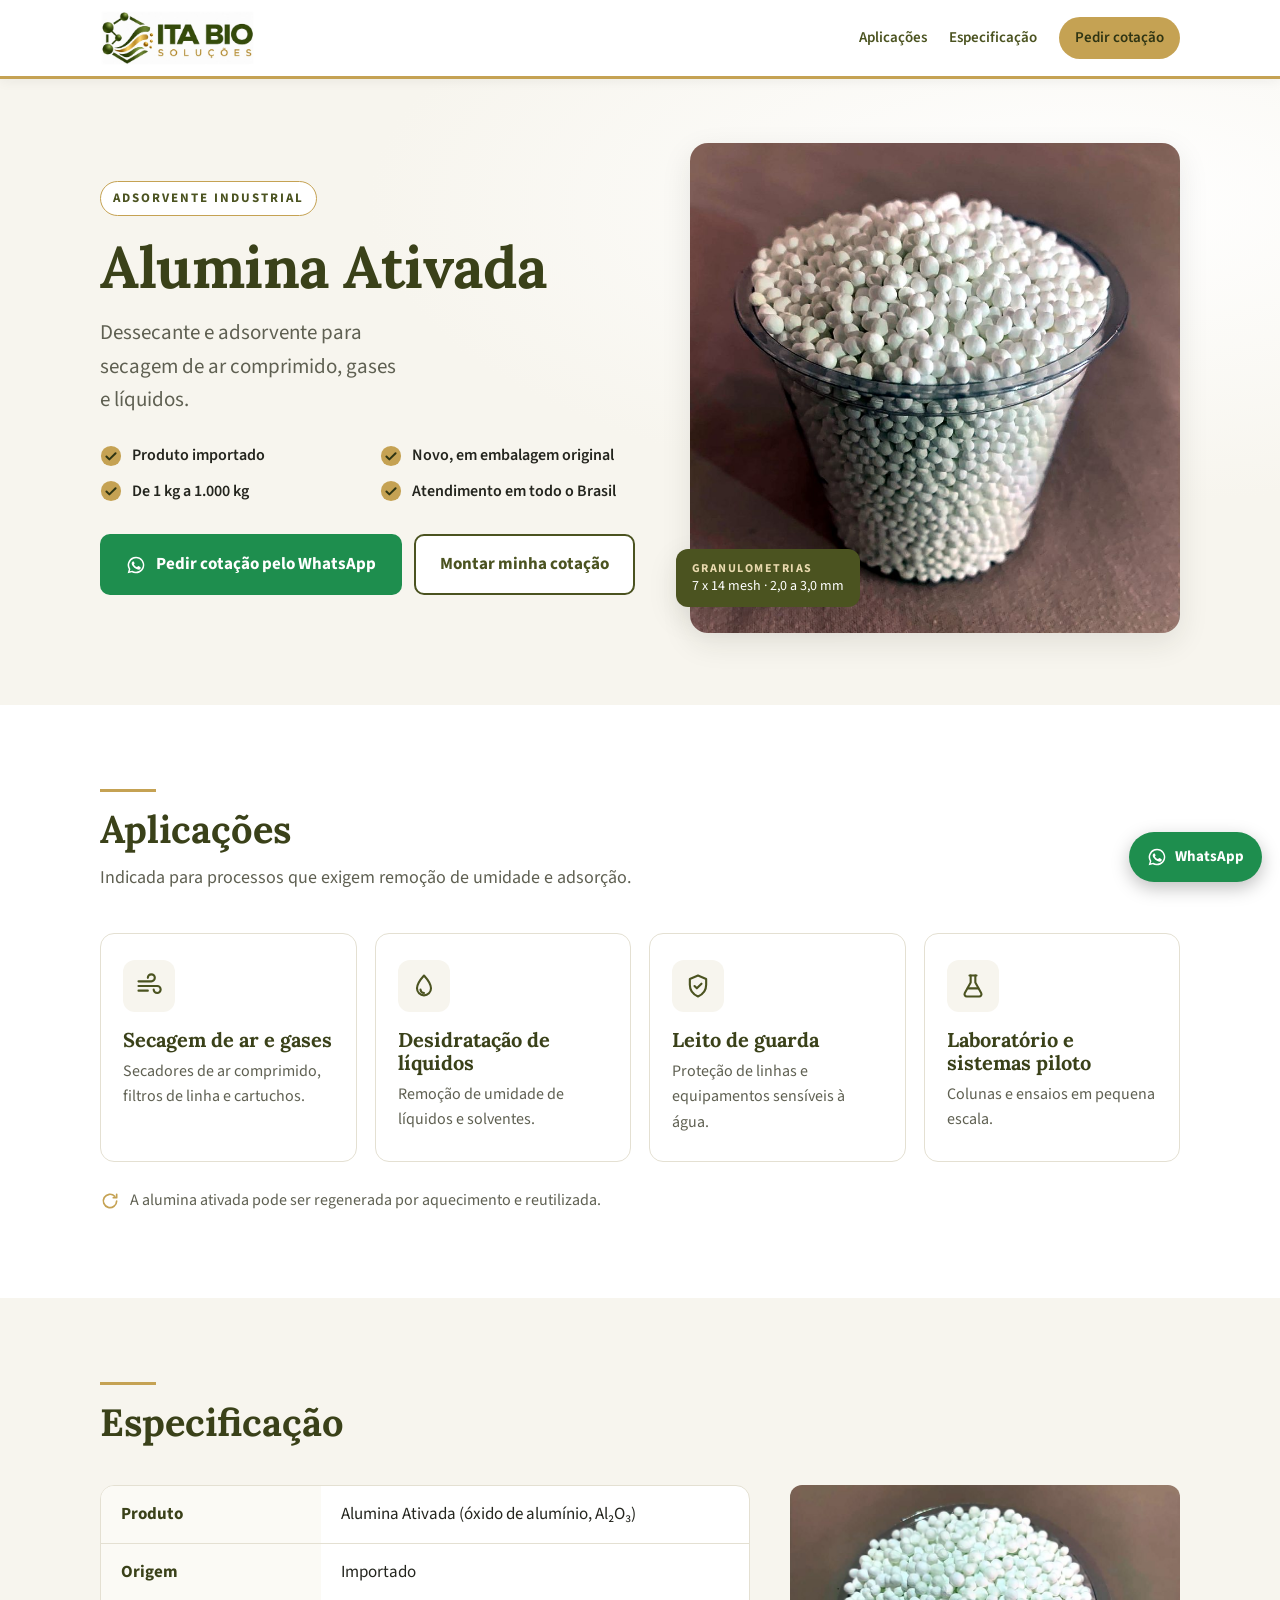
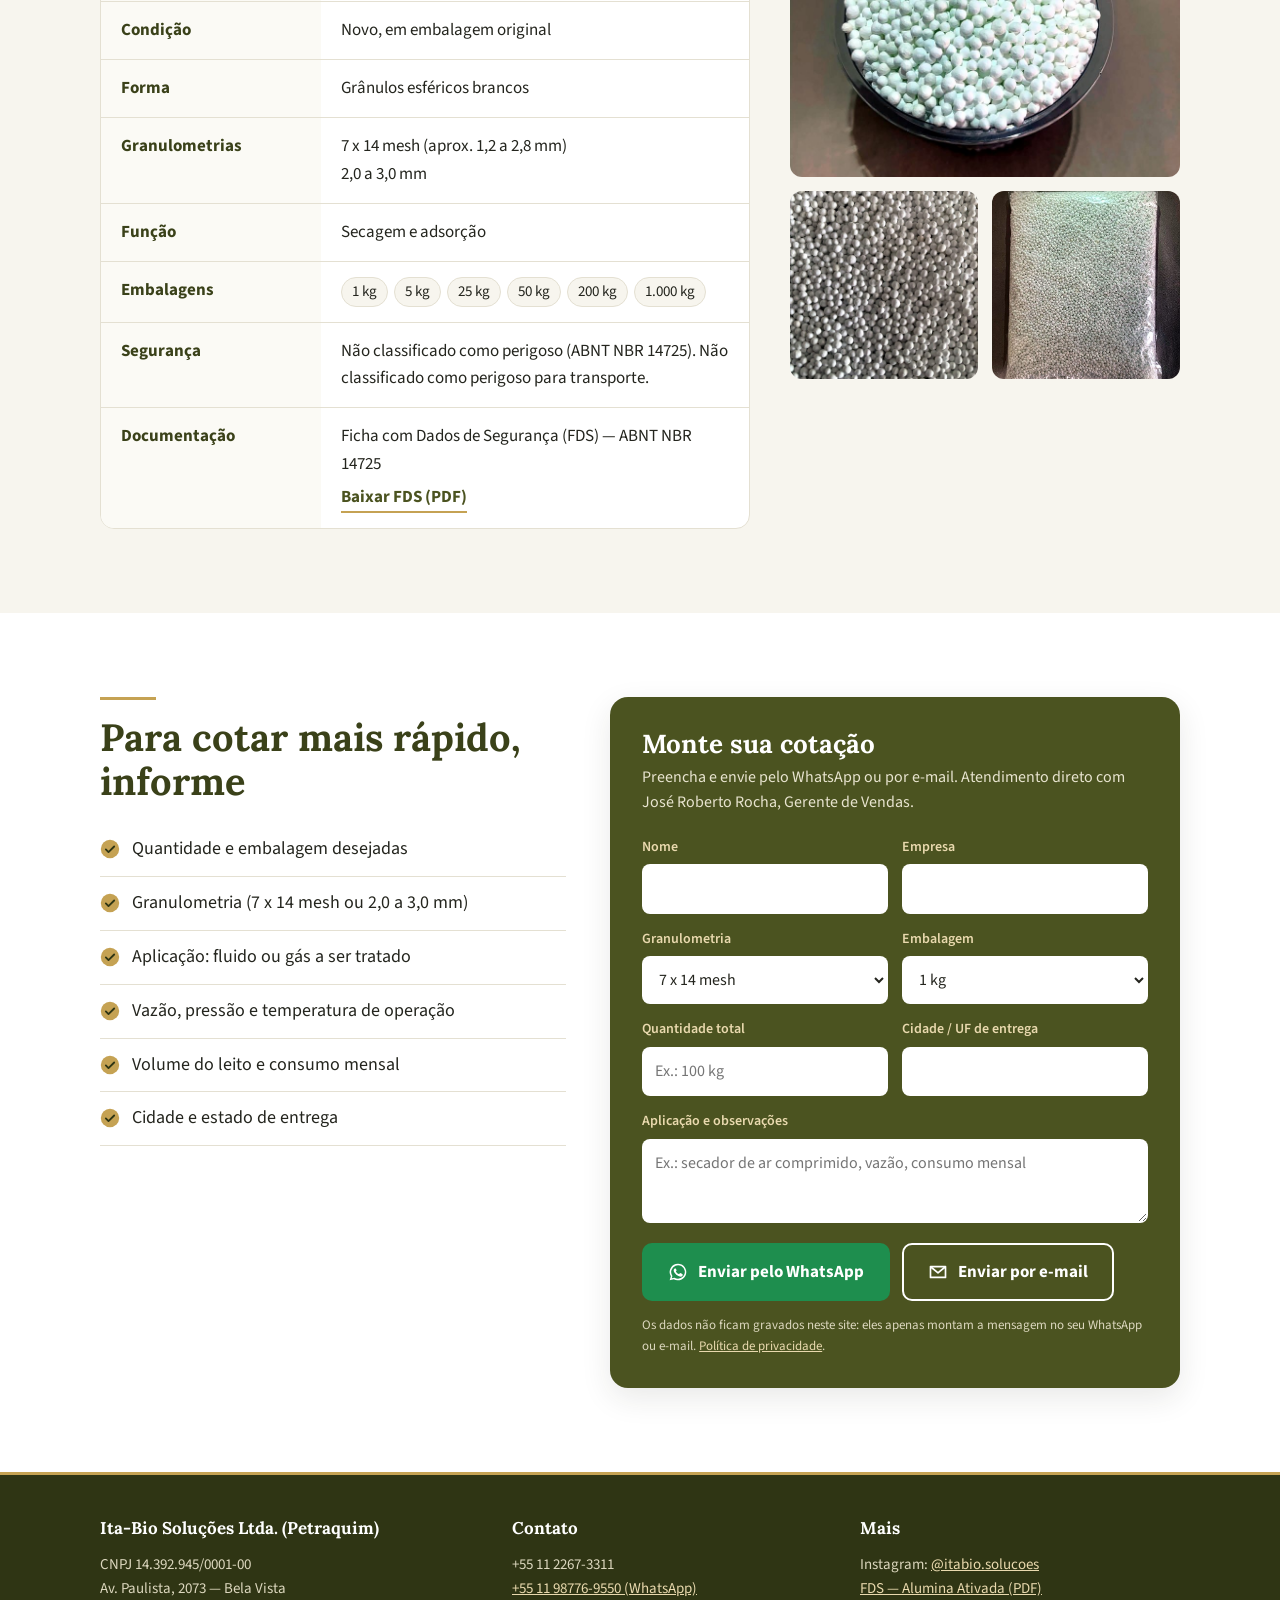
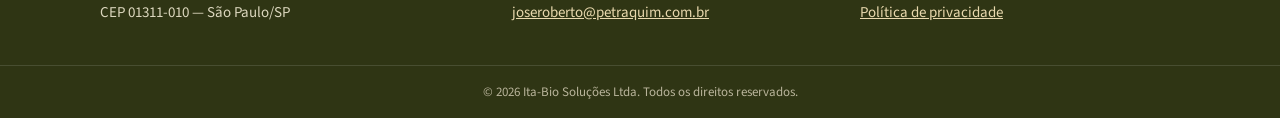
==== index.html @ f5d817d7 "Add files via upload" ====
<!doctype html>
<html lang="pt-BR">
<head>
<meta charset="utf-8">
<!-- Google tag (Google Ads) -->
<script async src="https://www.googletagmanager.com/gtm.js?id=GTM-KXJSFW6B"></script>
<script>
  window.dataLayer = window.dataLayer || [];
  function gtag(){dataLayer.push(arguments);}
  gtag('js', new Date());
</script>

<meta name="viewport" content="width=device-width, initial-scale=1">
<title>Alumina Ativada | Petraquim — Ita-Bio Soluções</title>
<meta name="description" content="Alumina ativada importada, nova, em embalagem original. Granulometrias 7 x 14 mesh e 2,0 a 3,0 mm. Embalagens de 1 kg a 1.000 kg. Atendimento em todo o Brasil.">
<link rel="canonical" href="https://www.petraquim.com.br/">
<meta name="theme-color" content="#4B5320">
<link rel="icon" href="favicon-64.png" type="image/png">
<link rel="apple-touch-icon" href="apple-touch-icon.png">
<meta property="og:type" content="website">
<meta property="og:locale" content="pt_BR">
<meta property="og:site_name" content="Petraquim — Ita-Bio Soluções">
<meta property="og:title" content="Alumina Ativada | Petraquim — Ita-Bio Soluções">
<meta property="og:description" content="Alumina ativada importada, nova, em embalagem original. De 1 kg a 1.000 kg. Atendimento em todo o Brasil.">
<meta property="og:url" content="https://www.petraquim.com.br/">
<meta property="og:image" content="https://www.petraquim.com.br/og-alumina.jpg">
<meta property="og:image:width" content="1200">
<meta property="og:image:height" content="630">
<meta name="twitter:card" content="summary_large_image">
<link rel="preconnect" href="https://fonts.googleapis.com">
<link rel="preconnect" href="https://fonts.gstatic.com" crossorigin>
<link href="https://fonts.googleapis.com/css2?family=Lora:wght@500;600;700&family=Source+Sans+3:wght@400;600;700&display=swap" rel="stylesheet">
<script type="application/ld+json">
{"@context":"https://schema.org","@type":"Organization","name":"Ita-Bio Soluções Ltda.","alternateName":"Petraquim","url":"https://www.petraquim.com.br/","email":"joseroberto@petraquim.com.br","telephone":"+55-11-2267-3311","taxID":"14.392.945/0001-00","address":{"@type":"PostalAddress","streetAddress":"Av. Paulista, 2073 — Bela Vista","postalCode":"01311-010","addressLocality":"São Paulo","addressRegion":"SP","addressCountry":"BR"},"logo":"https://www.petraquim.com.br/logo-itabio.png","sameAs":["https://www.instagram.com/itabio.solucoes/"]}
</script>
<style>
:root{--oliva:#4B5320;--oliva-esc:#3A4119;--oliva-90:#2F3514;--ouro:#C5A253;--ouro-claro:#E9D9AE;--creme:#F7F5EE;--texto:#24251E;--cinza:#5F6052;--borda:#E4E0D2;--wa:#1E8E4E;--sombra:0 10px 30px rgba(36,37,30,.10)}
*{box-sizing:border-box;margin:0;padding:0}
html{scroll-behavior:smooth}
body{font-family:"Source Sans 3",system-ui,"Segoe UI",Arial,sans-serif;color:var(--texto);background:#fff;line-height:1.6;font-size:18px;-webkit-font-smoothing:antialiased}
h1,h2,h3{font-family:Lora,Georgia,serif;line-height:1.15;color:var(--oliva-esc)}
a{color:inherit}
img{display:block;max-width:100%;height:auto}
.wrap{max-width:1120px;margin:0 auto;padding:0 20px}
/* topo */
header{position:sticky;top:0;z-index:20;background:rgba(255,255,255,.97);backdrop-filter:blur(6px);border-bottom:3px solid var(--ouro);box-shadow:0 2px 12px rgba(36,37,30,.06)}
header .wrap{display:flex;align-items:center;justify-content:space-between;gap:16px;height:76px}
.marca{display:flex;align-items:center;gap:12px;text-decoration:none;color:#fff}
.marca img{height:56px;width:auto}
nav{display:flex;align-items:center;gap:22px}
nav a{color:var(--oliva);text-decoration:none;font-size:15px;font-weight:600}
nav a:hover{color:var(--oliva-90)}
nav .nav-cta{background:var(--ouro);color:var(--oliva-90);padding:9px 16px;border-radius:999px}
nav .nav-cta:hover{color:var(--oliva-90);filter:brightness(1.05)}
/* hero */
.hero{background:radial-gradient(1200px 500px at 85% 20%,#fff 0,var(--creme) 60%);overflow:hidden}
.hero .wrap{display:grid;grid-template-columns:1.05fr .95fr;gap:48px;align-items:center;padding-top:64px;padding-bottom:72px}
.eyebrow{display:inline-block;font-size:13px;font-weight:700;letter-spacing:2px;text-transform:uppercase;color:var(--oliva);background:#fff;border:1px solid var(--ouro);padding:6px 12px;border-radius:999px;margin-bottom:18px}
.hero h1{font-size:58px;margin-bottom:16px;letter-spacing:-.5px}
.hero p.sub{font-size:21px;color:var(--cinza);margin-bottom:26px;max-width:30ch}
.selos{display:grid;grid-template-columns:1fr 1fr;gap:10px 18px;margin-bottom:30px;list-style:none}
.selos li{display:flex;align-items:center;gap:10px;font-weight:600;font-size:16px}
.selos svg{width:22px;height:22px;flex:none}
.botoes{display:flex;flex-wrap:wrap;gap:12px}
.btn{display:inline-flex;align-items:center;justify-content:center;gap:10px;text-decoration:none;font-weight:700;padding:15px 24px;border-radius:10px;font-size:17px;border:2px solid transparent;cursor:pointer;font-family:inherit;transition:transform .15s ease,box-shadow .15s ease,filter .15s ease}
.btn:hover{transform:translateY(-1px);box-shadow:0 6px 16px rgba(0,0,0,.12)}
.btn svg{width:20px;height:20px}
.btn-wa{background:var(--wa);color:#fff}
.btn-sec{background:#fff;color:var(--oliva);border-color:var(--oliva)}
.foto-hero{position:relative}
.foto-hero img{width:100%;aspect-ratio:1/1;object-fit:cover;border-radius:18px;box-shadow:var(--sombra)}
.foto-hero .tag{position:absolute;left:-14px;bottom:26px;background:var(--oliva);color:#fff;border-radius:12px;padding:12px 16px;box-shadow:var(--sombra);font-size:14px;line-height:1.3}
.foto-hero .tag b{display:block;color:var(--ouro-claro);font-size:12px;letter-spacing:1.5px;text-transform:uppercase}
/* seções */
section{padding:84px 0}
.titulo{max-width:680px;margin-bottom:40px}
.titulo h2{font-size:38px;margin-bottom:12px}
.titulo p{color:var(--cinza)}
.titulo .linha{width:56px;height:3px;background:var(--ouro);margin-bottom:16px}
.apps{display:grid;grid-template-columns:repeat(4,1fr);gap:18px}
.app{background:#fff;border:1px solid var(--borda);border-radius:14px;padding:26px 22px;transition:transform .2s ease,box-shadow .2s ease}
.app:hover{transform:translateY(-3px);box-shadow:var(--sombra)}
.app .ic{width:52px;height:52px;border-radius:12px;background:var(--creme);display:flex;align-items:center;justify-content:center;margin-bottom:16px}
.app .ic svg{width:28px;height:28px}
.app h3{font-size:20px;margin-bottom:8px}
.app p{font-size:16px;color:var(--cinza)}
.nota{display:flex;gap:10px;align-items:center;margin-top:26px;font-size:16px;color:var(--cinza)}
.nota svg{width:20px;height:20px;flex:none}
.espec{background:var(--creme)}
.espec-grid{display:grid;grid-template-columns:1.25fr .75fr;gap:40px;align-items:start}
table{width:100%;border-collapse:separate;border-spacing:0;background:#fff;border:1px solid var(--borda);border-radius:14px;overflow:hidden}
th,td{text-align:left;padding:15px 20px;border-bottom:1px solid var(--borda);vertical-align:top;font-size:17px}
tr:last-child th,tr:last-child td{border-bottom:0}
th{width:34%;color:var(--oliva-esc);background:#FBFAF5;font-weight:700}
.chips{display:flex;flex-wrap:wrap;gap:6px}
.chips span{background:var(--creme);border:1px solid var(--borda);border-radius:999px;padding:2px 10px;font-size:15px;white-space:nowrap}
.link-fds{display:inline-flex;align-items:center;gap:6px;margin-top:6px;font-weight:700;color:var(--oliva);text-decoration:none;border-bottom:2px solid var(--ouro)}
.link-fds:hover{color:var(--oliva-90)}
.galeria{display:grid;grid-template-columns:1fr 1fr;gap:14px}
.galeria img{width:100%;aspect-ratio:1/1;object-fit:cover;border-radius:12px}
.galeria img:first-child{grid-column:1/-1;aspect-ratio:4/3}
/* cotação */
.cotar-grid{display:grid;grid-template-columns:.9fr 1.1fr;gap:44px;align-items:start}
.lista{list-style:none}
.lista li{display:flex;gap:12px;align-items:flex-start;padding:12px 0;border-bottom:1px solid var(--borda)}
.lista svg{width:20px;height:20px;flex:none;margin-top:4px}
.form{background:var(--oliva);color:#fff;border-radius:18px;padding:32px;box-shadow:var(--sombra)}
.form h3{color:#fff;font-size:26px;margin-bottom:6px}
.form p.intro{color:#E8E4CF;font-size:16px;margin-bottom:20px}
.campos{display:grid;grid-template-columns:1fr 1fr;gap:14px}
.campo{display:flex;flex-direction:column;gap:6px}
.campo.full{grid-column:1/-1}
.campo label{font-size:14px;font-weight:600;color:var(--ouro-claro)}
.campo input,.campo select,.campo textarea{font:inherit;font-size:16px;padding:11px 12px;border-radius:8px;border:1px solid transparent;background:#fff;color:var(--texto);width:100%}
.campo textarea{min-height:84px;resize:vertical}
.campo input:focus,.campo select:focus,.campo textarea:focus{outline:3px solid var(--ouro);outline-offset:0}
.form .botoes{margin-top:20px}
.form .btn-sec{background:transparent;color:#fff;border-color:#fff}
.form small{display:block;margin-top:14px;color:#DCD7BE;font-size:13px}
.form small a{color:var(--ouro-claro)}
/* rodapé */
footer{background:var(--oliva-90);color:#DCD7BE;border-top:3px solid var(--ouro);font-size:15px}
footer .wrap{padding-top:40px;padding-bottom:40px;display:grid;grid-template-columns:1.2fr 1fr 1fr;gap:28px}
footer h4{font-family:Lora,Georgia,serif;color:#fff;font-size:17px;margin-bottom:10px}
footer a{color:var(--ouro-claro)}
.copy{border-top:1px solid rgba(255,255,255,.12);text-align:center;font-size:13px;padding:16px 20px;color:#B9B49B}
.wa-flut{position:fixed;right:18px;bottom:18px;z-index:30;display:flex;align-items:center;gap:8px;background:var(--wa);color:#fff;text-decoration:none;font-weight:700;padding:13px 18px;border-radius:999px;box-shadow:0 6px 18px rgba(0,0,0,.25);font-size:15px}
.wa-flut svg{width:20px;height:20px}
/* animação */
.rv{opacity:0;transform:translateY(18px);transition:opacity .6s ease,transform .6s ease}
.rv.in{opacity:1;transform:none}
@media (prefers-reduced-motion:reduce){.rv{opacity:1;transform:none;transition:none}html{scroll-behavior:auto}.btn,.app{transition:none}}
@media(max-width:900px){
 body{font-size:17px}
 nav a:not(.nav-cta){display:none}
 .hero .wrap,.espec-grid,.cotar-grid{grid-template-columns:1fr}
 .hero .wrap{padding-top:40px;padding-bottom:52px;gap:32px}
 .hero h1{font-size:42px}
 .apps{grid-template-columns:1fr 1fr}
 section{padding:60px 0}
 .titulo h2{font-size:31px}
 footer .wrap{grid-template-columns:1fr}
 .foto-hero .tag{left:12px}
}
@media(max-width:560px){
 .apps,.campos,.selos{grid-template-columns:1fr}
 .btn{width:100%}
 th,td{padding:12px 14px;font-size:16px}
 th{width:38%}
 .form{padding:24px}
 .wa-flut span{display:none}
 .wa-flut{padding:14px}
}
@media print{.wa-flut,header nav{display:none}.rv{opacity:1;transform:none}}
</style>
</head>
<body>

<svg width="0" height="0" style="position:absolute" aria-hidden="true">
 <symbol id="i-check" viewBox="0 0 24 24"><circle cx="12" cy="12" r="11" fill="#C5A253"/><path d="M7 12.5l3.2 3.2L17 9" fill="none" stroke="#2F3514" stroke-width="2.2" stroke-linecap="round" stroke-linejoin="round"/></symbol>
 <symbol id="i-wa" viewBox="0 0 24 24"><path fill="currentColor" d="M12 2a10 10 0 0 0-8.6 15.1L2 22l5-1.3A10 10 0 1 0 12 2zm0 18.2a8.2 8.2 0 0 1-4.2-1.2l-.3-.2-3 .8.8-2.9-.2-.3A8.2 8.2 0 1 1 12 20.2zm4.5-6.1c-.2-.1-1.5-.7-1.7-.8s-.4-.1-.6.1-.6.8-.8 1-.3.2-.5.1a6.7 6.7 0 0 1-3.3-2.9c-.3-.4.3-.4.7-1.3.1-.2 0-.3 0-.4l-.8-1.8c-.2-.5-.4-.4-.6-.4h-.5a1 1 0 0 0-.7.3 3 3 0 0 0-.9 2.2 5.2 5.2 0 0 0 1.1 2.7 11.9 11.9 0 0 0 4.6 4c1.7.7 2.3.8 3.2.7a2.7 2.7 0 0 0 1.8-1.3 2.2 2.2 0 0 0 .2-1.3c-.1-.1-.2-.2-.5-.3z"/></symbol>
 <symbol id="i-mail" viewBox="0 0 24 24"><path fill="none" stroke="currentColor" stroke-width="2" stroke-linejoin="round" d="M3 5.5h18v13H3z"/><path fill="none" stroke="currentColor" stroke-width="2" stroke-linecap="round" stroke-linejoin="round" d="M3.5 6l8.5 7 8.5-7"/></symbol>
</svg>

<header>
 <div class="wrap">
  <a class="marca" href="#topo" aria-label="Ita-Bio Soluções — Petraquim, início"><img src="logo-itabio.png" alt="Ita-Bio Soluções" width="155" height="56"></a>
  <nav aria-label="Seções">
   <a href="#aplicacoes">Aplicações</a>
   <a href="#especificacao">Especificação</a>
   <a class="nav-cta" href="#cotacao">Pedir cotação</a>
  </nav>
 </div>
</header>

<main id="topo">
<div class="hero">
 <div class="wrap">
  <div>
   <span class="eyebrow">Adsorvente industrial</span>
   <h1>Alumina Ativada</h1>
   <p class="sub">Dessecante e adsorvente para secagem de ar comprimido, gases e líquidos.</p>
   <ul class="selos">
    <li><svg><use href="#i-check"/></svg>Produto importado</li>
    <li><svg><use href="#i-check"/></svg>Novo, em embalagem original</li>
    <li><svg><use href="#i-check"/></svg>De 1 kg a 1.000 kg</li>
    <li><svg><use href="#i-check"/></svg>Atendimento em todo o Brasil</li>
   </ul>
   <div class="botoes">
    <a class="btn btn-wa" data-conv="whatsapp" href="https://wa.me/5511987769550?text=Ol%C3%A1!%20Gostaria%20de%20uma%20cota%C3%A7%C3%A3o%20de%20Alumina%20Ativada." target="_blank" rel="noopener"><svg><use href="#i-wa"/></svg>Pedir cotação pelo WhatsApp</a>
    <a class="btn btn-sec" href="#cotacao">Montar minha cotação</a>
   </div>
  </div>
  <div class="foto-hero">
   <img src="alumina-destaque.jpg" alt="Alumina ativada em grânulos esféricos brancos" width="884" height="1000" fetchpriority="high">
   <div class="tag"><b>Granulometrias</b>7 x 14 mesh · 2,0 a 3,0 mm</div>
  </div>
 </div>
</div>

<section id="aplicacoes">
 <div class="wrap">
  <div class="titulo rv"><div class="linha"></div><h2>Aplicações</h2><p>Indicada para processos que exigem remoção de umidade e adsorção.</p></div>
  <div class="apps">
   <div class="app rv"><div class="ic"><svg viewBox="0 0 24 24" fill="none" stroke="#4B5320" stroke-width="1.8" stroke-linecap="round" stroke-linejoin="round"><path d="M3 8h11a3 3 0 1 0-3-3"/><path d="M3 12h16a3 3 0 1 1-3 3"/><path d="M3 16h8"/></svg></div><h3>Secagem de ar e gases</h3><p>Secadores de ar comprimido, filtros de linha e cartuchos.</p></div>
   <div class="app rv"><div class="ic"><svg viewBox="0 0 24 24" fill="none" stroke="#4B5320" stroke-width="1.8" stroke-linecap="round" stroke-linejoin="round"><path d="M12 3s6 6.6 6 11a6 6 0 0 1-12 0c0-4.4 6-11 6-11z"/><path d="M9 15a3 3 0 0 0 3 3"/></svg></div><h3>Desidratação de líquidos</h3><p>Remoção de umidade de líquidos e solventes.</p></div>
   <div class="app rv"><div class="ic"><svg viewBox="0 0 24 24" fill="none" stroke="#4B5320" stroke-width="1.8" stroke-linecap="round" stroke-linejoin="round"><path d="M12 3l7 3v5c0 4.5-3 8.3-7 10-4-1.7-7-5.5-7-10V6z"/><path d="M9 12l2 2 4-4"/></svg></div><h3>Leito de guarda</h3><p>Proteção de linhas e equipamentos sensíveis à água.</p></div>
   <div class="app rv"><div class="ic"><svg viewBox="0 0 24 24" fill="none" stroke="#4B5320" stroke-width="1.8" stroke-linecap="round" stroke-linejoin="round"><path d="M9 3h6"/><path d="M10 3v6L5 18a2 2 0 0 0 1.8 3h10.4A2 2 0 0 0 19 18l-5-9V3"/><path d="M7.5 14h9"/></svg></div><h3>Laboratório e sistemas piloto</h3><p>Colunas e ensaios em pequena escala.</p></div>
  </div>
  <p class="nota rv"><svg viewBox="0 0 24 24" fill="none" stroke="#C5A253" stroke-width="2" stroke-linecap="round" stroke-linejoin="round"><path d="M20 12a8 8 0 1 1-2.3-5.7"/><path d="M20 4v4h-4"/></svg>A alumina ativada pode ser regenerada por aquecimento e reutilizada.</p>
 </div>
</section>

<section class="espec" id="especificacao">
 <div class="wrap">
  <div class="titulo rv"><div class="linha"></div><h2>Especificação</h2></div>
  <div class="espec-grid">
   <table class="rv">
    <tr><th>Produto</th><td>Alumina Ativada (óxido de alumínio, Al₂O₃)</td></tr>
    <tr><th>Origem</th><td>Importado</td></tr>
    <tr><th>Condição</th><td>Novo, em embalagem original</td></tr>
    <tr><th>Forma</th><td>Grânulos esféricos brancos</td></tr>
    <tr><th>Granulometrias</th><td>7 x 14 mesh (aprox. 1,2 a 2,8 mm)<br>2,0 a 3,0 mm</td></tr>
    <tr><th>Função</th><td>Secagem e adsorção</td></tr>
    <tr><th>Embalagens</th><td><div class="chips"><span>1 kg</span><span>5 kg</span><span>25 kg</span><span>50 kg</span><span>200 kg</span><span>1.000 kg</span></div></td></tr>
    <tr><th>Segurança</th><td>Não classificado como perigoso (ABNT NBR 14725). Não classificado como perigoso para transporte.</td></tr>
    <tr><th>Documentação</th><td>Ficha com Dados de Segurança (FDS) — ABNT NBR 14725<br><a class="link-fds" href="FDS-Alumina-Ativada-Ita-Bio.pdf" data-conv="fds" download>Baixar FDS (PDF)</a></td></tr>
   </table>
   <div class="galeria rv">
    <img src="alumina-porcao.jpg" alt="Porção de alumina ativada" width="800" height="800" loading="lazy">
    <img src="alumina-detalhe.jpg" alt="Detalhe dos grânulos de alumina ativada" width="800" height="800" loading="lazy">
    <img src="alumina-embalagem.jpg" alt="Alumina ativada em embalagem" width="600" height="800" loading="lazy">
   </div>
  </div>
 </div>
</section>

<section id="cotacao">
 <div class="wrap cotar-grid">
  <div class="rv">
   <div class="titulo" style="margin-bottom:20px"><div class="linha"></div><h2>Para cotar mais rápido, informe</h2></div>
   <ul class="lista">
    <li><svg><use href="#i-check"/></svg>Quantidade e embalagem desejadas</li>
    <li><svg><use href="#i-check"/></svg>Granulometria (7 x 14 mesh ou 2,0 a 3,0 mm)</li>
    <li><svg><use href="#i-check"/></svg>Aplicação: fluido ou gás a ser tratado</li>
    <li><svg><use href="#i-check"/></svg>Vazão, pressão e temperatura de operação</li>
    <li><svg><use href="#i-check"/></svg>Volume do leito e consumo mensal</li>
    <li><svg><use href="#i-check"/></svg>Cidade e estado de entrega</li>
   </ul>
  </div>
  <form class="form rv" id="form-cotacao" novalidate>
   <h3>Monte sua cotação</h3>
   <p class="intro">Preencha e envie pelo WhatsApp ou por e-mail. Atendimento direto com José Roberto Rocha, Gerente de Vendas.</p>
   <div class="campos">
    <div class="campo"><label for="f-nome">Nome</label><input id="f-nome" name="nome" autocomplete="name"></div>
    <div class="campo"><label for="f-empresa">Empresa</label><input id="f-empresa" name="empresa" autocomplete="organization"></div>
    <div class="campo"><label for="f-gran">Granulometria</label><select id="f-gran" name="granulometria"><option>7 x 14 mesh</option><option>2,0 a 3,0 mm</option><option>Não sei / preciso de orientação</option></select></div>
    <div class="campo"><label for="f-emb">Embalagem</label><select id="f-emb" name="embalagem"><option>1 kg</option><option>5 kg</option><option>25 kg</option><option>50 kg</option><option>200 kg</option><option>1.000 kg</option></select></div>
    <div class="campo"><label for="f-qtd">Quantidade total</label><input id="f-qtd" name="quantidade" placeholder="Ex.: 100 kg"></div>
    <div class="campo"><label for="f-cidade">Cidade / UF de entrega</label><input id="f-cidade" name="cidade" autocomplete="address-level2"></div>
    <div class="campo full"><label for="f-app">Aplicação e observações</label><textarea id="f-app" name="aplicacao" placeholder="Ex.: secador de ar comprimido, vazão, consumo mensal"></textarea></div>
   </div>
   <div class="botoes">
    <button type="submit" class="btn btn-wa" data-conv="form-whatsapp"><svg><use href="#i-wa"/></svg>Enviar pelo WhatsApp</button>
    <button type="button" class="btn btn-sec" id="btn-email" data-conv="form-email"><svg><use href="#i-mail"/></svg>Enviar por e-mail</button>
   </div>
   <small>Os dados não ficam gravados neste site: eles apenas montam a mensagem no seu WhatsApp ou e-mail. <a href="politica-de-privacidade.html">Política de privacidade</a>.</small>
  </form>
 </div>
</section>
</main>

<footer>
 <div class="wrap">
  <div>
   <h4>Ita-Bio Soluções Ltda. (Petraquim)</h4>
   CNPJ 14.392.945/0001-00<br>
   Av. Paulista, 2073 — Bela Vista<br>CEP 01311-010 — São Paulo/SP
  </div>
  <div>
   <h4>Contato</h4>
   +55 11 2267-3311<br>
   <a href="https://wa.me/5511987769550" data-conv="whatsapp" target="_blank" rel="noopener">+55 11 98776-9550 (WhatsApp)</a><br>
   <a href="mailto:joseroberto@petraquim.com.br" data-conv="email">joseroberto@petraquim.com.br</a>
  </div>
  <div>
   <h4>Mais</h4>
   Instagram: <a href="https://www.instagram.com/itabio.solucoes/" target="_blank" rel="noopener">@itabio.solucoes</a><br>
   <a href="FDS-Alumina-Ativada-Ita-Bio.pdf" download>FDS — Alumina Ativada (PDF)</a><br>
   <a href="politica-de-privacidade.html">Política de privacidade</a>
  </div>
 </div>
 <div class="copy">© <span id="ano">2026</span> Ita-Bio Soluções Ltda. Todos os direitos reservados.</div>
</footer>

<a class="wa-flut" data-conv="whatsapp" href="https://wa.me/5511987769550?text=Ol%C3%A1!%20Gostaria%20de%20uma%20cota%C3%A7%C3%A3o%20de%20Alumina%20Ativada." target="_blank" rel="noopener" aria-label="Falar pelo WhatsApp"><svg><use href="#i-wa"/></svg><span>WhatsApp</span></a>

<script>
(function(){
 // Medição: cada clique de contato vira um evento. Quando a tag do Google Ads for instalada, esses eventos passam a contar como conversões.
 window.dataLayer=window.dataLayer||[];
 function medir(tipo){try{window.dataLayer.push({event:'contato',canal:tipo});if(typeof window.gtag==='function'){window.gtag('event','contato',{canal:tipo});}}catch(e){}}
 document.addEventListener('click',function(e){var a=e.target.closest('[data-conv]');if(a&&a.tagName==='A'){medir(a.getAttribute('data-conv'));}});

 var f=document.getElementById('form-cotacao');
 function texto(){
  var v=function(n){var el=f.elements[n];return el&&el.value.trim()?el.value.trim():'—';};
  return 'Olá! Gostaria de uma cotação de Alumina Ativada.\n\n'+
   'Nome: '+v('nome')+'\nEmpresa: '+v('empresa')+'\nGranulometria: '+v('granulometria')+
   '\nEmbalagem: '+v('embalagem')+'\nQuantidade total: '+v('quantidade')+'\nCidade/UF: '+v('cidade')+
   '\nAplicação/observações: '+v('aplicacao');
 }
 f.addEventListener('submit',function(e){e.preventDefault();medir('form-whatsapp');window.open('https://wa.me/5511987769550?text='+encodeURIComponent(texto()),'_blank','noopener');});
 document.getElementById('btn-email').addEventListener('click',function(){medir('form-email');location.href='mailto:joseroberto@petraquim.com.br?subject='+encodeURIComponent('Cotação - Alumina Ativada')+'&body='+encodeURIComponent(texto());});

 document.getElementById('ano').textContent=new Date().getFullYear();

 var els=document.querySelectorAll('.rv');
 if('IntersectionObserver' in window){
  var io=new IntersectionObserver(function(en){en.forEach(function(x){if(x.isIntersecting){x.target.classList.add('in');io.unobserve(x.target);}});},{threshold:.12});
  els.forEach(function(el){io.observe(el);});
 }else{els.forEach(function(el){el.classList.add('in');});}
})();
</script>
</body>
</html>
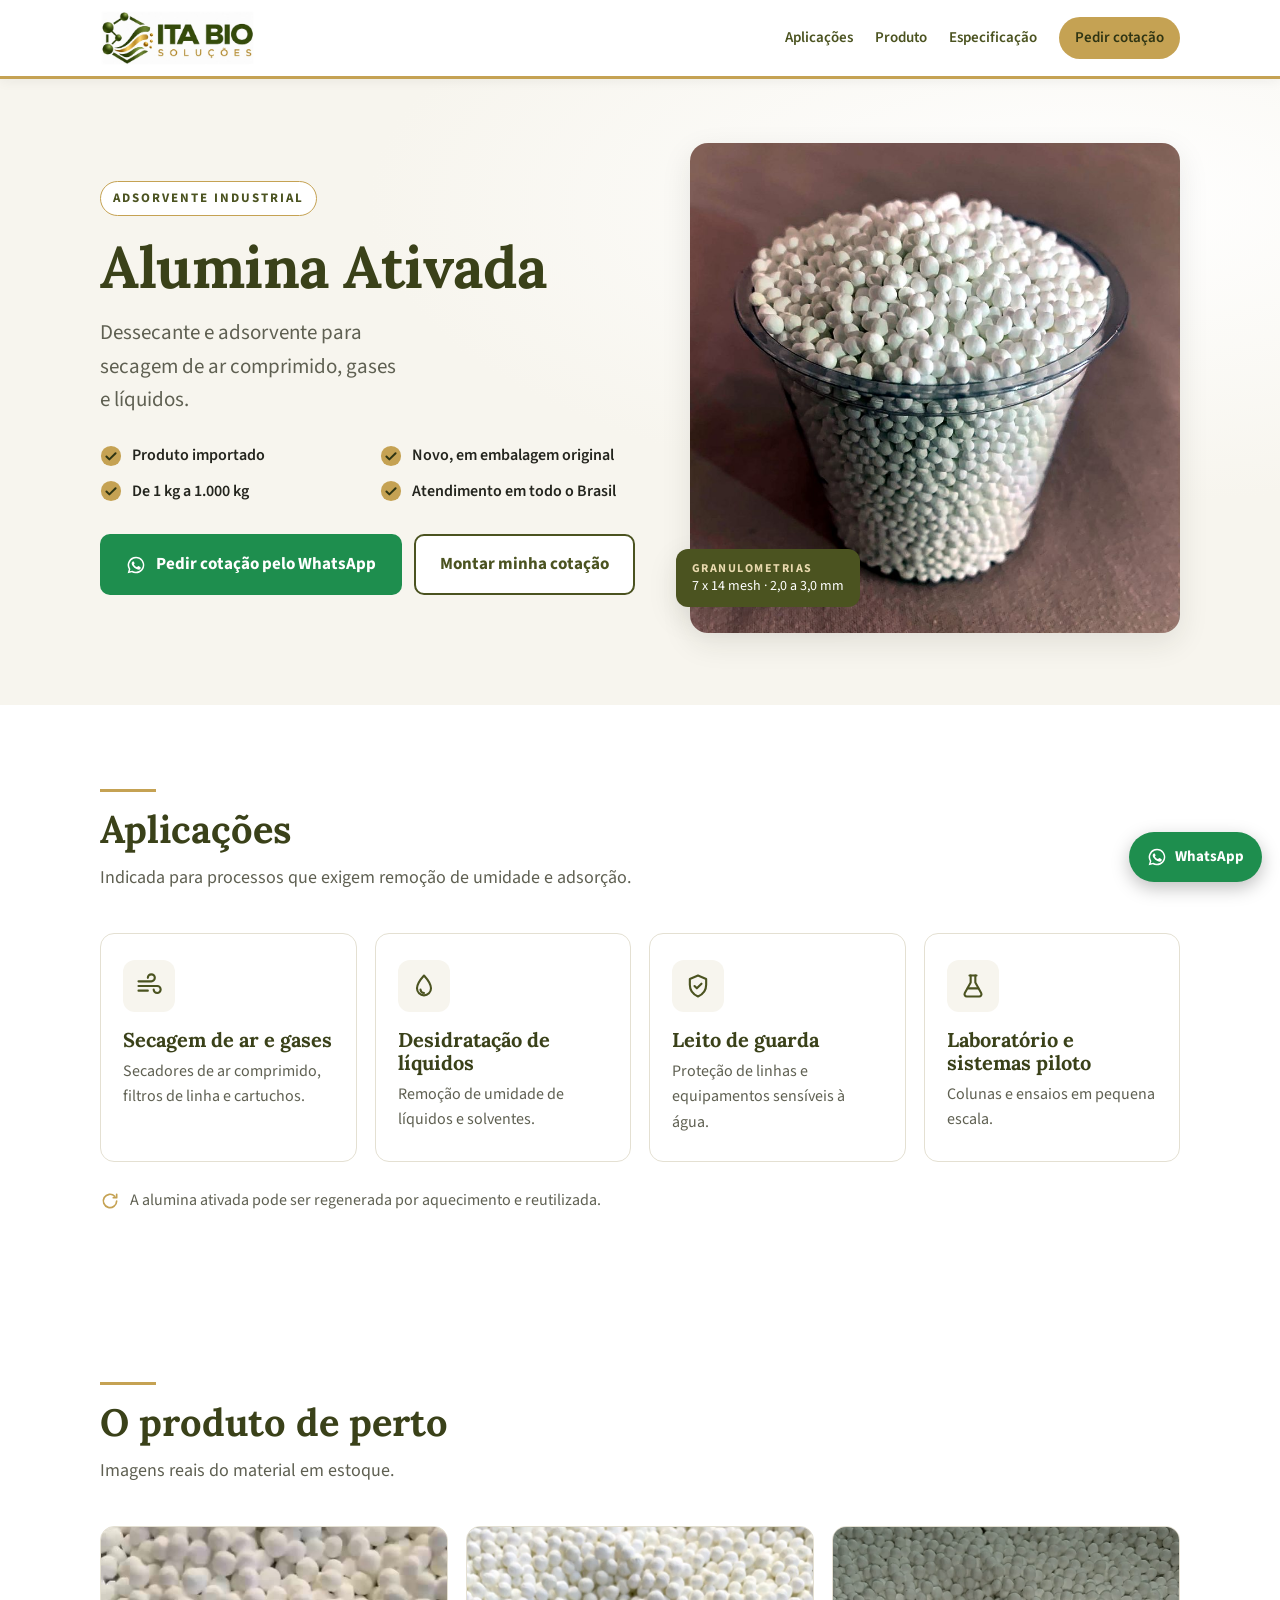
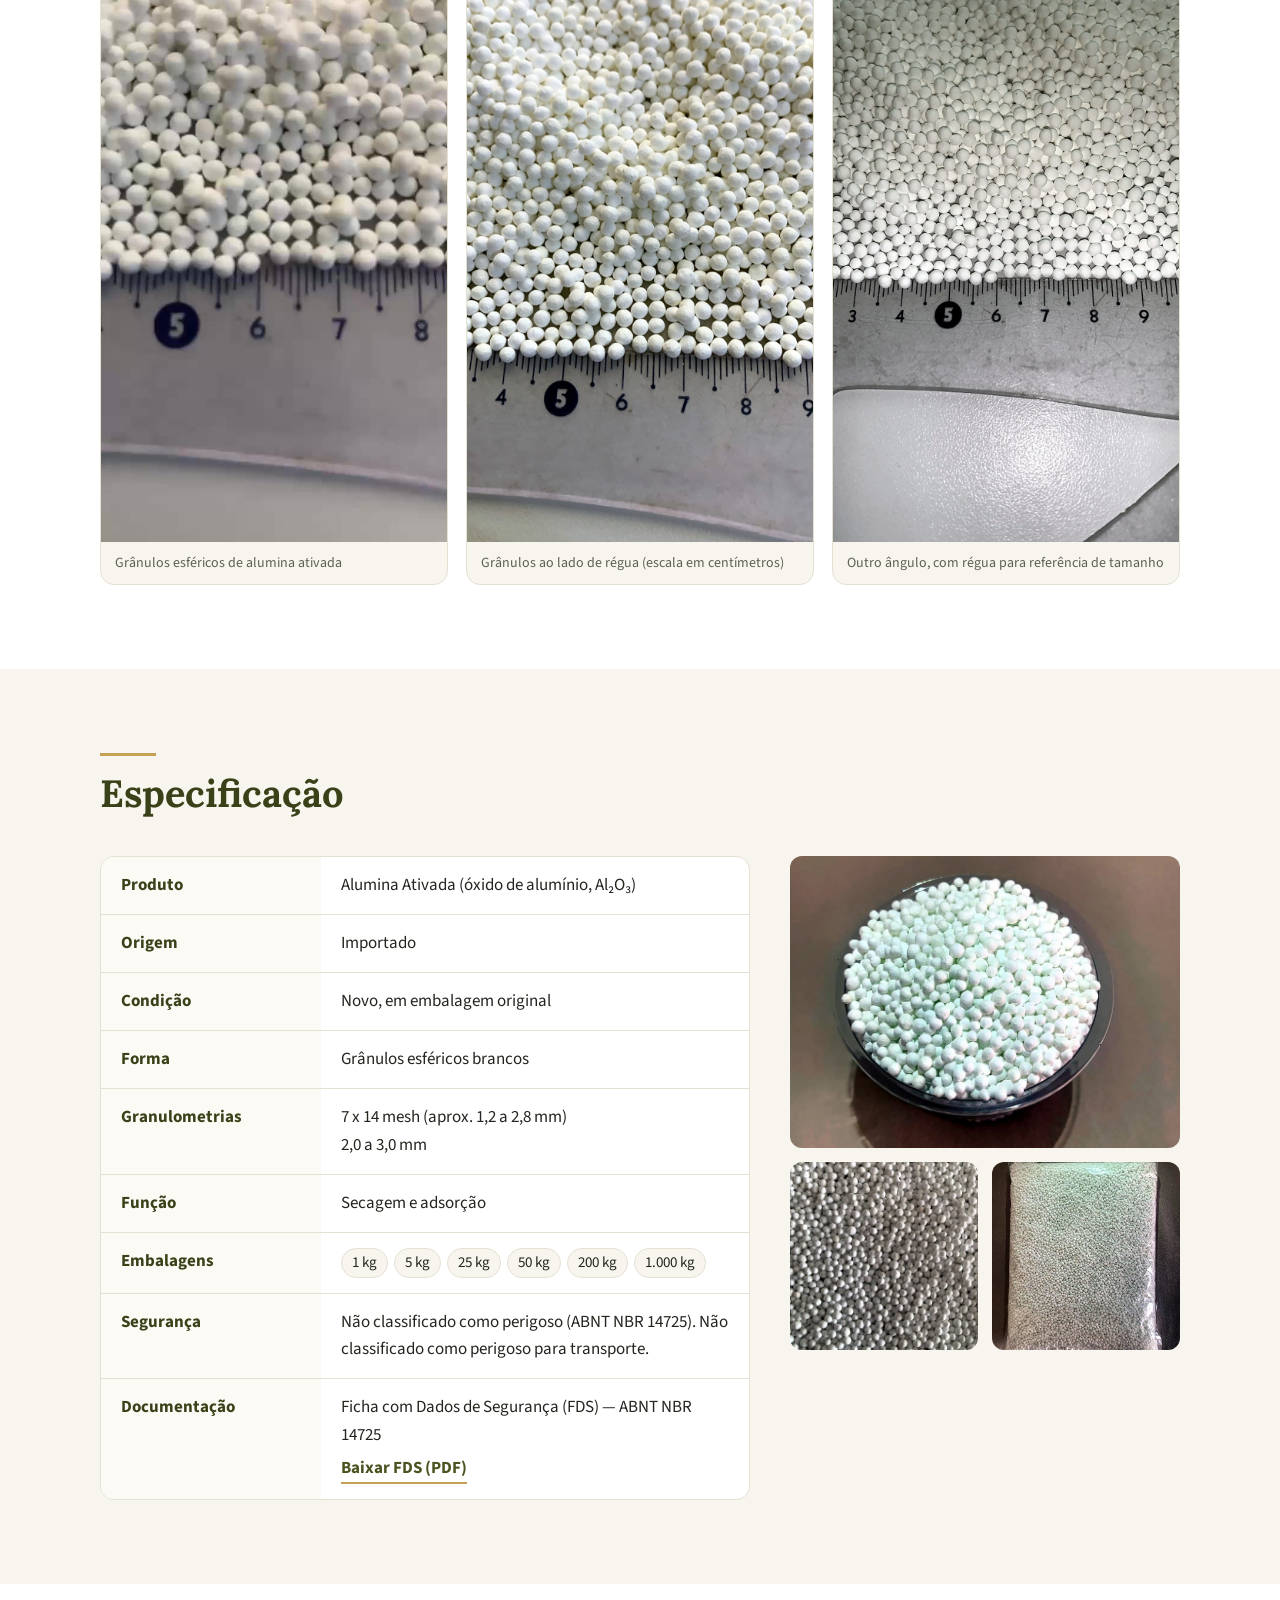
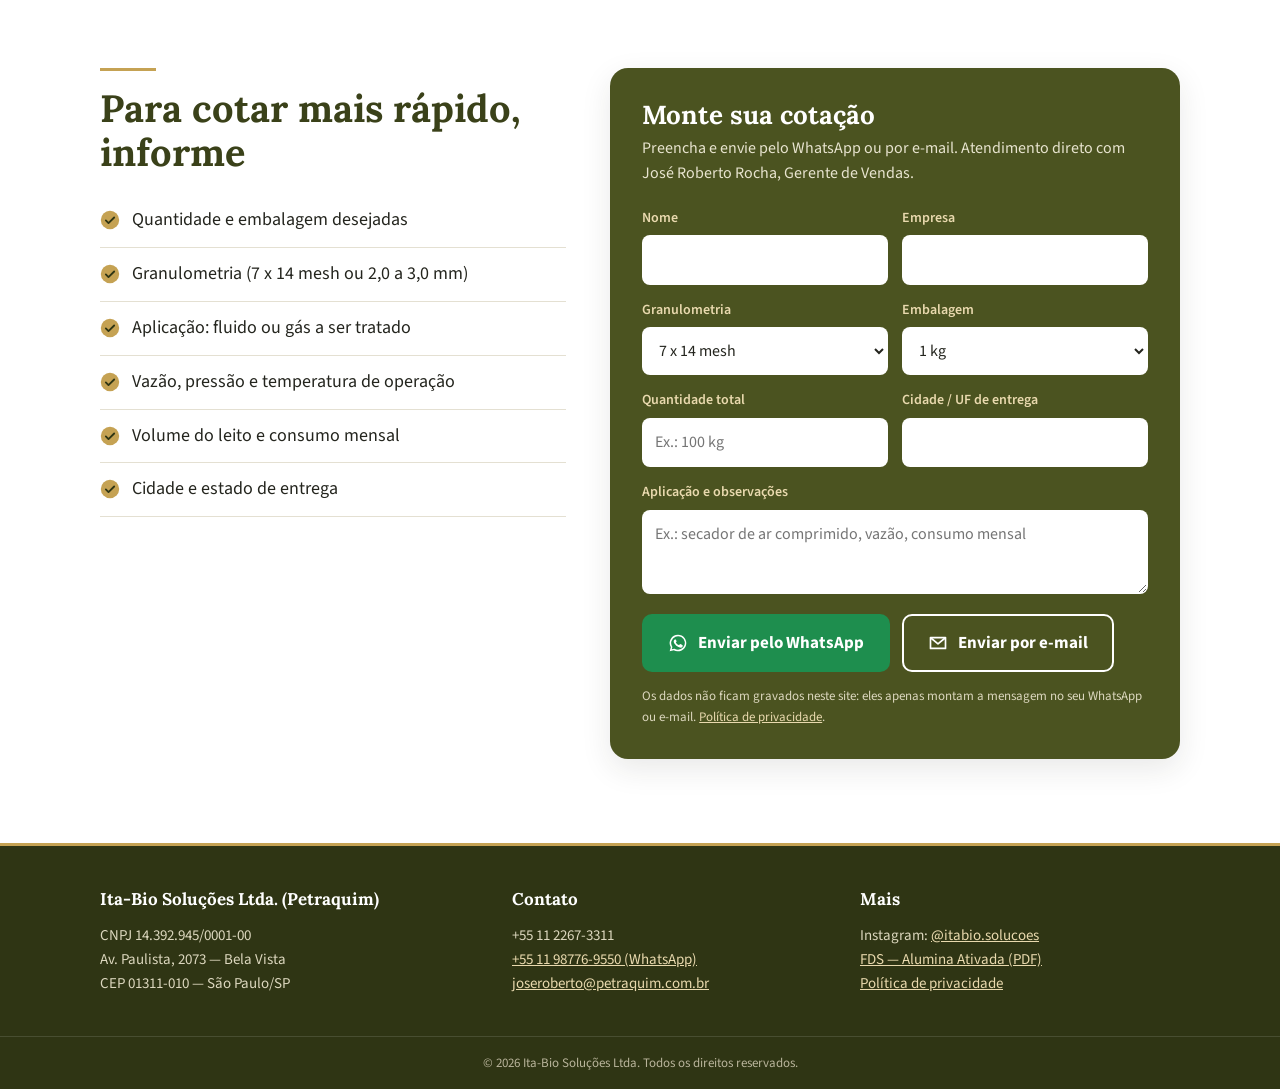
==== commit a1e8a567: "Add files via upload" ====
--- a/index.html
+++ b/index.html
@@ -4,10 +4,12 @@
 <meta charset="utf-8">
 <!-- Google tag (Google Ads) -->
 <script async src="https://www.googletagmanager.com/gtm.js?id=GTM-KXJSFW6B"></script>
+<script async src="https://www.googletagmanager.com/gtag/js?id=AW-18567411730"></script>
 <script>
   window.dataLayer = window.dataLayer || [];
   function gtag(){dataLayer.push(arguments);}
   gtag('js', new Date());
+  gtag('config', 'AW-18567411730');
 </script>
 
 <meta name="viewport" content="width=device-width, initial-scale=1">
@@ -86,6 +88,12 @@
 .app p{font-size:16px;color:var(--cinza)}
 .nota{display:flex;gap:10px;align-items:center;margin-top:26px;font-size:16px;color:var(--cinza)}
 .nota svg{width:20px;height:20px;flex:none}
+.perto{background:#fff}
+.midia{display:grid;grid-template-columns:repeat(3,1fr);gap:18px}
+.midia figure{margin:0;background:var(--creme);border:1px solid var(--borda);border-radius:14px;overflow:hidden}
+.midia video,.midia img{display:block;width:100%;aspect-ratio:9/16;object-fit:cover;background:#ddd}
+.midia figcaption{font-size:14px;color:var(--cinza);padding:10px 14px}
+@media(max-width:900px){.midia{grid-template-columns:1fr 1fr}.midia figure:first-child{grid-column:1/-1}.midia figure:first-child video{aspect-ratio:9/16;max-height:80vh;object-fit:contain;background:#111}}
 .espec{background:var(--creme)}
 .espec-grid{display:grid;grid-template-columns:1.25fr .75fr;gap:40px;align-items:start}
 table{width:100%;border-collapse:separate;border-spacing:0;background:#fff;border:1px solid var(--borda);border-radius:14px;overflow:hidden}
@@ -167,6 +175,7 @@
   <a class="marca" href="#topo" aria-label="Ita-Bio Soluções — Petraquim, início"><img src="logo-itabio.png" alt="Ita-Bio Soluções" width="155" height="56"></a>
   <nav aria-label="Seções">
    <a href="#aplicacoes">Aplicações</a>
+   <a href="#produto">Produto</a>
    <a href="#especificacao">Especificação</a>
    <a class="nav-cta" href="#cotacao">Pedir cotação</a>
   </nav>
@@ -208,6 +217,17 @@
    <div class="app rv"><div class="ic"><svg viewBox="0 0 24 24" fill="none" stroke="#4B5320" stroke-width="1.8" stroke-linecap="round" stroke-linejoin="round"><path d="M9 3h6"/><path d="M10 3v6L5 18a2 2 0 0 0 1.8 3h10.4A2 2 0 0 0 19 18l-5-9V3"/><path d="M7.5 14h9"/></svg></div><h3>Laboratório e sistemas piloto</h3><p>Colunas e ensaios em pequena escala.</p></div>
   </div>
   <p class="nota rv"><svg viewBox="0 0 24 24" fill="none" stroke="#C5A253" stroke-width="2" stroke-linecap="round" stroke-linejoin="round"><path d="M20 12a8 8 0 1 1-2.3-5.7"/><path d="M20 4v4h-4"/></svg>A alumina ativada pode ser regenerada por aquecimento e reutilizada.</p>
+ </div>
+</section>
+
+<section class="perto" id="produto">
+ <div class="wrap">
+  <div class="titulo rv"><div class="linha"></div><h2>O produto de perto</h2><p>Imagens reais do material em estoque.</p></div>
+  <div class="midia">
+   <figure class="rv"><video src="alumina-video.mp4" poster="alumina-video-capa.jpg" autoplay muted loop playsinline preload="metadata" aria-label="Vídeo da alumina ativada em grânulos"></video><figcaption>Grânulos esféricos de alumina ativada</figcaption></figure>
+   <figure class="rv"><img src="alumina-regua-1.jpg" alt="Grânulos de alumina ativada ao lado de uma régua" width="900" height="1600" loading="lazy"><figcaption>Grânulos ao lado de régua (escala em centímetros)</figcaption></figure>
+   <figure class="rv"><img src="alumina-regua-2.jpg" alt="Grânulos de alumina ativada ao lado de uma régua, outro ângulo" width="900" height="1600" loading="lazy"><figcaption>Outro ângulo, com régua para referência de tamanho</figcaption></figure>
+  </div>
  </div>
 </section>
 
@@ -299,7 +319,8 @@
 (function(){
  // Medição: cada clique de contato vira um evento. Quando a tag do Google Ads for instalada, esses eventos passam a contar como conversões.
  window.dataLayer=window.dataLayer||[];
- function medir(tipo){try{window.dataLayer.push({event:'contato',canal:tipo});if(typeof window.gtag==='function'){window.gtag('event','contato',{canal:tipo});}}catch(e){}}
+ var jaContou=false;
+ function medir(tipo){try{if(jaContou){window.dataLayer.push({event:'contato_repetido',canal:tipo});return;}jaContou=true;window.dataLayer.push({event:'contato',canal:tipo});if(typeof window.gtag==='function'){window.gtag('event','conversion',{send_to:'AW-18567411730/kGkyCPjDrrYdEJLw0JVF',value:1.0,currency:'BRL'});}}catch(e){}}
  document.addEventListener('click',function(e){var a=e.target.closest('[data-conv]');if(a&&a.tagName==='A'){medir(a.getAttribute('data-conv'));}});
 
  var f=document.getElementById('form-cotacao');
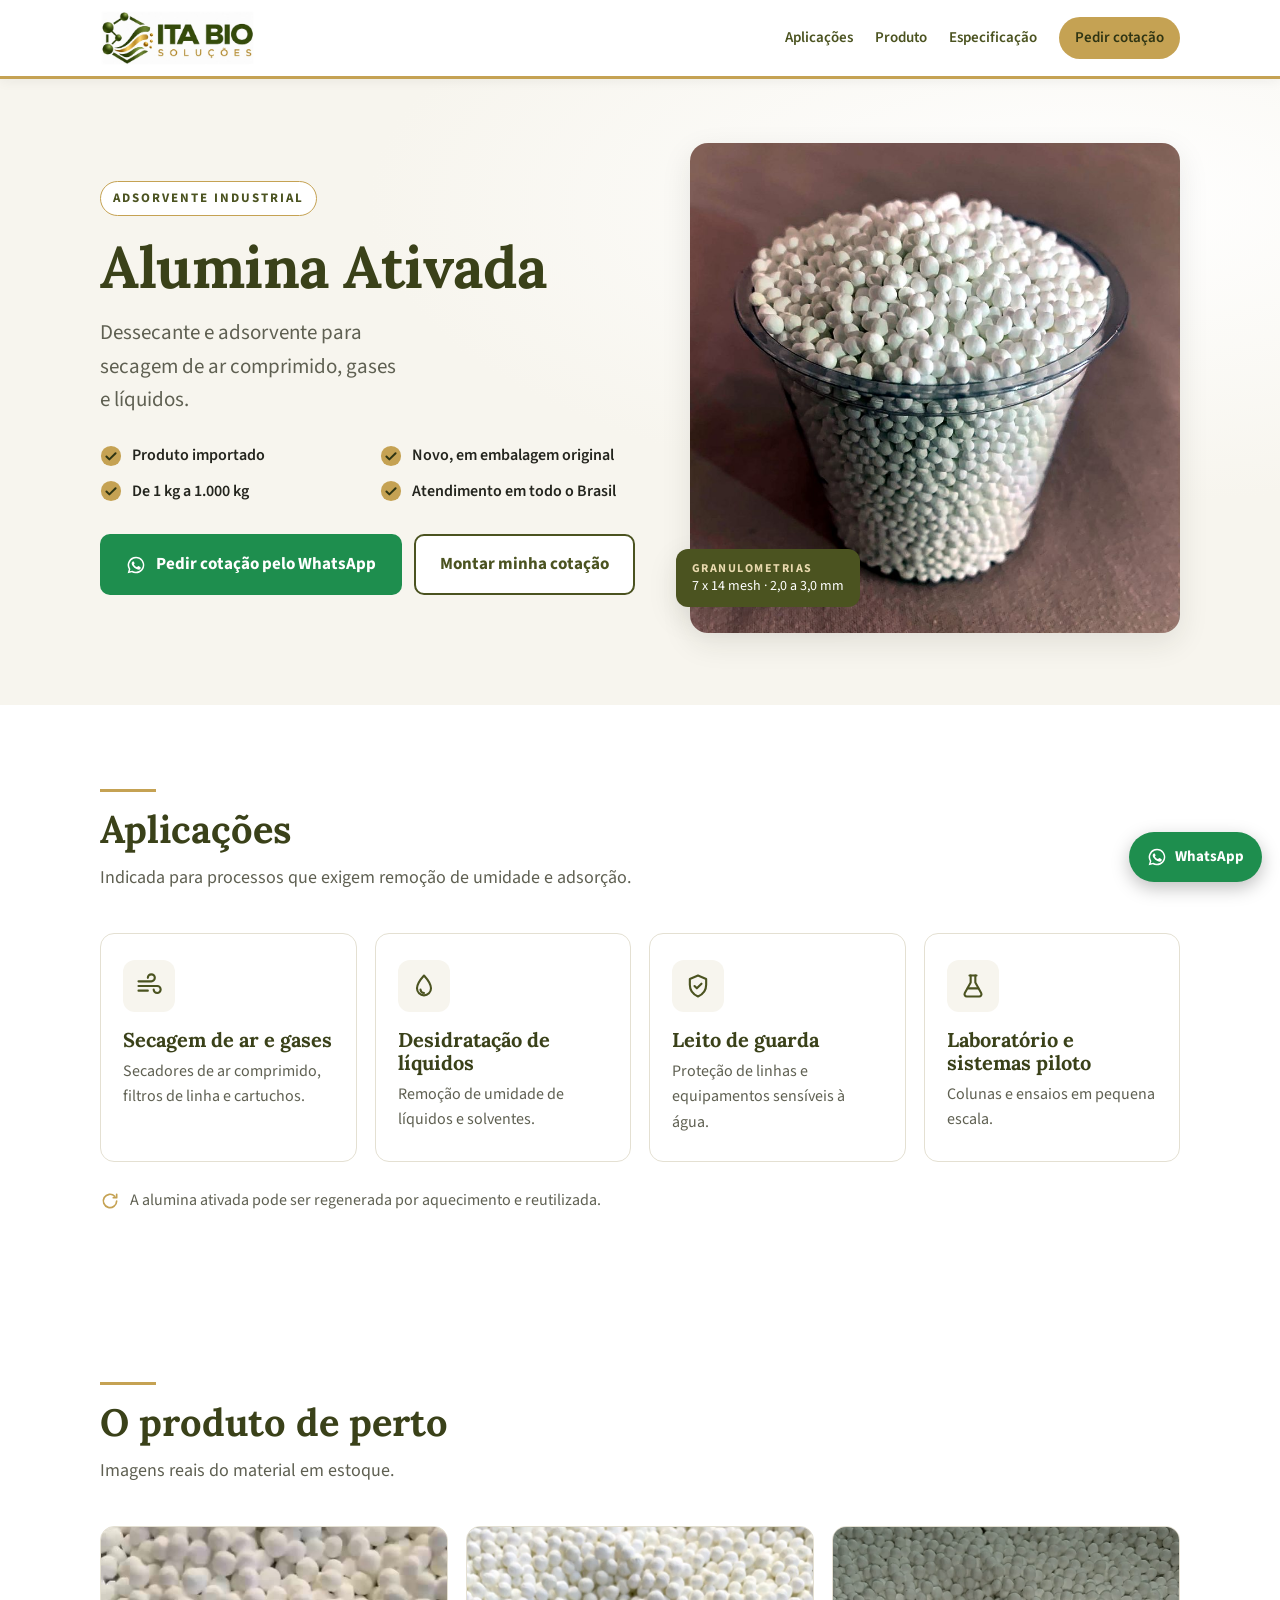
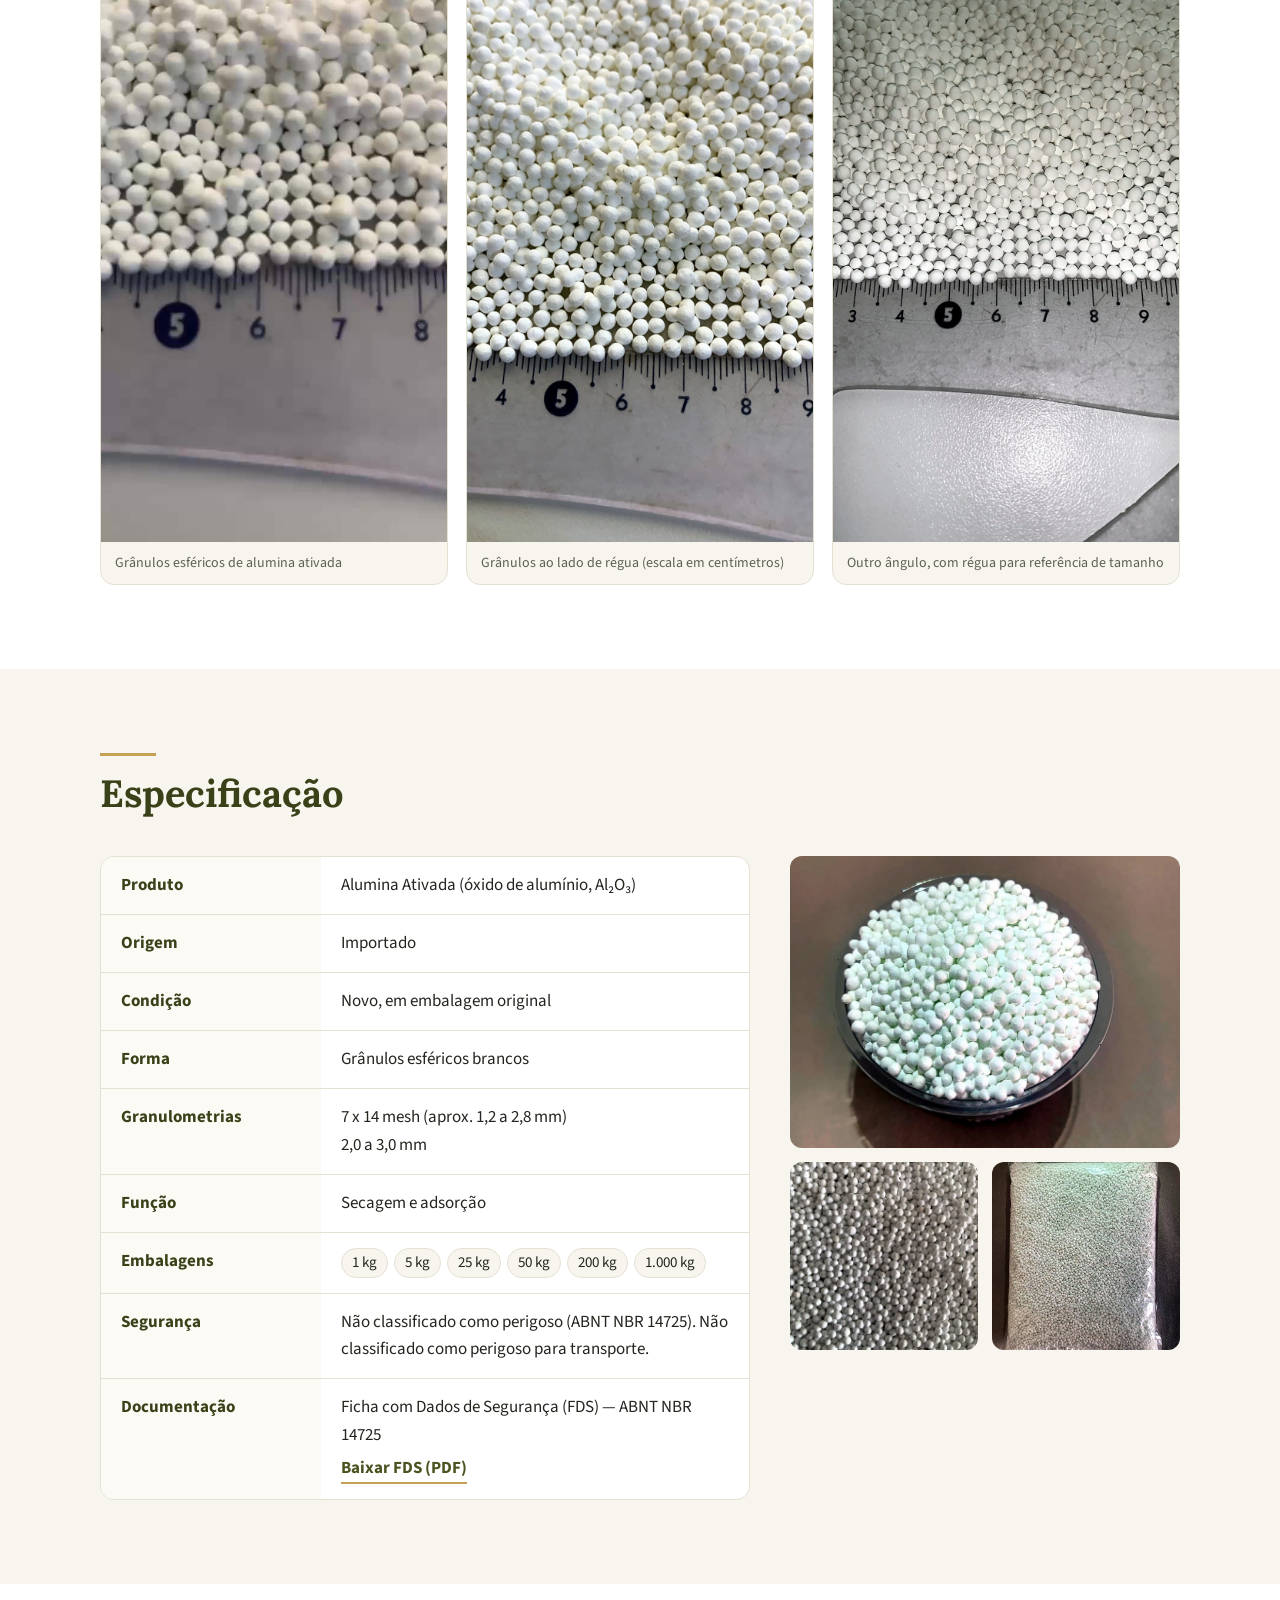
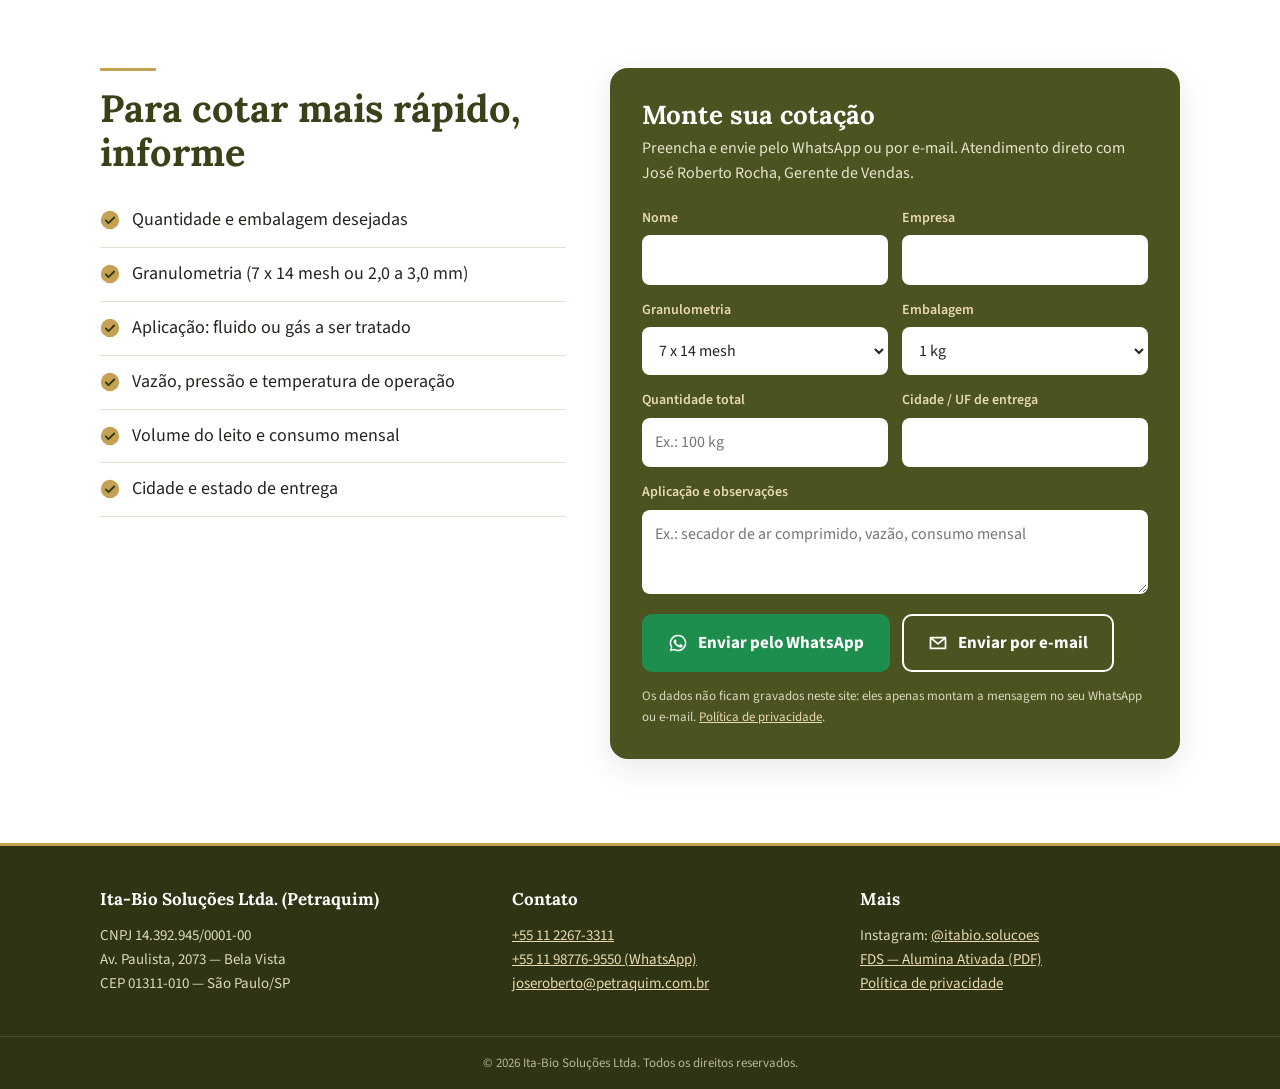
==== commit faaba62d: "Ajustes da página da alumina e correção de CEP e telefones na FDS" ====
--- a/index.html
+++ b/index.html
@@ -157,6 +157,7 @@
  th{width:38%}
  .form{padding:24px}
  .wa-flut span{display:none}
+ .copy{padding-bottom:84px}
  .wa-flut{padding:14px}
 }
 @media print{.wa-flut,header nav{display:none}.rv{opacity:1;transform:none}}
@@ -190,13 +191,13 @@
    <h1>Alumina Ativada</h1>
    <p class="sub">Dessecante e adsorvente para secagem de ar comprimido, gases e líquidos.</p>
    <ul class="selos">
-    <li><svg><use href="#i-check"/></svg>Produto importado</li>
-    <li><svg><use href="#i-check"/></svg>Novo, em embalagem original</li>
-    <li><svg><use href="#i-check"/></svg>De 1 kg a 1.000 kg</li>
-    <li><svg><use href="#i-check"/></svg>Atendimento em todo o Brasil</li>
+    <li><svg aria-hidden="true"><use href="#i-check"/></svg>Produto importado</li>
+    <li><svg aria-hidden="true"><use href="#i-check"/></svg>Novo, em embalagem original</li>
+    <li><svg aria-hidden="true"><use href="#i-check"/></svg>De 1 kg a 1.000 kg</li>
+    <li><svg aria-hidden="true"><use href="#i-check"/></svg>Atendimento em todo o Brasil</li>
    </ul>
    <div class="botoes">
-    <a class="btn btn-wa" data-conv="whatsapp" href="https://wa.me/5511987769550?text=Ol%C3%A1!%20Gostaria%20de%20uma%20cota%C3%A7%C3%A3o%20de%20Alumina%20Ativada." target="_blank" rel="noopener"><svg><use href="#i-wa"/></svg>Pedir cotação pelo WhatsApp</a>
+    <a class="btn btn-wa" data-conv="whatsapp" href="https://wa.me/5511987769550?text=Ol%C3%A1!%20Gostaria%20de%20uma%20cota%C3%A7%C3%A3o%20de%20Alumina%20Ativada." target="_blank" rel="noopener"><svg aria-hidden="true"><use href="#i-wa"/></svg>Pedir cotação pelo WhatsApp</a>
     <a class="btn btn-sec" href="#cotacao">Montar minha cotação</a>
    </div>
   </div>
@@ -260,12 +261,12 @@
   <div class="rv">
    <div class="titulo" style="margin-bottom:20px"><div class="linha"></div><h2>Para cotar mais rápido, informe</h2></div>
    <ul class="lista">
-    <li><svg><use href="#i-check"/></svg>Quantidade e embalagem desejadas</li>
-    <li><svg><use href="#i-check"/></svg>Granulometria (7 x 14 mesh ou 2,0 a 3,0 mm)</li>
-    <li><svg><use href="#i-check"/></svg>Aplicação: fluido ou gás a ser tratado</li>
-    <li><svg><use href="#i-check"/></svg>Vazão, pressão e temperatura de operação</li>
-    <li><svg><use href="#i-check"/></svg>Volume do leito e consumo mensal</li>
-    <li><svg><use href="#i-check"/></svg>Cidade e estado de entrega</li>
+    <li><svg aria-hidden="true"><use href="#i-check"/></svg>Quantidade e embalagem desejadas</li>
+    <li><svg aria-hidden="true"><use href="#i-check"/></svg>Granulometria (7 x 14 mesh ou 2,0 a 3,0 mm)</li>
+    <li><svg aria-hidden="true"><use href="#i-check"/></svg>Aplicação: fluido ou gás a ser tratado</li>
+    <li><svg aria-hidden="true"><use href="#i-check"/></svg>Vazão, pressão e temperatura de operação</li>
+    <li><svg aria-hidden="true"><use href="#i-check"/></svg>Volume do leito e consumo mensal</li>
+    <li><svg aria-hidden="true"><use href="#i-check"/></svg>Cidade e estado de entrega</li>
    </ul>
   </div>
   <form class="form rv" id="form-cotacao" novalidate>
@@ -281,8 +282,8 @@
     <div class="campo full"><label for="f-app">Aplicação e observações</label><textarea id="f-app" name="aplicacao" placeholder="Ex.: secador de ar comprimido, vazão, consumo mensal"></textarea></div>
    </div>
    <div class="botoes">
-    <button type="submit" class="btn btn-wa" data-conv="form-whatsapp"><svg><use href="#i-wa"/></svg>Enviar pelo WhatsApp</button>
-    <button type="button" class="btn btn-sec" id="btn-email" data-conv="form-email"><svg><use href="#i-mail"/></svg>Enviar por e-mail</button>
+    <button type="submit" class="btn btn-wa" data-conv="form-whatsapp"><svg aria-hidden="true"><use href="#i-wa"/></svg>Enviar pelo WhatsApp</button>
+    <button type="button" class="btn btn-sec" id="btn-email" data-conv="form-email"><svg aria-hidden="true"><use href="#i-mail"/></svg>Enviar por e-mail</button>
    </div>
    <small>Os dados não ficam gravados neste site: eles apenas montam a mensagem no seu WhatsApp ou e-mail. <a href="politica-de-privacidade.html">Política de privacidade</a>.</small>
   </form>
@@ -299,7 +300,7 @@
   </div>
   <div>
    <h4>Contato</h4>
-   +55 11 2267-3311<br>
+   <a href="tel:+551122673311" data-conv="telefone">+55 11 2267-3311</a><br>
    <a href="https://wa.me/5511987769550" data-conv="whatsapp" target="_blank" rel="noopener">+55 11 98776-9550 (WhatsApp)</a><br>
    <a href="mailto:joseroberto@petraquim.com.br" data-conv="email">joseroberto@petraquim.com.br</a>
   </div>
@@ -313,7 +314,7 @@
  <div class="copy">© <span id="ano">2026</span> Ita-Bio Soluções Ltda. Todos os direitos reservados.</div>
 </footer>
 
-<a class="wa-flut" data-conv="whatsapp" href="https://wa.me/5511987769550?text=Ol%C3%A1!%20Gostaria%20de%20uma%20cota%C3%A7%C3%A3o%20de%20Alumina%20Ativada." target="_blank" rel="noopener" aria-label="Falar pelo WhatsApp"><svg><use href="#i-wa"/></svg><span>WhatsApp</span></a>
+<a class="wa-flut" data-conv="whatsapp" href="https://wa.me/5511987769550?text=Ol%C3%A1!%20Gostaria%20de%20uma%20cota%C3%A7%C3%A3o%20de%20Alumina%20Ativada." target="_blank" rel="noopener" aria-label="Falar pelo WhatsApp"><svg aria-hidden="true"><use href="#i-wa"/></svg><span>WhatsApp</span></a>
 
 <script>
 (function(){
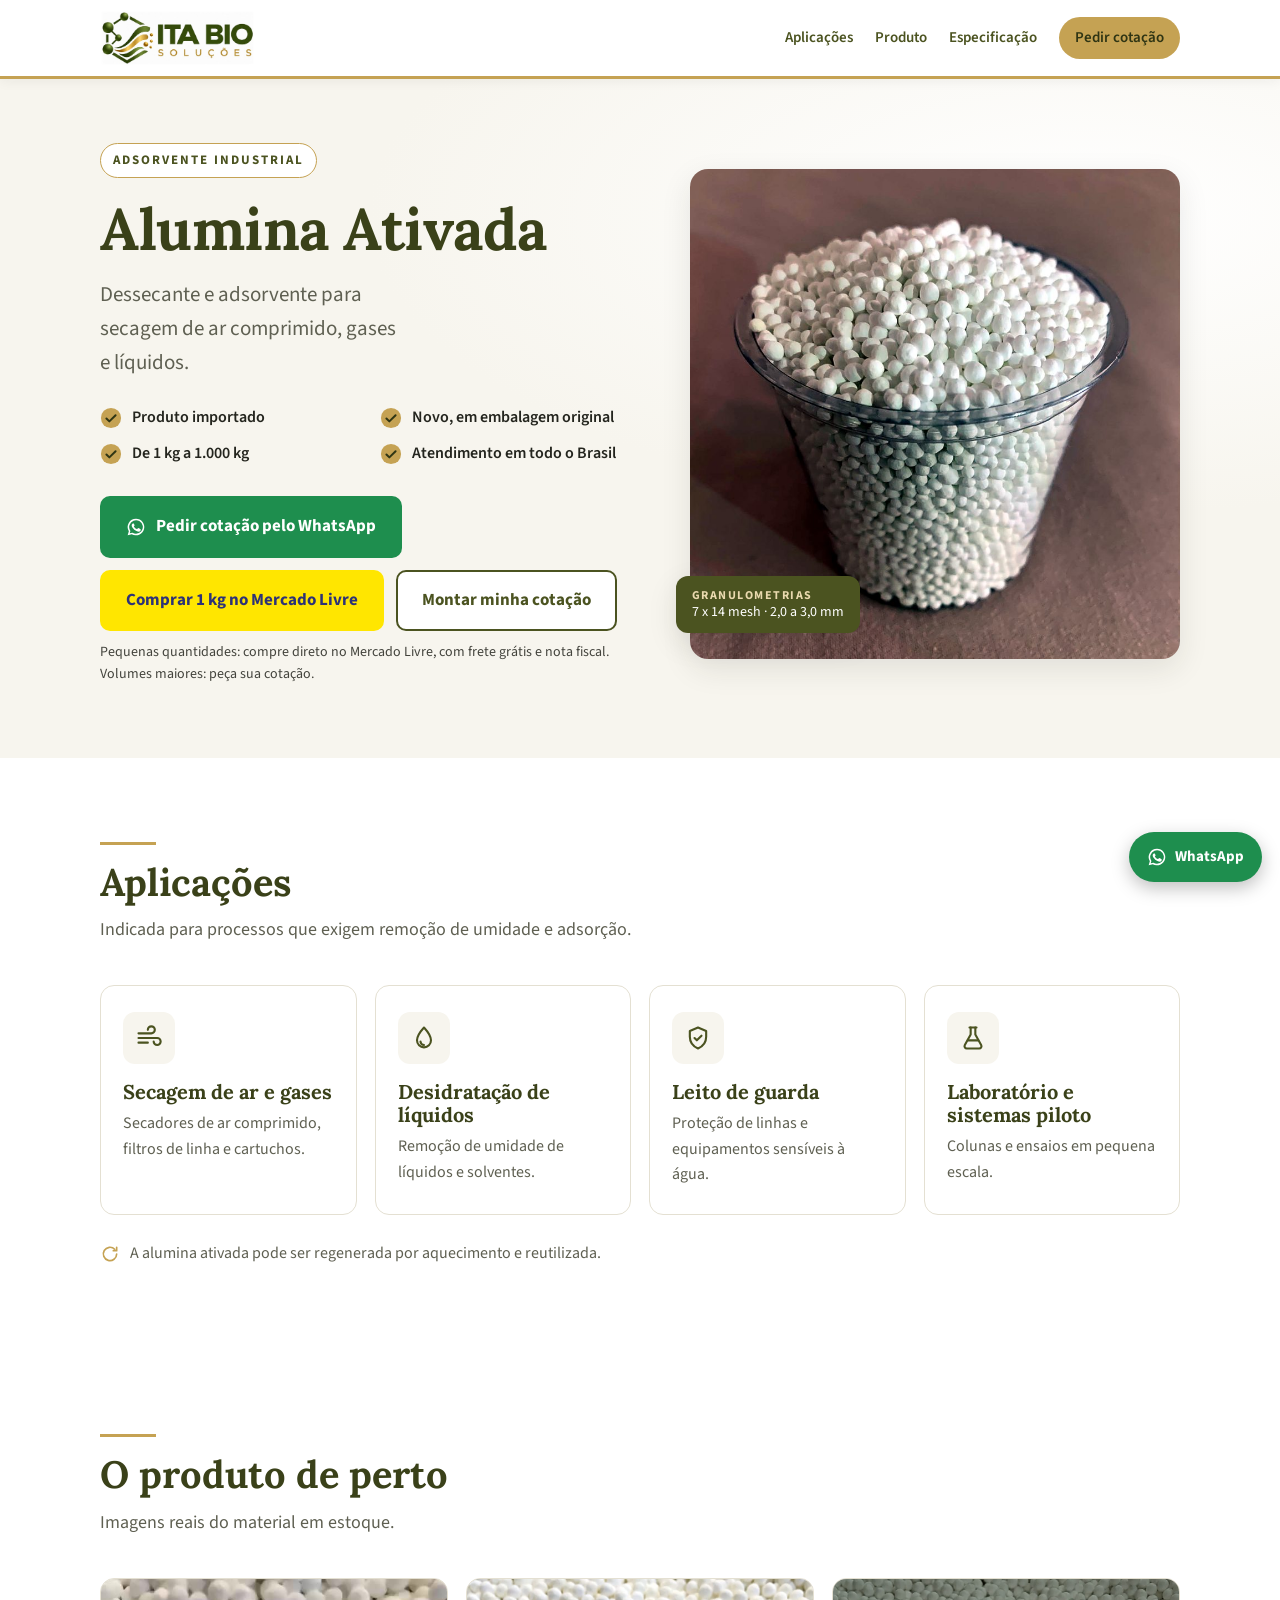
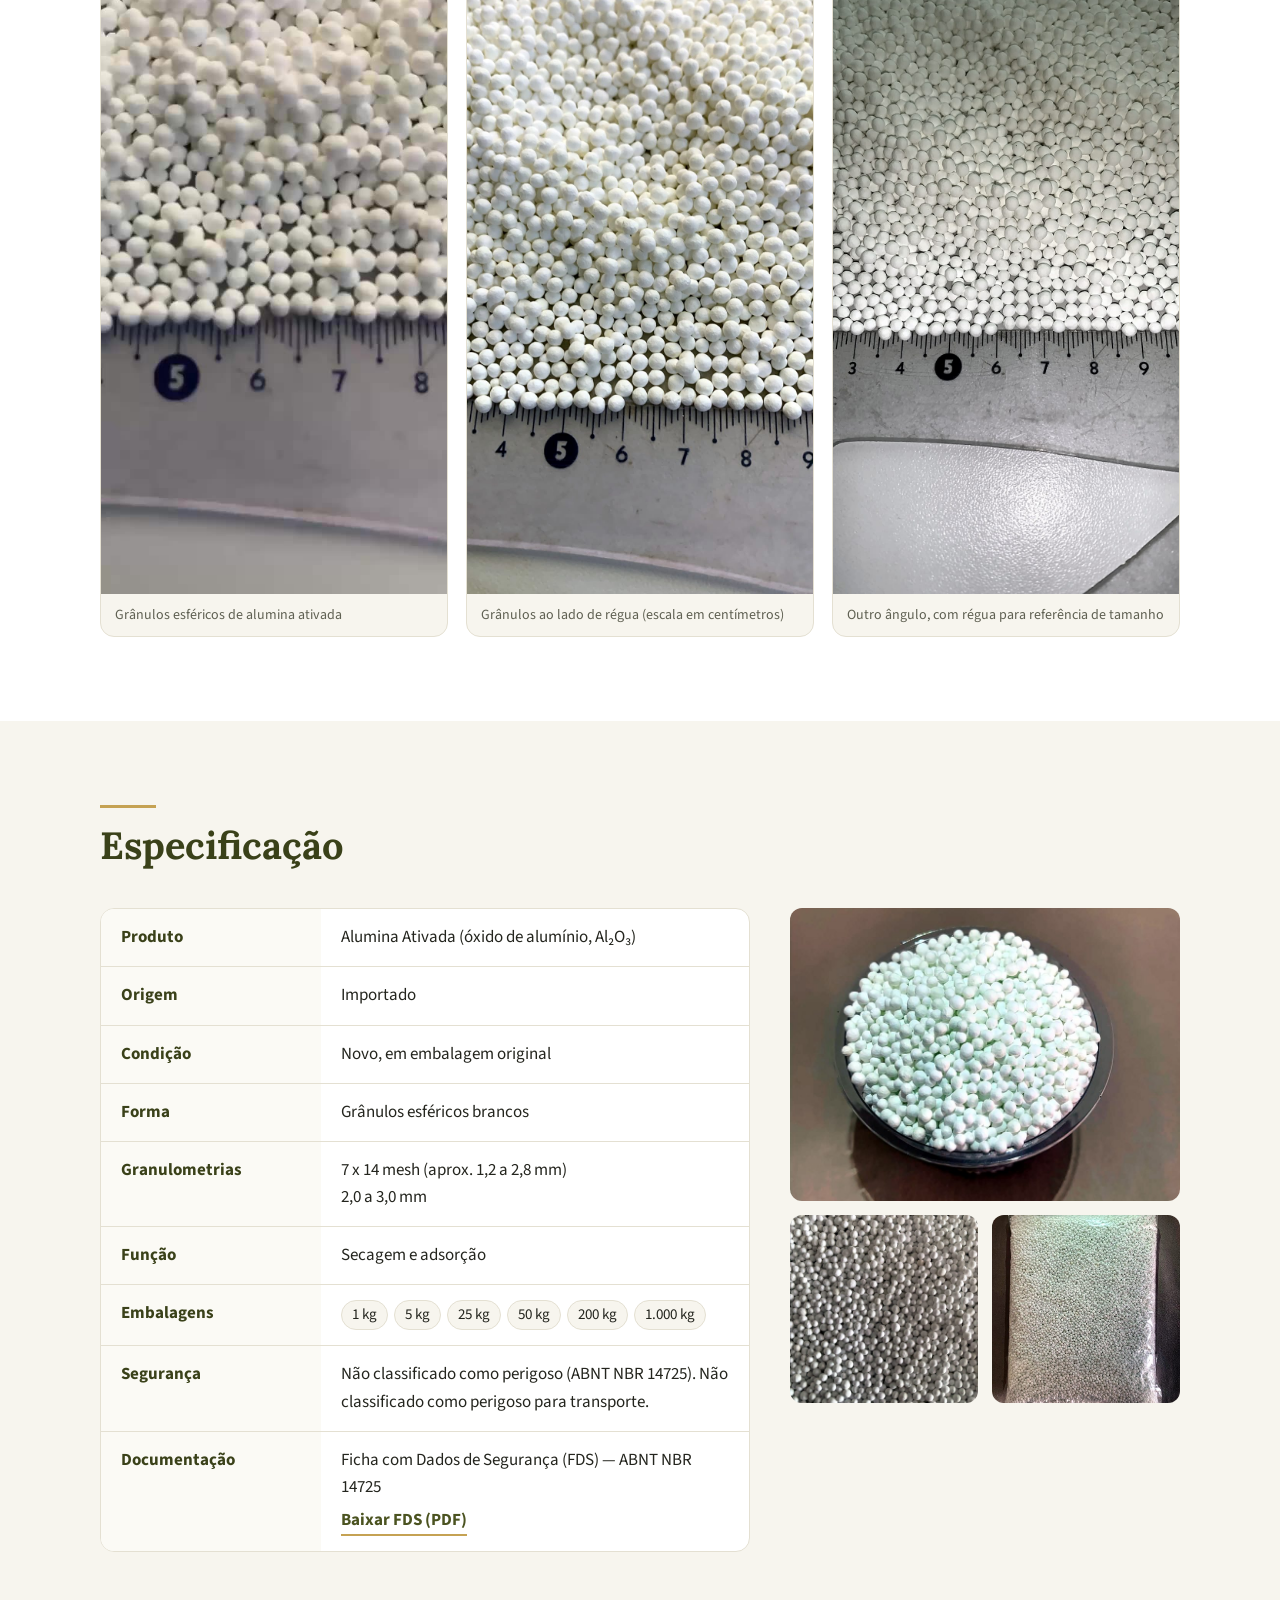
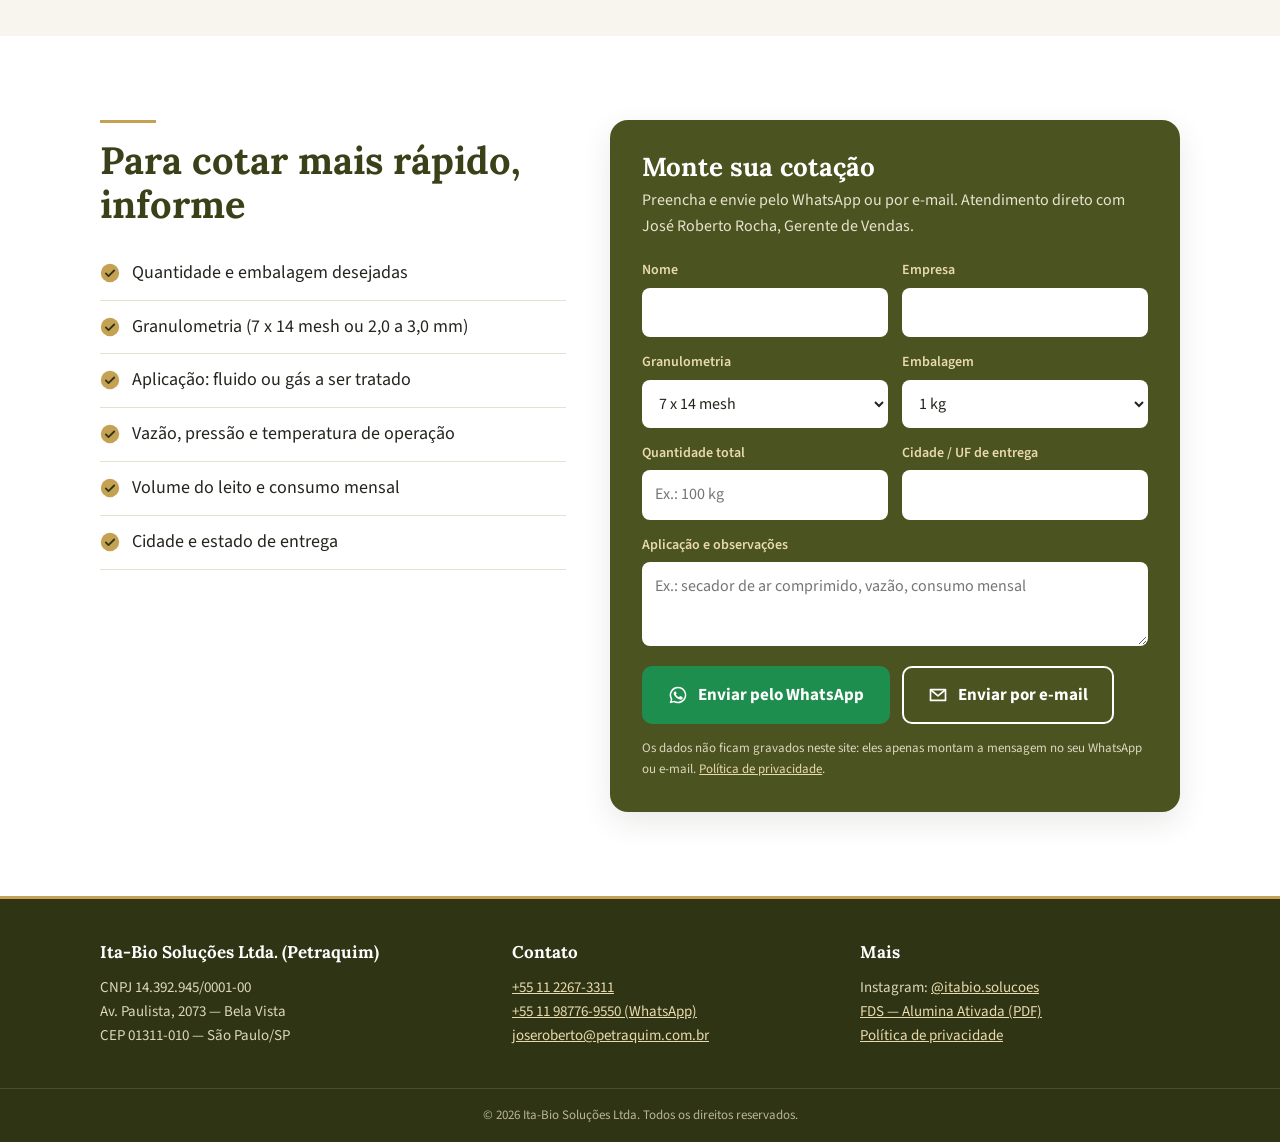
==== commit 7ebf408f: "Botão 'Comprar 1 kg no Mercado Livre' na página da alumina Co-Authored-By: Claude Opus 5.5 <noreply@" ====
--- a/index.html
+++ b/index.html
@@ -69,6 +69,8 @@
 .btn svg{width:20px;height:20px}
 .btn-wa{background:var(--wa);color:#fff}
 .btn-sec{background:#fff;color:var(--oliva);border-color:var(--oliva)}
+.btn-ml{background:#FFE600;color:#2D3277}
+.nota-ml{margin:10px 0 0;font-size:14px;opacity:.85}
 .foto-hero{position:relative}
 .foto-hero img{width:100%;aspect-ratio:1/1;object-fit:cover;border-radius:18px;box-shadow:var(--sombra)}
 .foto-hero .tag{position:absolute;left:-14px;bottom:26px;background:var(--oliva);color:#fff;border-radius:12px;padding:12px 16px;box-shadow:var(--sombra);font-size:14px;line-height:1.3}
@@ -198,8 +200,10 @@
    </ul>
    <div class="botoes">
     <a class="btn btn-wa" data-conv="whatsapp" href="https://wa.me/5511987769550?text=Ol%C3%A1!%20Gostaria%20de%20uma%20cota%C3%A7%C3%A3o%20de%20Alumina%20Ativada." target="_blank" rel="noopener"><svg aria-hidden="true"><use href="#i-wa"/></svg>Pedir cotação pelo WhatsApp</a>
+    <a class="btn btn-ml" data-ml="hero" href="https://produto.mercadolivre.com.br/MLB-7984362474" target="_blank" rel="noopener">Comprar 1 kg no Mercado Livre</a>
     <a class="btn btn-sec" href="#cotacao">Montar minha cotação</a>
    </div>
+   <p class="nota-ml">Pequenas quantidades: compre direto no Mercado Livre, com frete grátis e nota fiscal. Volumes maiores: peça sua cotação.</p>
   </div>
   <div class="foto-hero">
    <img src="alumina-destaque.jpg" alt="Alumina ativada em grânulos esféricos brancos" width="884" height="1000" fetchpriority="high">
@@ -323,6 +327,7 @@
  var jaContou=false;
  function medir(tipo){try{if(jaContou){window.dataLayer.push({event:'contato_repetido',canal:tipo});return;}jaContou=true;window.dataLayer.push({event:'contato',canal:tipo});if(typeof window.gtag==='function'){window.gtag('event','conversion',{send_to:'AW-18567411730/kGkyCPjDrrYdEJLw0JVF',value:1.0,currency:'BRL'});}}catch(e){}}
  document.addEventListener('click',function(e){var a=e.target.closest('[data-conv]');if(a&&a.tagName==='A'){medir(a.getAttribute('data-conv'));}});
+ document.addEventListener('click',function(e){var m=e.target.closest('[data-ml]');if(!m)return;try{window.dataLayer.push({event:'clique_mercado_livre',origem:m.getAttribute('data-ml')});if(typeof window.gtag==='function'){window.gtag('event','clique_mercado_livre',{origem:m.getAttribute('data-ml')});}}catch(err){}});
 
  var f=document.getElementById('form-cotacao');
  function texto(){
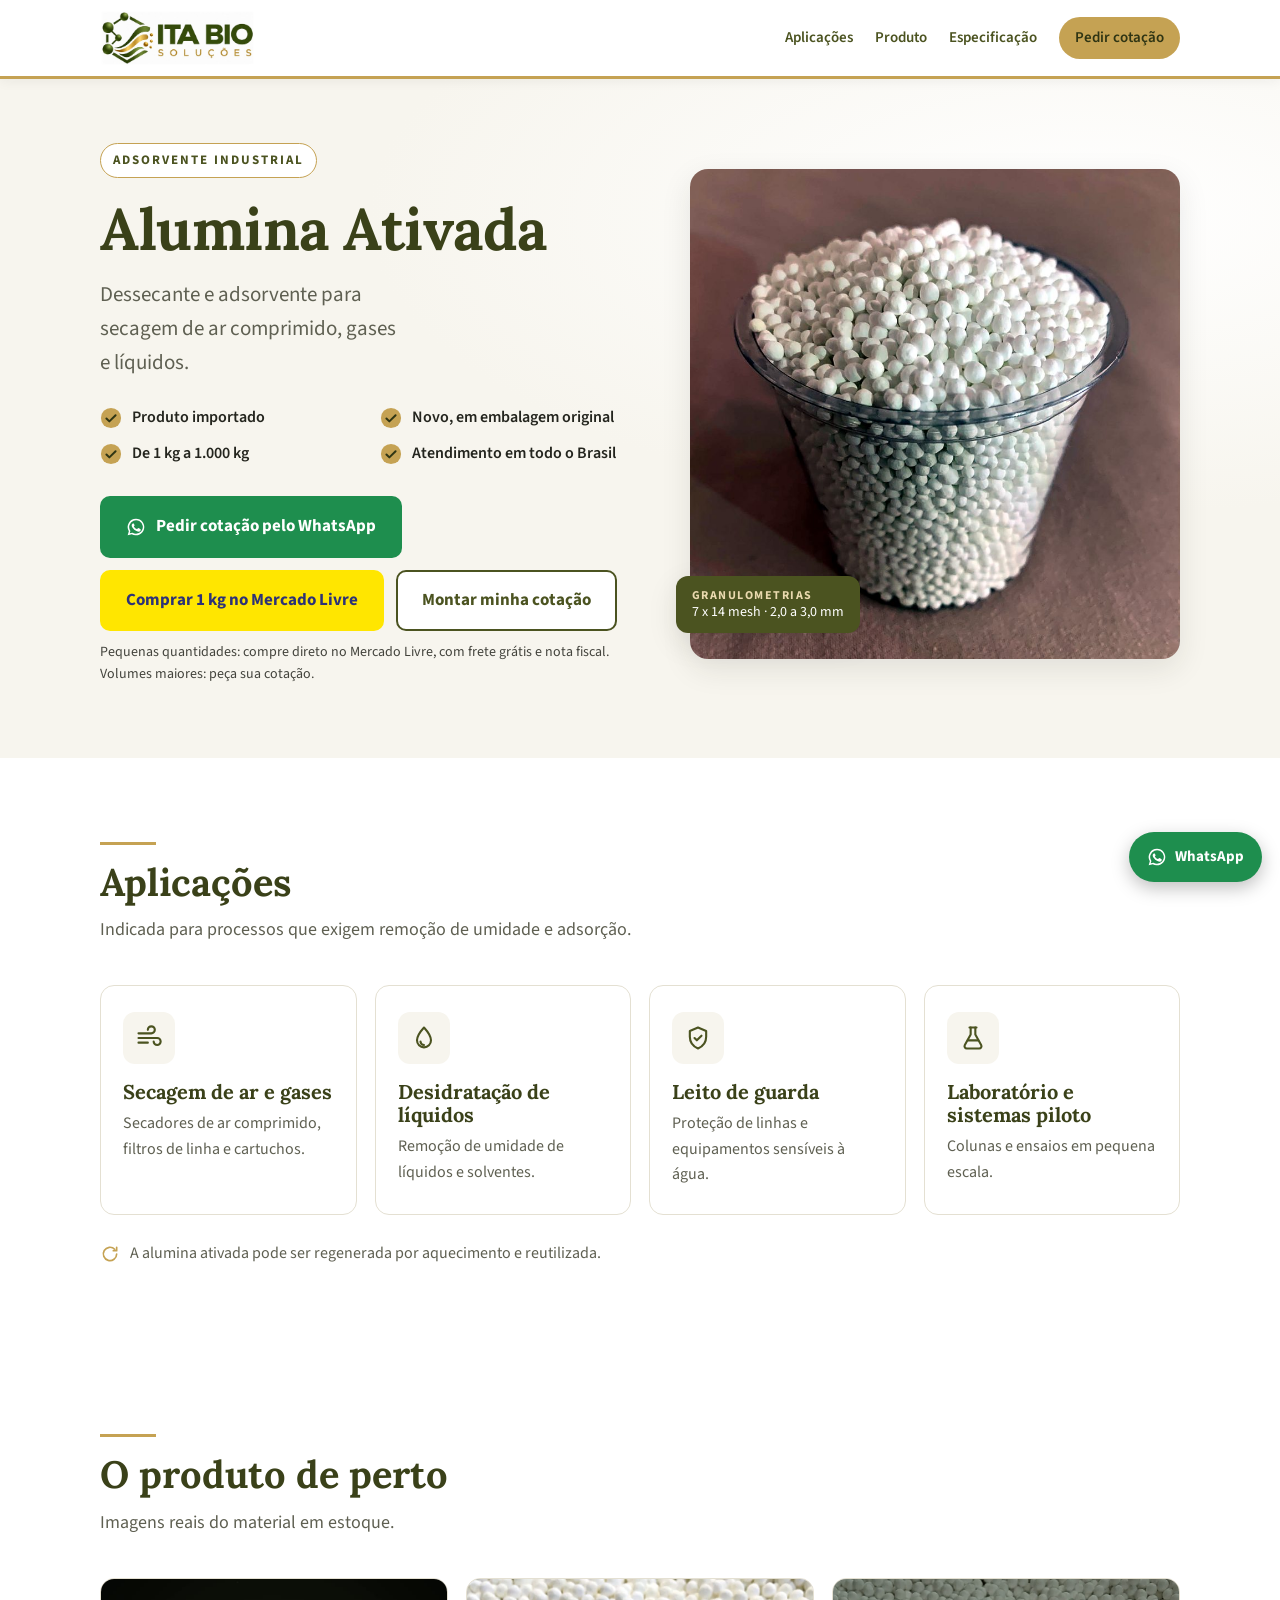
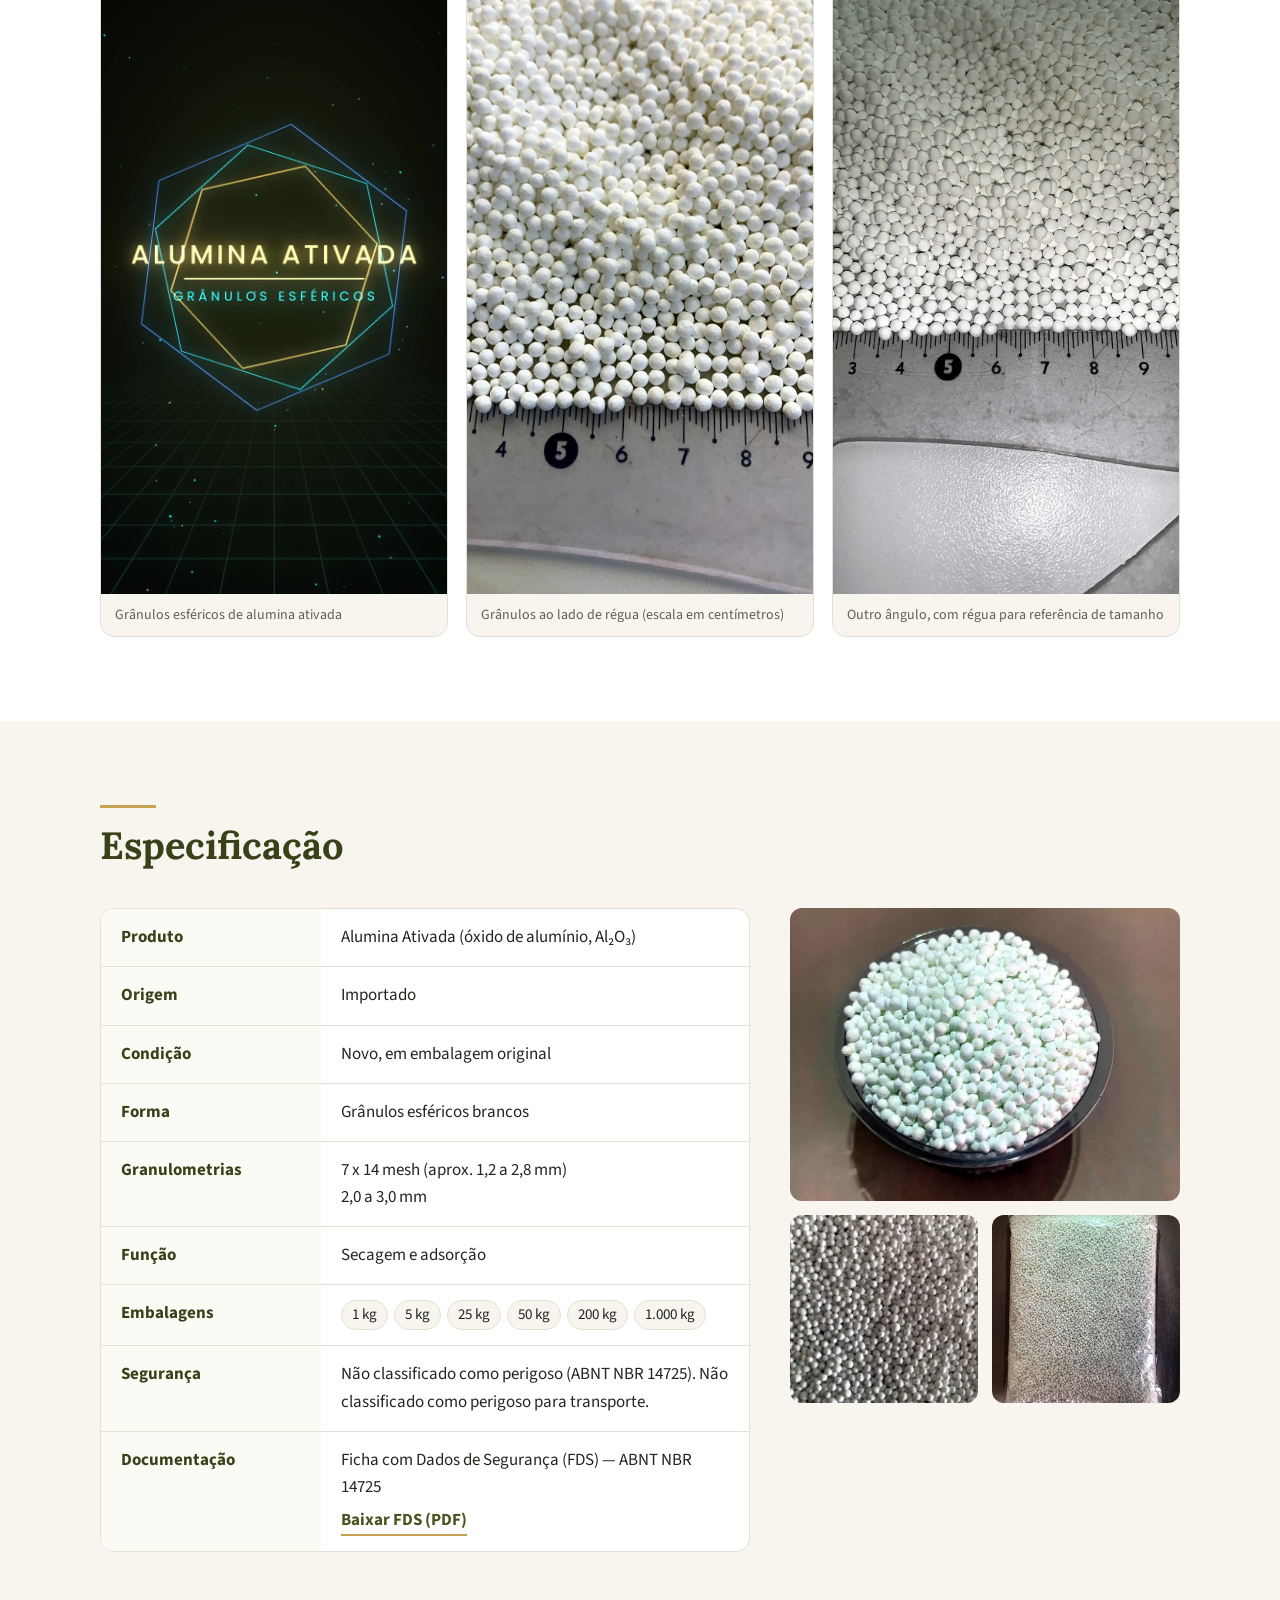
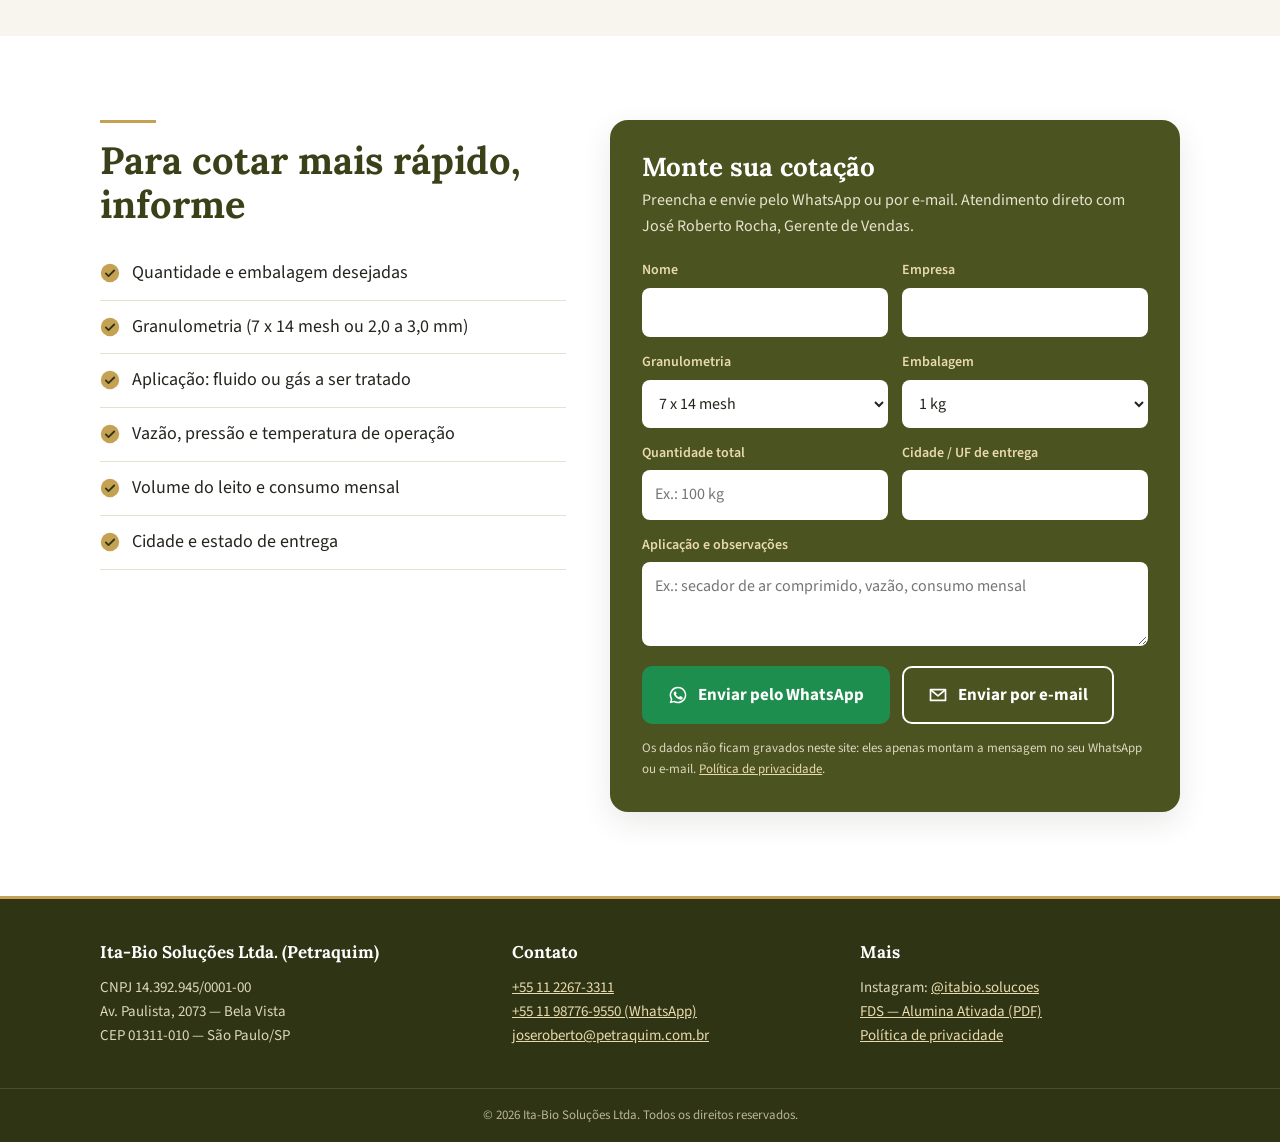
==== commit e8ffecc1: "Substitui vídeo da alumina pela versão futurista Co-Authored-By: Claude Opus 5.5 <noreply@anthropic." ====
--- a/index.html
+++ b/index.html
@@ -229,7 +229,7 @@
  <div class="wrap">
   <div class="titulo rv"><div class="linha"></div><h2>O produto de perto</h2><p>Imagens reais do material em estoque.</p></div>
   <div class="midia">
-   <figure class="rv"><video src="alumina-video.mp4" poster="alumina-video-capa.jpg" autoplay muted loop playsinline preload="metadata" aria-label="Vídeo da alumina ativada em grânulos"></video><figcaption>Grânulos esféricos de alumina ativada</figcaption></figure>
+   <figure class="rv"><video src="alumina-video-futurista.mp4" poster="alumina-video-futurista-capa.jpg" autoplay muted loop playsinline preload="metadata" aria-label="Vídeo da alumina ativada em grânulos"></video><figcaption>Grânulos esféricos de alumina ativada</figcaption></figure>
    <figure class="rv"><img src="alumina-regua-1.jpg" alt="Grânulos de alumina ativada ao lado de uma régua" width="900" height="1600" loading="lazy"><figcaption>Grânulos ao lado de régua (escala em centímetros)</figcaption></figure>
    <figure class="rv"><img src="alumina-regua-2.jpg" alt="Grânulos de alumina ativada ao lado de uma régua, outro ângulo" width="900" height="1600" loading="lazy"><figcaption>Outro ângulo, com régua para referência de tamanho</figcaption></figure>
   </div>
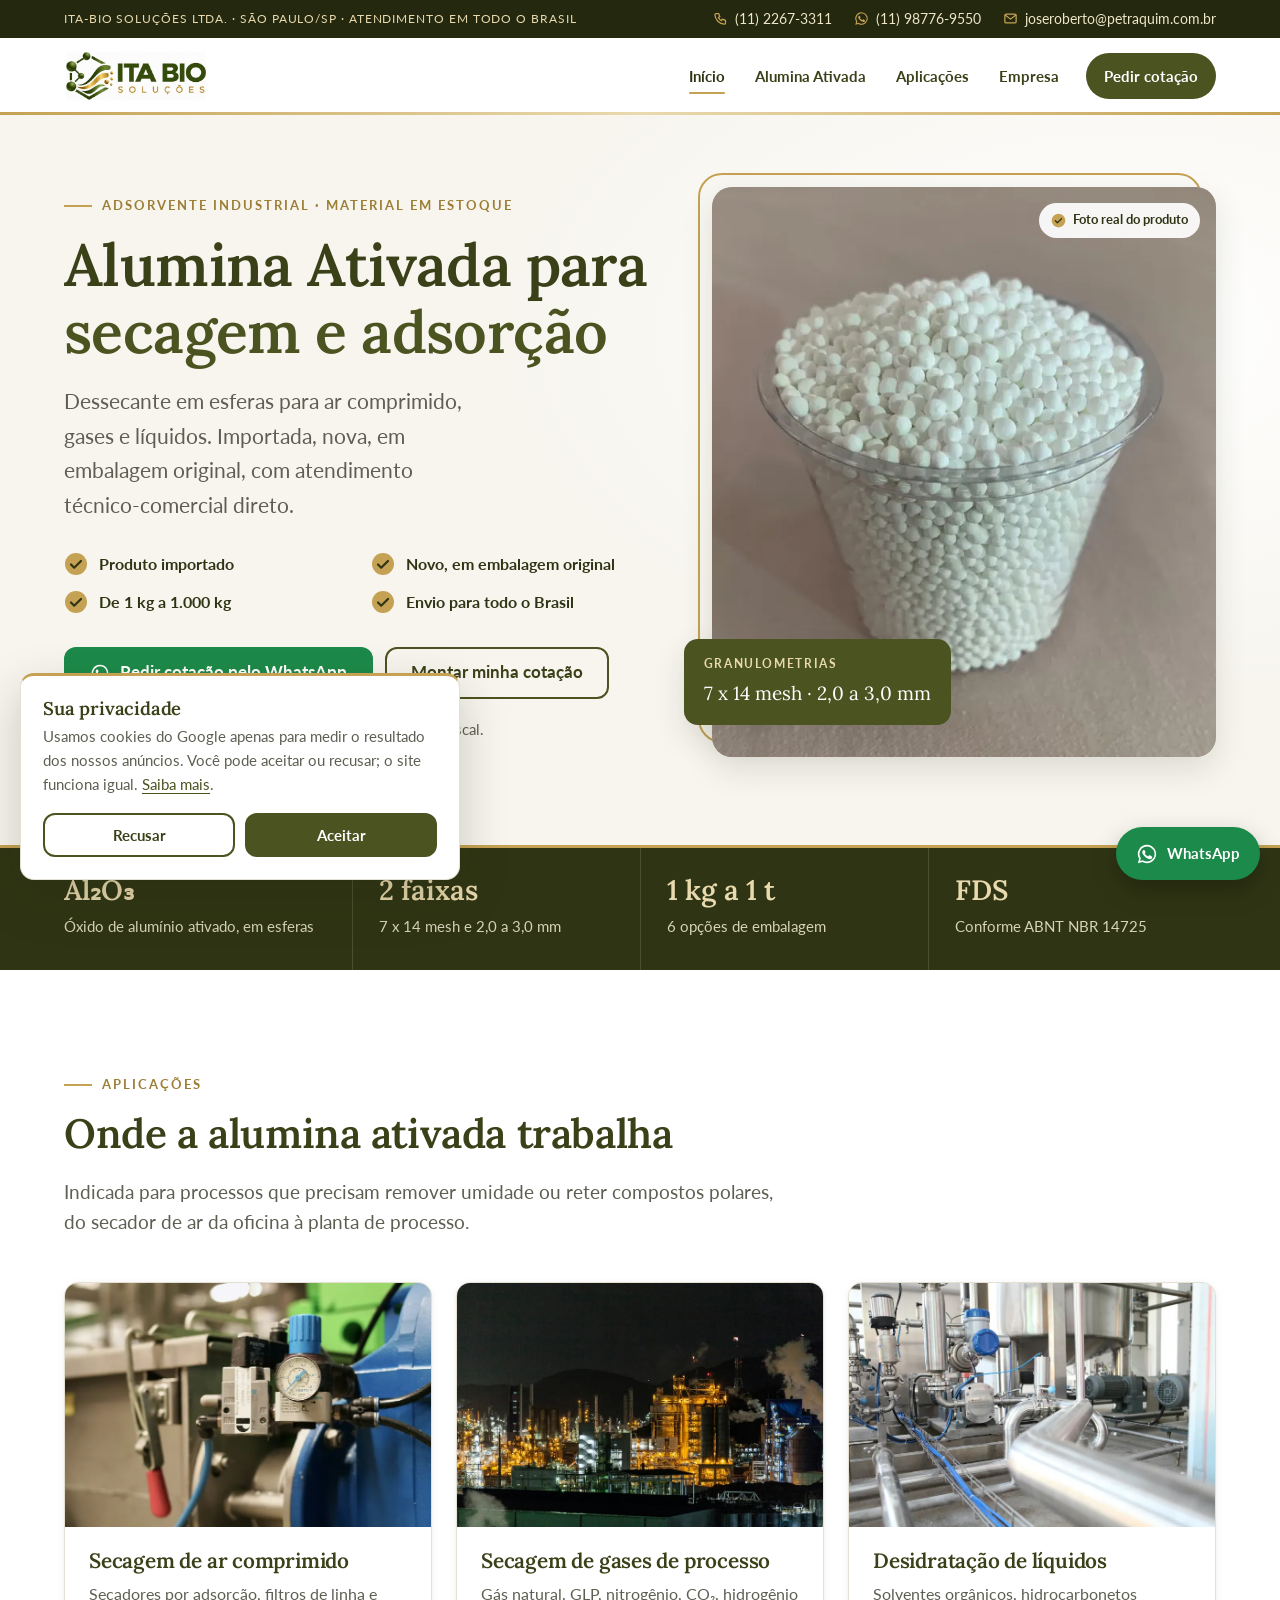
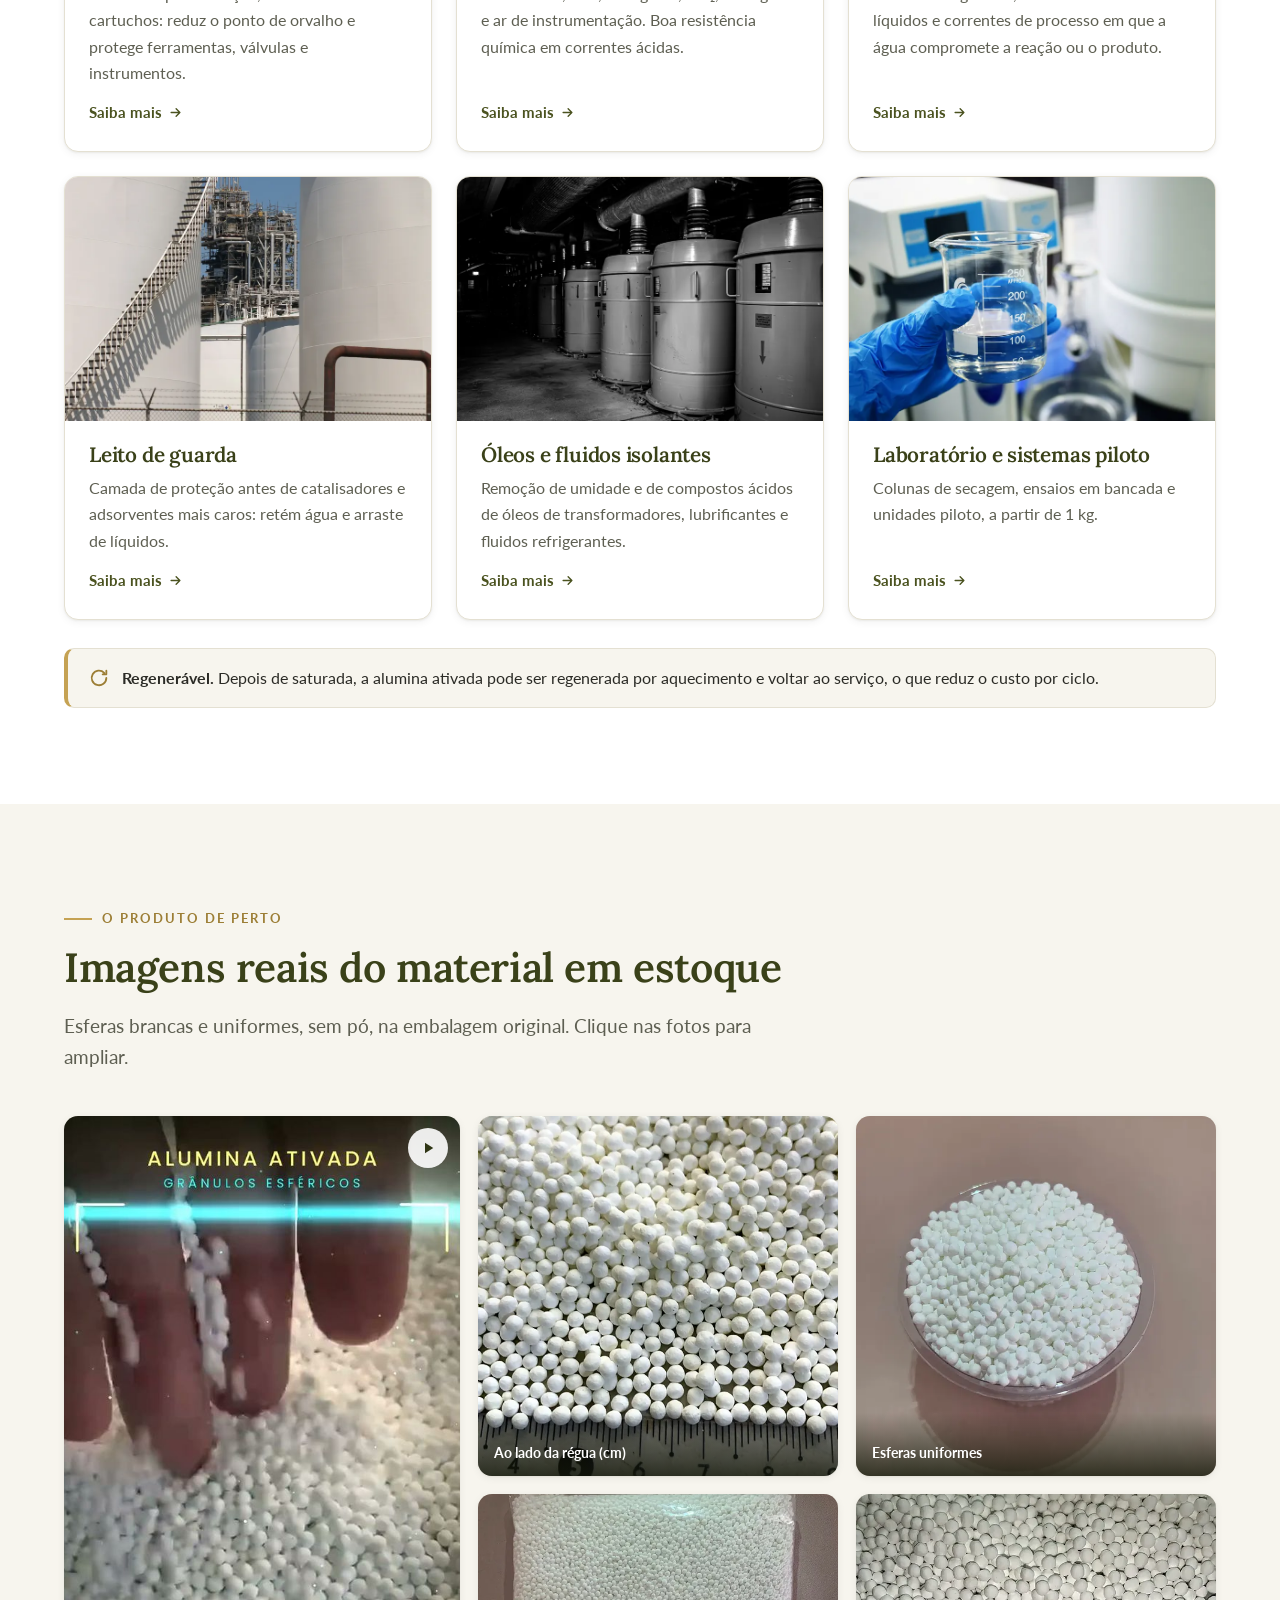
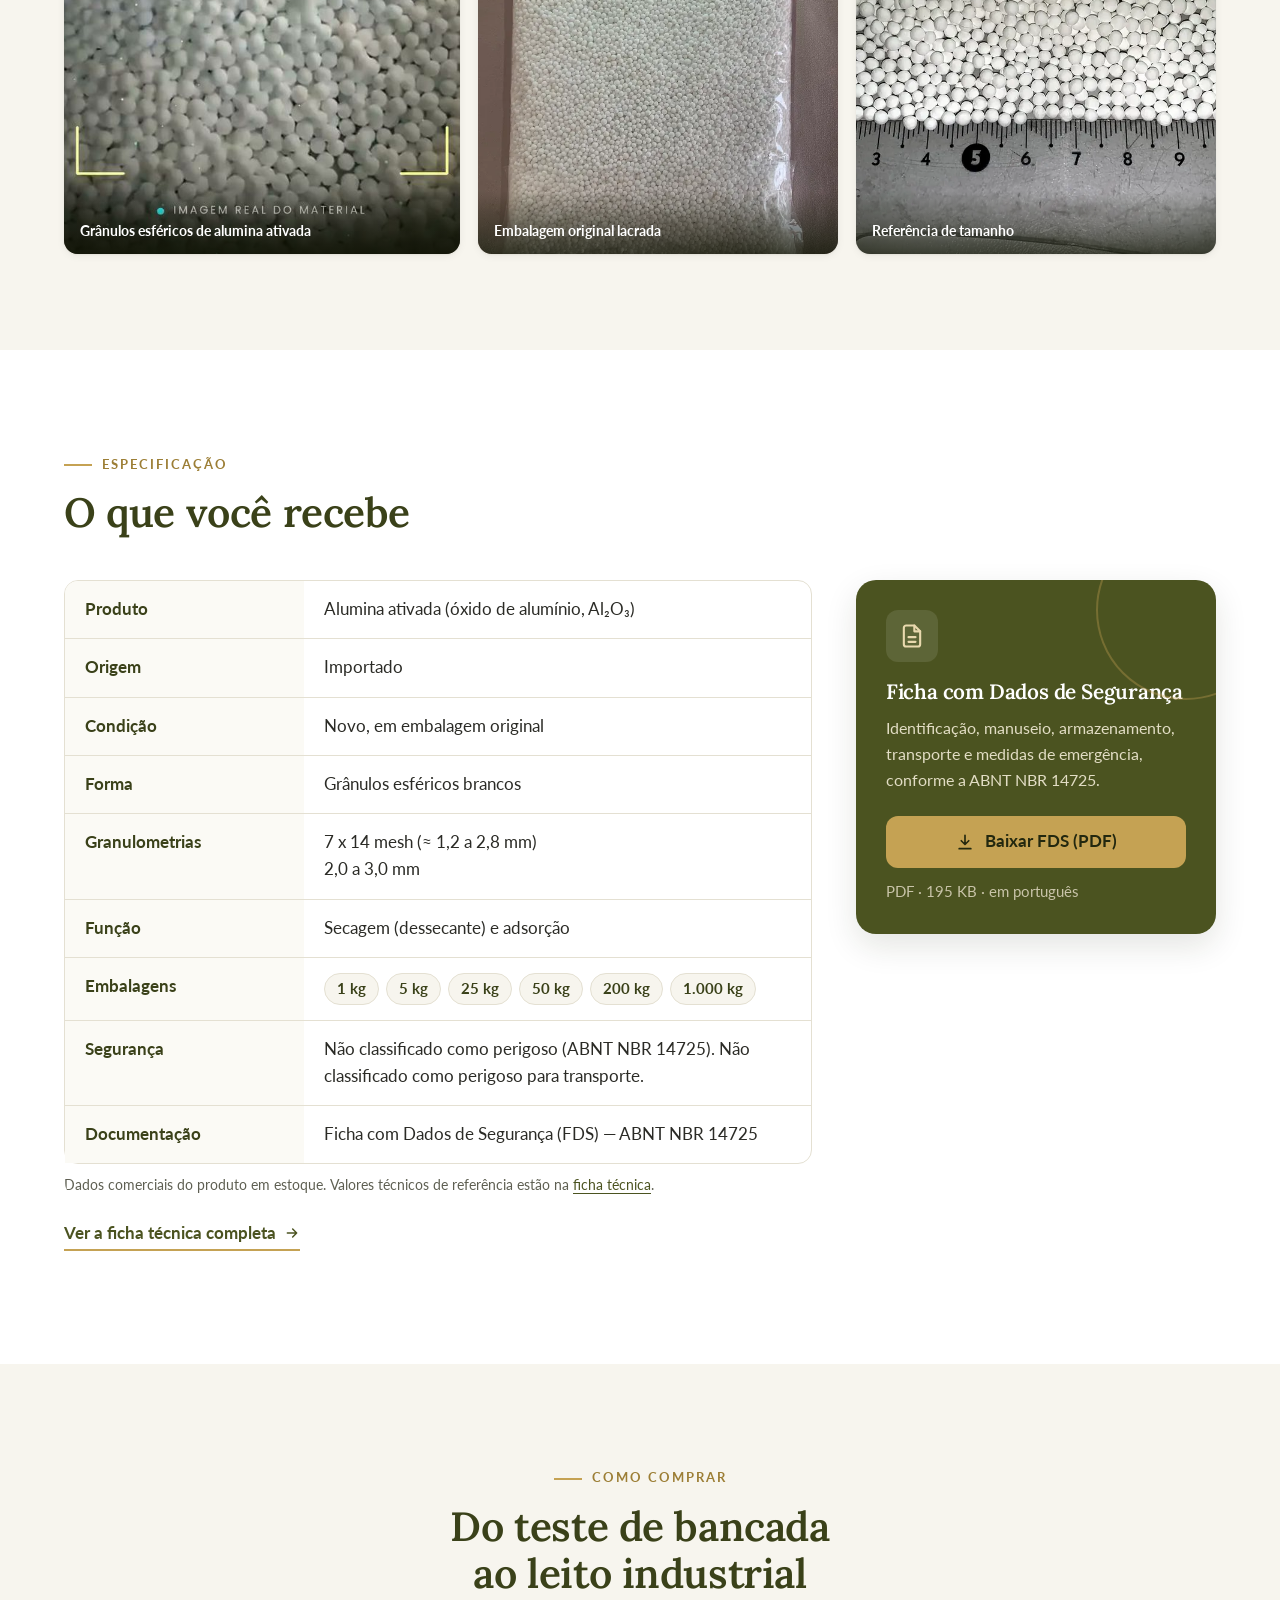
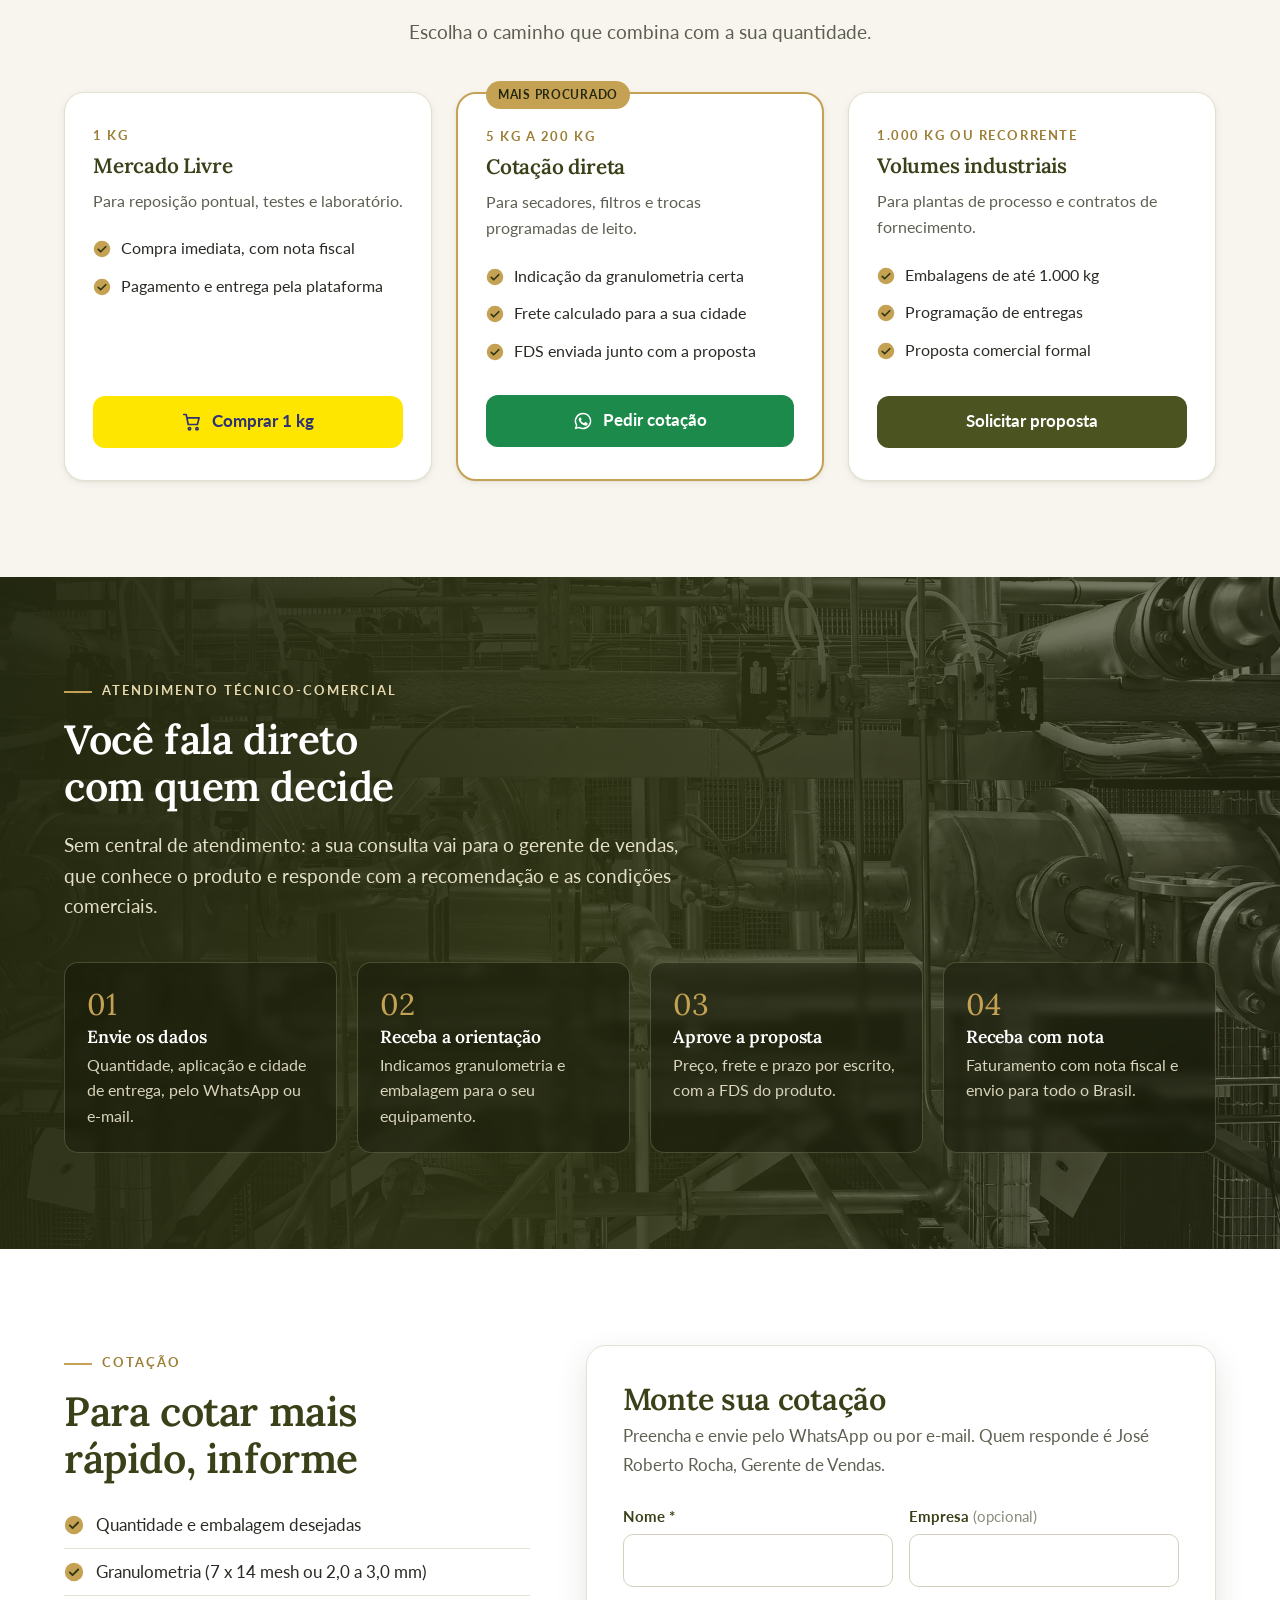
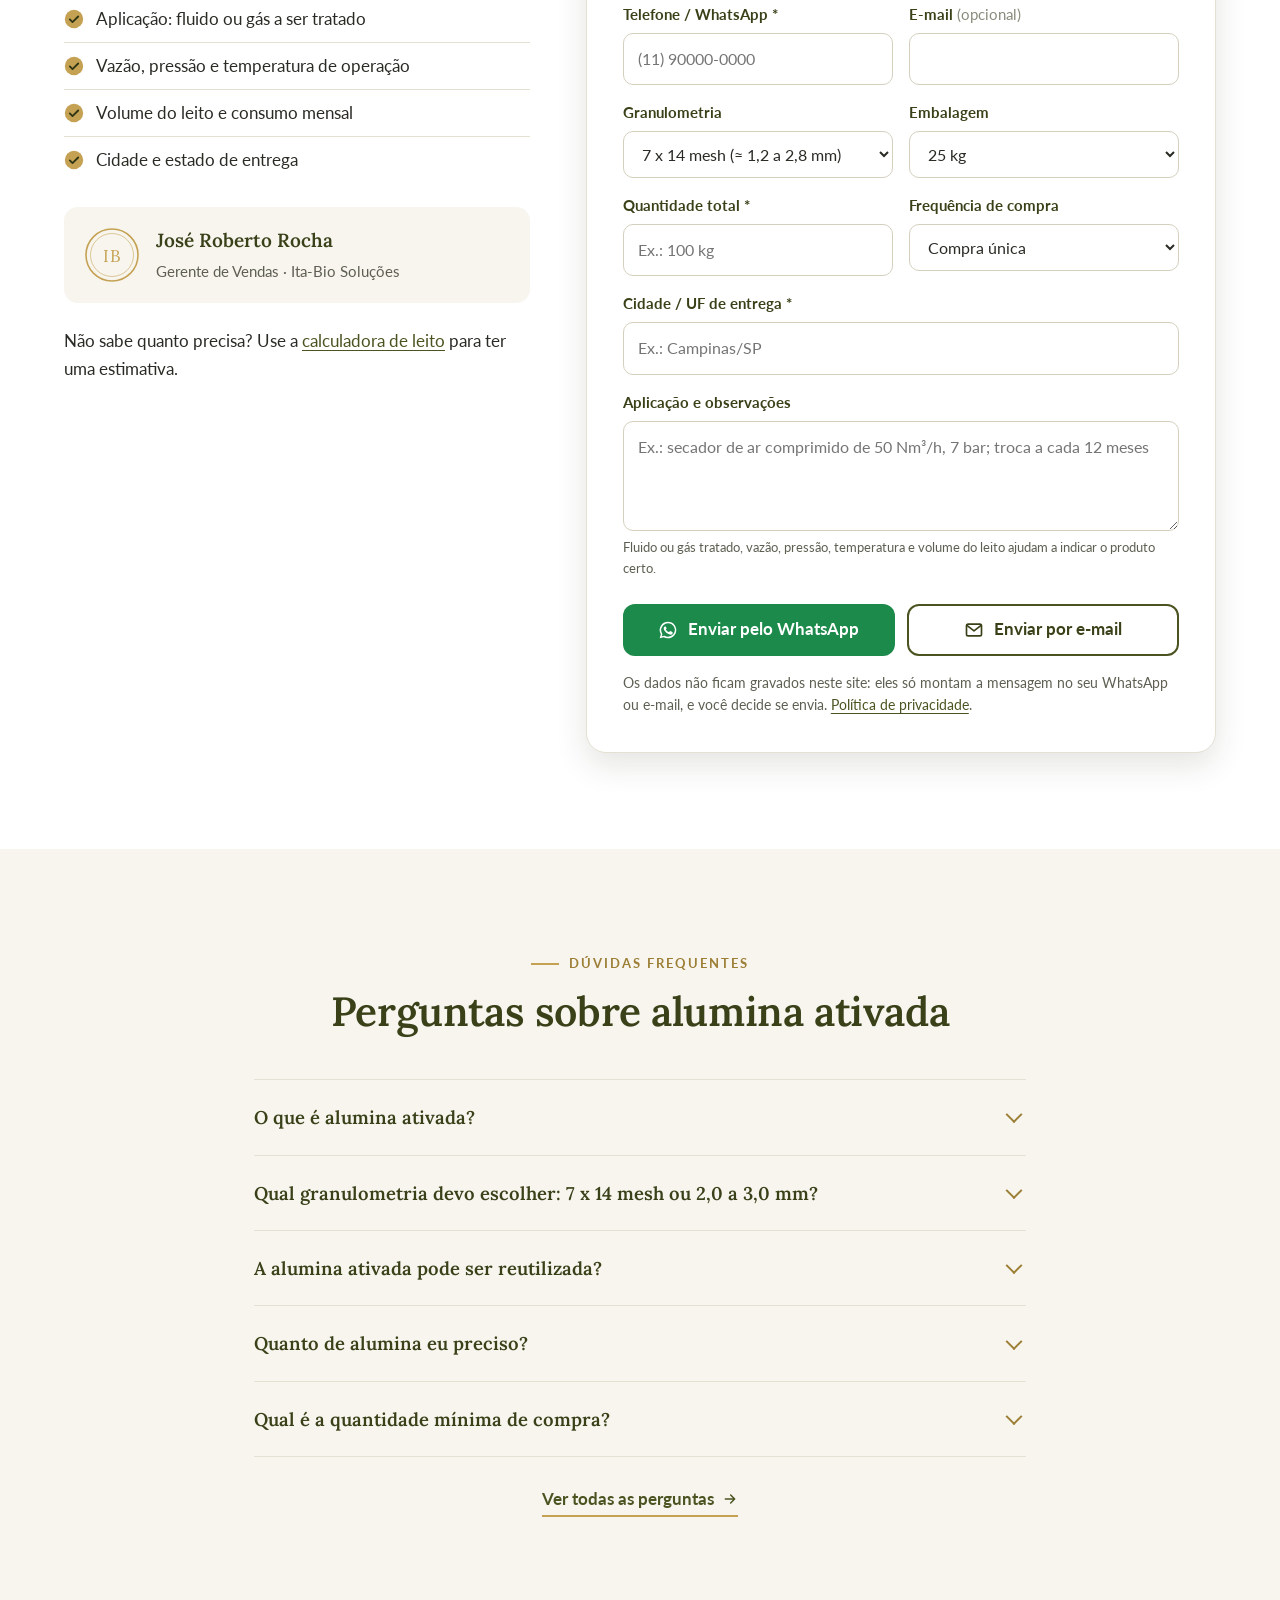
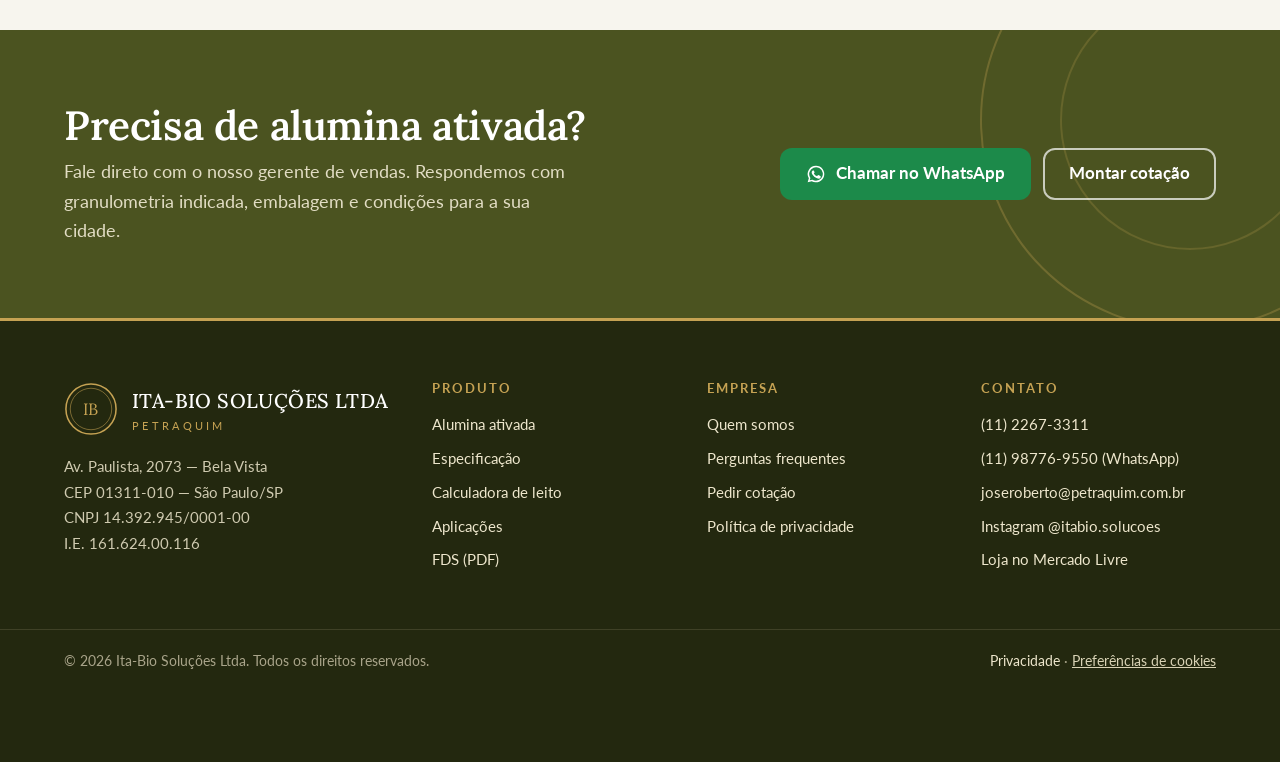
==== commit 826b7b07: "Site novo: 7 páginas na identidade ITA-BIO Início, ficha técnica com calculadora de leito, aplicaçõe" ====
--- a/index.html
+++ b/index.html
@@ -1,353 +1,420 @@
 <!doctype html>
-<html lang="pt-BR">
+<html lang="pt-BR" class="sem-js">
 <head>
 <meta charset="utf-8">
-<!-- Google tag (Google Ads) -->
-<script async src="https://www.googletagmanager.com/gtm.js?id=GTM-KXJSFW6B"></script>
-<script async src="https://www.googletagmanager.com/gtag/js?id=AW-18567411730"></script>
-<script>
-  window.dataLayer = window.dataLayer || [];
-  function gtag(){dataLayer.push(arguments);}
-  gtag('js', new Date());
-  gtag('config', 'AW-18567411730');
-</script>
-
-<meta name="viewport" content="width=device-width, initial-scale=1">
-<title>Alumina Ativada | Petraquim — Ita-Bio Soluções</title>
-<meta name="description" content="Alumina ativada importada, nova, em embalagem original. Granulometrias 7 x 14 mesh e 2,0 a 3,0 mm. Embalagens de 1 kg a 1.000 kg. Atendimento em todo o Brasil.">
+<meta name="viewport" content="width=device-width, initial-scale=1, viewport-fit=cover">
+<title>Alumina Ativada — dessecante industrial | Petraquim · Ita-Bio</title>
+<meta name="description" content="Alumina ativada importada, nova, em embalagem original: 7 x 14 mesh e 2,0 a 3,0 mm, de 1 kg a 1.000 kg. Secagem de ar comprimido, gases e líquidos.">
 <link rel="canonical" href="https://www.petraquim.com.br/">
-<meta name="theme-color" content="#4B5320">
-<link rel="icon" href="favicon-64.png" type="image/png">
+<meta name="robots" content="index, follow, max-image-preview:large">
+<meta name="theme-color" content="#2F3514">
+<meta name="format-detection" content="telephone=no">
+<link rel="icon" href="favicon.svg" type="image/svg+xml">
+<link rel="icon" href="favicon-64.png" type="image/png" sizes="64x64">
 <link rel="apple-touch-icon" href="apple-touch-icon.png">
+<link rel="manifest" href="site.webmanifest">
 <meta property="og:type" content="website">
 <meta property="og:locale" content="pt_BR">
-<meta property="og:site_name" content="Petraquim — Ita-Bio Soluções">
-<meta property="og:title" content="Alumina Ativada | Petraquim — Ita-Bio Soluções">
-<meta property="og:description" content="Alumina ativada importada, nova, em embalagem original. De 1 kg a 1.000 kg. Atendimento em todo o Brasil.">
+<meta property="og:site_name" content="Petraquim · Ita-Bio Soluções">
+<meta property="og:title" content="Alumina Ativada — dessecante industrial | Petraquim · Ita-Bio">
+<meta property="og:description" content="Alumina ativada importada, nova, em embalagem original: 7 x 14 mesh e 2,0 a 3,0 mm, de 1 kg a 1.000 kg. Secagem de ar comprimido, gases e líquidos.">
 <meta property="og:url" content="https://www.petraquim.com.br/">
-<meta property="og:image" content="https://www.petraquim.com.br/og-alumina.jpg">
+<meta property="og:image" content="https://www.petraquim.com.br/assets/img/og-alumina.jpg">
 <meta property="og:image:width" content="1200">
 <meta property="og:image:height" content="630">
+<meta property="og:image:alt" content="Alumina ativada em grânulos esféricos brancos">
 <meta name="twitter:card" content="summary_large_image">
+<!-- Google: modo de consentimento (LGPD) + Google Tag Manager + tag do Google Ads -->
+<script>
+window.dataLayer=window.dataLayer||[];function gtag(){dataLayer.push(arguments);}
+gtag('consent','default',{ad_storage:'denied',ad_user_data:'denied',ad_personalization:'denied',analytics_storage:'denied',wait_for_update:500});
+try{if(localStorage.getItem('pq-consentimento')==='granted'){gtag('consent','update',{ad_storage:'granted',ad_user_data:'granted',ad_personalization:'granted',analytics_storage:'granted'});}}catch(e){}
+gtag('js',new Date());gtag('config','AW-18567411730');
+(function(w,d,s,l,i){w[l]=w[l]||[];w[l].push({'gtm.start':new Date().getTime(),event:'gtm.js'});var f=d.getElementsByTagName(s)[0],j=d.createElement(s),dl=l!='dataLayer'?'&l='+l:'';j.async=true;j.src='https://www.googletagmanager.com/gtm.js?id='+i+dl;f.parentNode.insertBefore(j,f);})(window,document,'script','dataLayer','GTM-KXJSFW6B');
+</script>
+<script async src="https://www.googletagmanager.com/gtag/js?id=AW-18567411730"></script>
 <link rel="preconnect" href="https://fonts.googleapis.com">
 <link rel="preconnect" href="https://fonts.gstatic.com" crossorigin>
-<link href="https://fonts.googleapis.com/css2?family=Lora:wght@500;600;700&family=Source+Sans+3:wght@400;600;700&display=swap" rel="stylesheet">
-<script type="application/ld+json">
-{"@context":"https://schema.org","@type":"Organization","name":"Ita-Bio Soluções Ltda.","alternateName":"Petraquim","url":"https://www.petraquim.com.br/","email":"joseroberto@petraquim.com.br","telephone":"+55-11-2267-3311","taxID":"14.392.945/0001-00","address":{"@type":"PostalAddress","streetAddress":"Av. Paulista, 2073 — Bela Vista","postalCode":"01311-010","addressLocality":"São Paulo","addressRegion":"SP","addressCountry":"BR"},"logo":"https://www.petraquim.com.br/logo-itabio.png","sameAs":["https://www.instagram.com/itabio.solucoes/"]}
-</script>
-<style>
-:root{--oliva:#4B5320;--oliva-esc:#3A4119;--oliva-90:#2F3514;--ouro:#C5A253;--ouro-claro:#E9D9AE;--creme:#F7F5EE;--texto:#24251E;--cinza:#5F6052;--borda:#E4E0D2;--wa:#1E8E4E;--sombra:0 10px 30px rgba(36,37,30,.10)}
-*{box-sizing:border-box;margin:0;padding:0}
-html{scroll-behavior:smooth}
-body{font-family:"Source Sans 3",system-ui,"Segoe UI",Arial,sans-serif;color:var(--texto);background:#fff;line-height:1.6;font-size:18px;-webkit-font-smoothing:antialiased}
-h1,h2,h3{font-family:Lora,Georgia,serif;line-height:1.15;color:var(--oliva-esc)}
-a{color:inherit}
-img{display:block;max-width:100%;height:auto}
-.wrap{max-width:1120px;margin:0 auto;padding:0 20px}
-/* topo */
-header{position:sticky;top:0;z-index:20;background:rgba(255,255,255,.97);backdrop-filter:blur(6px);border-bottom:3px solid var(--ouro);box-shadow:0 2px 12px rgba(36,37,30,.06)}
-header .wrap{display:flex;align-items:center;justify-content:space-between;gap:16px;height:76px}
-.marca{display:flex;align-items:center;gap:12px;text-decoration:none;color:#fff}
-.marca img{height:56px;width:auto}
-nav{display:flex;align-items:center;gap:22px}
-nav a{color:var(--oliva);text-decoration:none;font-size:15px;font-weight:600}
-nav a:hover{color:var(--oliva-90)}
-nav .nav-cta{background:var(--ouro);color:var(--oliva-90);padding:9px 16px;border-radius:999px}
-nav .nav-cta:hover{color:var(--oliva-90);filter:brightness(1.05)}
-/* hero */
-.hero{background:radial-gradient(1200px 500px at 85% 20%,#fff 0,var(--creme) 60%);overflow:hidden}
-.hero .wrap{display:grid;grid-template-columns:1.05fr .95fr;gap:48px;align-items:center;padding-top:64px;padding-bottom:72px}
-.eyebrow{display:inline-block;font-size:13px;font-weight:700;letter-spacing:2px;text-transform:uppercase;color:var(--oliva);background:#fff;border:1px solid var(--ouro);padding:6px 12px;border-radius:999px;margin-bottom:18px}
-.hero h1{font-size:58px;margin-bottom:16px;letter-spacing:-.5px}
-.hero p.sub{font-size:21px;color:var(--cinza);margin-bottom:26px;max-width:30ch}
-.selos{display:grid;grid-template-columns:1fr 1fr;gap:10px 18px;margin-bottom:30px;list-style:none}
-.selos li{display:flex;align-items:center;gap:10px;font-weight:600;font-size:16px}
-.selos svg{width:22px;height:22px;flex:none}
-.botoes{display:flex;flex-wrap:wrap;gap:12px}
-.btn{display:inline-flex;align-items:center;justify-content:center;gap:10px;text-decoration:none;font-weight:700;padding:15px 24px;border-radius:10px;font-size:17px;border:2px solid transparent;cursor:pointer;font-family:inherit;transition:transform .15s ease,box-shadow .15s ease,filter .15s ease}
-.btn:hover{transform:translateY(-1px);box-shadow:0 6px 16px rgba(0,0,0,.12)}
-.btn svg{width:20px;height:20px}
-.btn-wa{background:var(--wa);color:#fff}
-.btn-sec{background:#fff;color:var(--oliva);border-color:var(--oliva)}
-.btn-ml{background:#FFE600;color:#2D3277}
-.nota-ml{margin:10px 0 0;font-size:14px;opacity:.85}
-.foto-hero{position:relative}
-.foto-hero img{width:100%;aspect-ratio:1/1;object-fit:cover;border-radius:18px;box-shadow:var(--sombra)}
-.foto-hero .tag{position:absolute;left:-14px;bottom:26px;background:var(--oliva);color:#fff;border-radius:12px;padding:12px 16px;box-shadow:var(--sombra);font-size:14px;line-height:1.3}
-.foto-hero .tag b{display:block;color:var(--ouro-claro);font-size:12px;letter-spacing:1.5px;text-transform:uppercase}
-/* seções */
-section{padding:84px 0}
-.titulo{max-width:680px;margin-bottom:40px}
-.titulo h2{font-size:38px;margin-bottom:12px}
-.titulo p{color:var(--cinza)}
-.titulo .linha{width:56px;height:3px;background:var(--ouro);margin-bottom:16px}
-.apps{display:grid;grid-template-columns:repeat(4,1fr);gap:18px}
-.app{background:#fff;border:1px solid var(--borda);border-radius:14px;padding:26px 22px;transition:transform .2s ease,box-shadow .2s ease}
-.app:hover{transform:translateY(-3px);box-shadow:var(--sombra)}
-.app .ic{width:52px;height:52px;border-radius:12px;background:var(--creme);display:flex;align-items:center;justify-content:center;margin-bottom:16px}
-.app .ic svg{width:28px;height:28px}
-.app h3{font-size:20px;margin-bottom:8px}
-.app p{font-size:16px;color:var(--cinza)}
-.nota{display:flex;gap:10px;align-items:center;margin-top:26px;font-size:16px;color:var(--cinza)}
-.nota svg{width:20px;height:20px;flex:none}
-.perto{background:#fff}
-.midia{display:grid;grid-template-columns:repeat(3,1fr);gap:18px}
-.midia figure{margin:0;background:var(--creme);border:1px solid var(--borda);border-radius:14px;overflow:hidden}
-.midia video,.midia img{display:block;width:100%;aspect-ratio:9/16;object-fit:cover;background:#ddd}
-.midia figcaption{font-size:14px;color:var(--cinza);padding:10px 14px}
-@media(max-width:900px){.midia{grid-template-columns:1fr 1fr}.midia figure:first-child{grid-column:1/-1}.midia figure:first-child video{aspect-ratio:9/16;max-height:80vh;object-fit:contain;background:#111}}
-.espec{background:var(--creme)}
-.espec-grid{display:grid;grid-template-columns:1.25fr .75fr;gap:40px;align-items:start}
-table{width:100%;border-collapse:separate;border-spacing:0;background:#fff;border:1px solid var(--borda);border-radius:14px;overflow:hidden}
-th,td{text-align:left;padding:15px 20px;border-bottom:1px solid var(--borda);vertical-align:top;font-size:17px}
-tr:last-child th,tr:last-child td{border-bottom:0}
-th{width:34%;color:var(--oliva-esc);background:#FBFAF5;font-weight:700}
-.chips{display:flex;flex-wrap:wrap;gap:6px}
-.chips span{background:var(--creme);border:1px solid var(--borda);border-radius:999px;padding:2px 10px;font-size:15px;white-space:nowrap}
-.link-fds{display:inline-flex;align-items:center;gap:6px;margin-top:6px;font-weight:700;color:var(--oliva);text-decoration:none;border-bottom:2px solid var(--ouro)}
-.link-fds:hover{color:var(--oliva-90)}
-.galeria{display:grid;grid-template-columns:1fr 1fr;gap:14px}
-.galeria img{width:100%;aspect-ratio:1/1;object-fit:cover;border-radius:12px}
-.galeria img:first-child{grid-column:1/-1;aspect-ratio:4/3}
-/* cotação */
-.cotar-grid{display:grid;grid-template-columns:.9fr 1.1fr;gap:44px;align-items:start}
-.lista{list-style:none}
-.lista li{display:flex;gap:12px;align-items:flex-start;padding:12px 0;border-bottom:1px solid var(--borda)}
-.lista svg{width:20px;height:20px;flex:none;margin-top:4px}
-.form{background:var(--oliva);color:#fff;border-radius:18px;padding:32px;box-shadow:var(--sombra)}
-.form h3{color:#fff;font-size:26px;margin-bottom:6px}
-.form p.intro{color:#E8E4CF;font-size:16px;margin-bottom:20px}
-.campos{display:grid;grid-template-columns:1fr 1fr;gap:14px}
-.campo{display:flex;flex-direction:column;gap:6px}
-.campo.full{grid-column:1/-1}
-.campo label{font-size:14px;font-weight:600;color:var(--ouro-claro)}
-.campo input,.campo select,.campo textarea{font:inherit;font-size:16px;padding:11px 12px;border-radius:8px;border:1px solid transparent;background:#fff;color:var(--texto);width:100%}
-.campo textarea{min-height:84px;resize:vertical}
-.campo input:focus,.campo select:focus,.campo textarea:focus{outline:3px solid var(--ouro);outline-offset:0}
-.form .botoes{margin-top:20px}
-.form .btn-sec{background:transparent;color:#fff;border-color:#fff}
-.form small{display:block;margin-top:14px;color:#DCD7BE;font-size:13px}
-.form small a{color:var(--ouro-claro)}
-/* rodapé */
-footer{background:var(--oliva-90);color:#DCD7BE;border-top:3px solid var(--ouro);font-size:15px}
-footer .wrap{padding-top:40px;padding-bottom:40px;display:grid;grid-template-columns:1.2fr 1fr 1fr;gap:28px}
-footer h4{font-family:Lora,Georgia,serif;color:#fff;font-size:17px;margin-bottom:10px}
-footer a{color:var(--ouro-claro)}
-.copy{border-top:1px solid rgba(255,255,255,.12);text-align:center;font-size:13px;padding:16px 20px;color:#B9B49B}
-.wa-flut{position:fixed;right:18px;bottom:18px;z-index:30;display:flex;align-items:center;gap:8px;background:var(--wa);color:#fff;text-decoration:none;font-weight:700;padding:13px 18px;border-radius:999px;box-shadow:0 6px 18px rgba(0,0,0,.25);font-size:15px}
-.wa-flut svg{width:20px;height:20px}
-/* animação */
-.rv{opacity:0;transform:translateY(18px);transition:opacity .6s ease,transform .6s ease}
-.rv.in{opacity:1;transform:none}
-@media (prefers-reduced-motion:reduce){.rv{opacity:1;transform:none;transition:none}html{scroll-behavior:auto}.btn,.app{transition:none}}
-@media(max-width:900px){
- body{font-size:17px}
- nav a:not(.nav-cta){display:none}
- .hero .wrap,.espec-grid,.cotar-grid{grid-template-columns:1fr}
- .hero .wrap{padding-top:40px;padding-bottom:52px;gap:32px}
- .hero h1{font-size:42px}
- .apps{grid-template-columns:1fr 1fr}
- section{padding:60px 0}
- .titulo h2{font-size:31px}
- footer .wrap{grid-template-columns:1fr}
- .foto-hero .tag{left:12px}
-}
-@media(max-width:560px){
- .apps,.campos,.selos{grid-template-columns:1fr}
- .btn{width:100%}
- th,td{padding:12px 14px;font-size:16px}
- th{width:38%}
- .form{padding:24px}
- .wa-flut span{display:none}
- .copy{padding-bottom:84px}
- .wa-flut{padding:14px}
-}
-@media print{.wa-flut,header nav{display:none}.rv{opacity:1;transform:none}}
-</style>
-</head>
-<body>
-
-<svg width="0" height="0" style="position:absolute" aria-hidden="true">
+<link href="https://fonts.googleapis.com/css2?family=Lato:wght@400;700&family=Lora:wght@500;600&display=swap" rel="stylesheet">
+<link rel="preload" as="image" type="image/webp" imagesrcset="assets/img/alumina-copo-640.webp 640w, assets/img/alumina-copo-1000.webp 1000w, assets/img/alumina-copo-1400.webp 1400w" imagesizes="(max-width:980px) 92vw, 520px">
+<link rel="stylesheet" href="assets/css/site.css?v=1">
+<script type="application/ld+json">{"@context":"https://schema.org","@type":"Organization","@id":"https://www.petraquim.com.br/#organizacao","name":"Ita-Bio Soluções Ltda.","alternateName":["Petraquim","ITA-BIO"],"url":"https://www.petraquim.com.br/","logo":"https://www.petraquim.com.br/assets/img/logo-itabio.png","email":"joseroberto@petraquim.com.br","telephone":"+55-11-2267-3311","taxID":"14.392.945/0001-00","address":{"@type":"PostalAddress","streetAddress":"Av. Paulista, 2073 — Bela Vista","postalCode":"01311-010","addressLocality":"São Paulo","addressRegion":"SP","addressCountry":"BR"},"contactPoint":[{"@type":"ContactPoint","contactType":"sales","telephone":"+55-11-98776-9550","email":"joseroberto@petraquim.com.br","areaServed":"BR","availableLanguage":["pt-BR"]}],"sameAs":["https://www.instagram.com/itabio.solucoes/"]}</script>
+<script type="application/ld+json">{"@context":"https://schema.org","@type":"WebSite","name":"Petraquim · Ita-Bio Soluções","url":"https://www.petraquim.com.br/","inLanguage":"pt-BR","publisher":{"@id":"https://www.petraquim.com.br/#organizacao"}}</script>
+</head><body>
+<noscript><iframe src="https://www.googletagmanager.com/ns.html?id=GTM-KXJSFW6B" height="0" width="0" style="display:none;visibility:hidden" title="Google Tag Manager"></iframe></noscript>
+<a class="pular" href="#conteudo">Pular para o conteúdo</a>
+<svg width="0" height="0" style="position:absolute" aria-hidden="true" focusable="false">
  <symbol id="i-check" viewBox="0 0 24 24"><circle cx="12" cy="12" r="11" fill="#C5A253"/><path d="M7 12.5l3.2 3.2L17 9" fill="none" stroke="#2F3514" stroke-width="2.2" stroke-linecap="round" stroke-linejoin="round"/></symbol>
  <symbol id="i-wa" viewBox="0 0 24 24"><path fill="currentColor" d="M12 2a10 10 0 0 0-8.6 15.1L2 22l5-1.3A10 10 0 1 0 12 2zm0 18.2a8.2 8.2 0 0 1-4.2-1.2l-.3-.2-3 .8.8-2.9-.2-.3A8.2 8.2 0 1 1 12 20.2zm4.5-6.1c-.2-.1-1.5-.7-1.7-.8s-.4-.1-.6.1-.6.8-.8 1-.3.2-.5.1a6.7 6.7 0 0 1-3.3-2.9c-.3-.4.3-.4.7-1.3.1-.2 0-.3 0-.4l-.8-1.8c-.2-.5-.4-.4-.6-.4h-.5a1 1 0 0 0-.7.3 3 3 0 0 0-.9 2.2 5.2 5.2 0 0 0 1.1 2.7 11.9 11.9 0 0 0 4.6 4c1.7.7 2.3.8 3.2.7a2.7 2.7 0 0 0 1.8-1.3 2.2 2.2 0 0 0 .2-1.3c-.1-.1-.2-.2-.5-.3z"/></symbol>
- <symbol id="i-mail" viewBox="0 0 24 24"><path fill="none" stroke="currentColor" stroke-width="2" stroke-linejoin="round" d="M3 5.5h18v13H3z"/><path fill="none" stroke="currentColor" stroke-width="2" stroke-linecap="round" stroke-linejoin="round" d="M3.5 6l8.5 7 8.5-7"/></symbol>
+ <symbol id="i-mail" viewBox="0 0 24 24"><g fill="none" stroke="currentColor" stroke-width="2" stroke-linecap="round" stroke-linejoin="round"><rect x="3" y="5" width="18" height="14" rx="2"/><path d="M3.5 6.5l8.5 6.5 8.5-6.5"/></g></symbol>
+ <symbol id="i-fone" viewBox="0 0 24 24"><path fill="none" stroke="currentColor" stroke-width="2" stroke-linecap="round" stroke-linejoin="round" d="M5 4h4l2 5-2.5 1.5a11 11 0 0 0 5 5L15 13l5 2v4a2 2 0 0 1-2 2A16 16 0 0 1 3 6a2 2 0 0 1 2-2"/></symbol>
+ <symbol id="i-pin" viewBox="0 0 24 24"><g fill="none" stroke="currentColor" stroke-width="2" stroke-linecap="round" stroke-linejoin="round"><path d="M12 21s-7-6.2-7-11.5a7 7 0 0 1 14 0C19 14.8 12 21 12 21z"/><circle cx="12" cy="9.5" r="2.5"/></g></symbol>
+ <symbol id="i-seta" viewBox="0 0 24 24"><path fill="none" stroke="currentColor" stroke-width="2.2" stroke-linecap="round" stroke-linejoin="round" d="M5 12h14M13 6l6 6-6 6"/></symbol>
+ <symbol id="i-doc" viewBox="0 0 24 24"><g fill="none" stroke="currentColor" stroke-width="1.8" stroke-linecap="round" stroke-linejoin="round"><path d="M14 3H7a2 2 0 0 0-2 2v14a2 2 0 0 0 2 2h10a2 2 0 0 0 2-2V8z"/><path d="M14 3v5h5M9 13h6M9 17h6"/></g></symbol>
+ <symbol id="i-baixar" viewBox="0 0 24 24"><path fill="none" stroke="currentColor" stroke-width="2" stroke-linecap="round" stroke-linejoin="round" d="M12 4v11m0 0l-4.5-4.5M12 15l4.5-4.5M5 20h14"/></symbol>
+ <symbol id="i-ar" viewBox="0 0 24 24"><path fill="none" stroke="currentColor" stroke-width="1.8" stroke-linecap="round" stroke-linejoin="round" d="M3 8h11a3 3 0 1 0-3-3M3 12h16a3 3 0 1 1-3 3M3 16h8"/></symbol>
+ <symbol id="i-gota" viewBox="0 0 24 24"><path fill="none" stroke="currentColor" stroke-width="1.8" stroke-linecap="round" stroke-linejoin="round" d="M12 3s6 6.6 6 11a6 6 0 0 1-12 0c0-4.4 6-11 6-11zM9 15a3 3 0 0 0 3 3"/></symbol>
+ <symbol id="i-escudo" viewBox="0 0 24 24"><path fill="none" stroke="currentColor" stroke-width="1.8" stroke-linecap="round" stroke-linejoin="round" d="M12 3l7 3v5c0 4.5-3 8.3-7 10-4-1.7-7-5.5-7-10V6zM9 12l2 2 4-4"/></symbol>
+ <symbol id="i-frasco" viewBox="0 0 24 24"><path fill="none" stroke="currentColor" stroke-width="1.8" stroke-linecap="round" stroke-linejoin="round" d="M9 3h6M10 3v6L5 18a2 2 0 0 0 1.8 3h10.4A2 2 0 0 0 19 18l-5-9V3M7.5 14h9"/></symbol>
+ <symbol id="i-chama" viewBox="0 0 24 24"><path fill="none" stroke="currentColor" stroke-width="1.8" stroke-linecap="round" stroke-linejoin="round" d="M12 3c1 3 4 4.5 4 9a4 4 0 0 1-8 0c0-2 1-3 1-3s.5 2 2 2c0-3-1-5 1-8z"/></symbol>
+ <symbol id="i-ciclo" viewBox="0 0 24 24"><path fill="none" stroke="currentColor" stroke-width="2" stroke-linecap="round" stroke-linejoin="round" d="M20 12a8 8 0 1 1-2.3-5.7M20 4v4h-4"/></symbol>
+ <symbol id="i-caminhao" viewBox="0 0 24 24"><g fill="none" stroke="currentColor" stroke-width="1.8" stroke-linecap="round" stroke-linejoin="round"><path d="M3 6h11v10H3zM14 9h4l3 3v4h-7z"/><circle cx="7" cy="17.5" r="1.8"/><circle cx="17" cy="17.5" r="1.8"/></g></symbol>
+ <symbol id="i-caixa" viewBox="0 0 24 24"><g fill="none" stroke="currentColor" stroke-width="1.8" stroke-linecap="round" stroke-linejoin="round"><path d="M21 8l-9-5-9 5 9 5 9-5zM3 8v8l9 5 9-5V8M12 13v8"/></g></symbol>
+ <symbol id="i-pessoa" viewBox="0 0 24 24"><g fill="none" stroke="currentColor" stroke-width="1.8" stroke-linecap="round" stroke-linejoin="round"><circle cx="12" cy="8" r="4"/><path d="M4 21a8 8 0 0 1 16 0"/></g></symbol>
+ <symbol id="i-lupa" viewBox="0 0 24 24"><g fill="none" stroke="currentColor" stroke-width="1.8" stroke-linecap="round"><circle cx="11" cy="11" r="7"/><path d="M20 20l-4-4"/></g></symbol>
+ <symbol id="i-info" viewBox="0 0 24 24"><g fill="none" stroke="currentColor" stroke-width="2" stroke-linecap="round"><circle cx="12" cy="12" r="9"/><path d="M12 11v6M12 7.5v.01"/></g></symbol>
+ <symbol id="i-alerta" viewBox="0 0 24 24"><g fill="none" stroke="currentColor" stroke-width="2" stroke-linecap="round" stroke-linejoin="round"><path d="M12 3l10 18H2z"/><path d="M12 10v5M12 18v.01"/></g></symbol>
+ <symbol id="i-menu" viewBox="0 0 24 24"><path fill="none" stroke="currentColor" stroke-width="2" stroke-linecap="round" d="M4 7h16M4 12h16M4 17h16"/></symbol>
+ <symbol id="i-insta" viewBox="0 0 24 24"><g fill="none" stroke="currentColor" stroke-width="1.8"><rect x="3" y="3" width="18" height="18" rx="5"/><circle cx="12" cy="12" r="4"/><circle cx="17.5" cy="6.5" r=".6" fill="currentColor"/></g></symbol>
+ <symbol id="i-carrinho" viewBox="0 0 24 24"><g fill="none" stroke="currentColor" stroke-width="2" stroke-linecap="round" stroke-linejoin="round"><circle cx="9" cy="20" r="1.4"/><circle cx="18" cy="20" r="1.4"/><path d="M2 3h3l2.5 12h11l2-8H6.2"/></g></symbol>
+ <symbol id="i-fabrica" viewBox="0 0 24 24"><path fill="none" stroke="currentColor" stroke-width="1.8" stroke-linecap="round" stroke-linejoin="round" d="M3 21V10l6 4V10l6 4V4h4v17zM7 17h2M12 17h2"/></symbol>
+ <symbol id="i-medidor" viewBox="0 0 24 24"><g fill="none" stroke="currentColor" stroke-width="1.8" stroke-linecap="round"><path d="M4 18a9 9 0 1 1 16 0"/><path d="M12 14l4-5"/><circle cx="12" cy="14" r="1.3" fill="currentColor"/></g></symbol>
 </svg>
-
-<header>
- <div class="wrap">
-  <a class="marca" href="#topo" aria-label="Ita-Bio Soluções — Petraquim, início"><img src="logo-itabio.png" alt="Ita-Bio Soluções" width="155" height="56"></a>
-  <nav aria-label="Seções">
-   <a href="#aplicacoes">Aplicações</a>
-   <a href="#produto">Produto</a>
-   <a href="#especificacao">Especificação</a>
-   <a class="nav-cta" href="#cotacao">Pedir cotação</a>
+<div class="barra">
+ <div class="wrap">
+  <span class="selo-barra">Ita-Bio Soluções Ltda. · São Paulo/SP · Atendimento em todo o Brasil</span>
+  <div class="contatos">
+   <a href="tel:+551122673311" data-conv="telefone"><svg><use href="#i-fone"/></svg>(11) 2267-3311</a>
+   <a href="https://wa.me/5511987769550?text=Ol%C3%A1!%20Gostaria%20de%20uma%20cota%C3%A7%C3%A3o%20de%20Alumina%20Ativada." target="_blank" rel="noopener" data-conv="whatsapp"><svg><use href="#i-wa"/></svg>(11) 98776-9550</a>
+   <a class="email-barra" href="mailto:joseroberto@petraquim.com.br" data-conv="email"><svg><use href="#i-mail"/></svg>joseroberto@petraquim.com.br</a>
+  </div>
+ </div>
+</div>
+<header class="topo">
+ <div class="wrap">
+  <a class="marca" href="index.html" aria-label="Ita-Bio Soluções · Petraquim — página inicial"><img src="assets/img/logo-itabio.png" alt="Ita-Bio Soluções" width="144" height="52"></a>
+  <button class="abre-menu" type="button" aria-expanded="false" aria-controls="menu-principal"><svg><use href="#i-menu"/></svg>Menu</button>
+  <nav class="menu" id="menu-principal" aria-label="Principal">
+   <a href="index.html" aria-current="page">Início</a><a href="alumina-ativada.html">Alumina Ativada</a><a href="aplicacoes.html">Aplicações</a><a href="empresa.html">Empresa</a>
+   <a class="menu-cta" href="cotacao.html">Pedir cotação</a>
   </nav>
  </div>
 </header>
-
-<main id="topo">
-<div class="hero">
- <div class="wrap">
-  <div>
-   <span class="eyebrow">Adsorvente industrial</span>
-   <h1>Alumina Ativada</h1>
-   <p class="sub">Dessecante e adsorvente para secagem de ar comprimido, gases e líquidos.</p>
+<main id="conteudo">
+<section class="hero" aria-labelledby="hero-titulo">
+ <div class="wrap">
+  <div>
+   <span class="rotulo">Adsorvente industrial · Material em estoque</span>
+   <h1 id="hero-titulo">Alumina Ativada para <em>secagem e adsorção</em></h1>
+   <p class="sub">Dessecante em esferas para ar comprimido, gases e líquidos. Importada, nova, em embalagem original, com atendimento técnico-comercial direto.</p>
    <ul class="selos">
-    <li><svg aria-hidden="true"><use href="#i-check"/></svg>Produto importado</li>
-    <li><svg aria-hidden="true"><use href="#i-check"/></svg>Novo, em embalagem original</li>
-    <li><svg aria-hidden="true"><use href="#i-check"/></svg>De 1 kg a 1.000 kg</li>
-    <li><svg aria-hidden="true"><use href="#i-check"/></svg>Atendimento em todo o Brasil</li>
+    <li><svg><use href="#i-check"/></svg>Produto importado</li>
+    <li><svg><use href="#i-check"/></svg>Novo, em embalagem original</li>
+    <li><svg><use href="#i-check"/></svg>De 1 kg a 1.000 kg</li>
+    <li><svg><use href="#i-check"/></svg>Envio para todo o Brasil</li>
    </ul>
    <div class="botoes">
-    <a class="btn btn-wa" data-conv="whatsapp" href="https://wa.me/5511987769550?text=Ol%C3%A1!%20Gostaria%20de%20uma%20cota%C3%A7%C3%A3o%20de%20Alumina%20Ativada." target="_blank" rel="noopener"><svg aria-hidden="true"><use href="#i-wa"/></svg>Pedir cotação pelo WhatsApp</a>
-    <a class="btn btn-ml" data-ml="hero" href="https://produto.mercadolivre.com.br/MLB-7984362474" target="_blank" rel="noopener">Comprar 1 kg no Mercado Livre</a>
-    <a class="btn btn-sec" href="#cotacao">Montar minha cotação</a>
-   </div>
-   <p class="nota-ml">Pequenas quantidades: compre direto no Mercado Livre, com frete grátis e nota fiscal. Volumes maiores: peça sua cotação.</p>
-  </div>
-  <div class="foto-hero">
-   <img src="alumina-destaque.jpg" alt="Alumina ativada em grânulos esféricos brancos" width="884" height="1000" fetchpriority="high">
-   <div class="tag"><b>Granulometrias</b>7 x 14 mesh · 2,0 a 3,0 mm</div>
-  </div>
- </div>
+    <a class="btn btn-wa" href="https://wa.me/5511987769550?text=Ol%C3%A1!%20Gostaria%20de%20uma%20cota%C3%A7%C3%A3o%20de%20Alumina%20Ativada." target="_blank" rel="noopener" data-conv="whatsapp"><svg><use href="#i-wa"/></svg>Pedir cotação pelo WhatsApp</a>
+    <a class="btn btn-contorno" href="#cotacao">Montar minha cotação</a>
+   </div>
+   <p class="apoio">Precisa de só 1 kg? <a href="https://produto.mercadolivre.com.br/MLB-7984362474" target="_blank" rel="noopener" data-conv="mercadolivre">Compre no Mercado Livre</a>, com nota fiscal.</p>
+  </div>
+  <div class="hero-midia">
+   <div class="moldura" aria-hidden="true"></div>
+   <div class="quadro">
+    <picture><source type="image/webp" srcset="assets/img/alumina-copo-640.webp 640w, assets/img/alumina-copo-1000.webp 1000w, assets/img/alumina-copo-1400.webp 1400w" sizes="(max-width:980px) 92vw, 520px"><img src="assets/img/alumina-copo-1000.jpg" srcset="assets/img/alumina-copo-640.jpg 640w, assets/img/alumina-copo-1000.jpg 1000w, assets/img/alumina-copo-1400.jpg 1400w" sizes="(max-width:980px) 92vw, 520px" width="1000" height="1132" alt="Alumina ativada em grânulos esféricos brancos dentro de um copo transparente" fetchpriority="high"></picture>
+    <span class="selo-real"><svg><use href="#i-check"/></svg>Foto real do produto</span>
+   </div>
+   <div class="ficha-flutuante"><b>Granulometrias</b><span>7 x 14 mesh · 2,0 a 3,0 mm</span></div>
+  </div>
+ </div>
+</section>
+
+<section class="faixa-dados" aria-label="Resumo do produto">
+ <div class="wrap">
+  <div class="dado"><strong>Al₂O₃</strong><span>Óxido de alumínio ativado, em esferas</span></div>
+  <div class="dado"><strong>2 faixas</strong><span>7 x 14 mesh e 2,0 a 3,0 mm</span></div>
+  <div class="dado"><strong>1 kg a 1 t</strong><span>6 opções de embalagem</span></div>
+  <div class="dado"><strong>FDS</strong><span>Conforme ABNT NBR 14725</span></div>
+ </div>
+</section>
+
+<section class="secao" id="aplicacoes" aria-labelledby="apps-titulo">
+ <div class="wrap">
+  <div class="cabecalho-secao rv">
+   <span class="rotulo">Aplicações</span>
+   <h2 id="apps-titulo">Onde a alumina ativada trabalha</h2>
+   <p>Indicada para processos que precisam remover umidade ou reter compostos polares, do secador de ar da oficina à planta de processo.</p>
+  </div>
+  <div class="grade-apps">
+   <a class="app rv" href="aplicacoes.html#ar-comprimido">
+    <div class="foto"><picture><source type="image/webp" srcset="assets/img/app-ar-comprimido-800.webp 800w, assets/img/app-ar-comprimido-1400.webp 1400w" sizes="(max-width:640px) 100vw, (max-width:980px) 50vw, 380px"><img src="assets/img/app-ar-comprimido-1400.jpg" srcset="assets/img/app-ar-comprimido-800.jpg 800w, assets/img/app-ar-comprimido-1400.jpg 1400w" sizes="(max-width:640px) 100vw, (max-width:980px) 50vw, 380px" width="1400" height="934" alt="Regulador e manômetro em linha de ar comprimido" loading="lazy" decoding="async"></picture></div>
+    <div class="corpo"><h3>Secagem de ar comprimido</h3><p>Secadores por adsorção, filtros de linha e cartuchos: reduz o ponto de orvalho e protege ferramentas, válvulas e instrumentos.</p><span class="mais">Saiba mais<svg><use href="#i-seta"/></svg></span></div>
+   </a>
+   <a class="app rv" href="aplicacoes.html#gases">
+    <div class="foto"><picture><source type="image/webp" srcset="assets/img/app-gases-800.webp 800w, assets/img/app-gases-1400.webp 1400w" sizes="(max-width:640px) 100vw, (max-width:980px) 50vw, 380px"><img src="assets/img/app-gases-1400.jpg" srcset="assets/img/app-gases-800.jpg 800w, assets/img/app-gases-1400.jpg 1400w" sizes="(max-width:640px) 100vw, (max-width:980px) 50vw, 380px" width="1400" height="933" alt="Planta petroquímica iluminada à noite" loading="lazy" decoding="async"></picture></div>
+    <div class="corpo"><h3>Secagem de gases de processo</h3><p>Gás natural, GLP, nitrogênio, CO₂, hidrogênio e ar de instrumentação. Boa resistência química em correntes ácidas.</p><span class="mais">Saiba mais<svg><use href="#i-seta"/></svg></span></div>
+   </a>
+   <a class="app rv" href="aplicacoes.html#liquidos">
+    <div class="foto"><picture><source type="image/webp" srcset="assets/img/app-liquidos-800.webp 800w, assets/img/app-liquidos-1400.webp 1400w" sizes="(max-width:640px) 100vw, (max-width:980px) 50vw, 380px"><img src="assets/img/app-liquidos-1400.jpg" srcset="assets/img/app-liquidos-800.jpg 800w, assets/img/app-liquidos-1400.jpg 1400w" sizes="(max-width:640px) 100vw, (max-width:980px) 50vw, 380px" width="1400" height="933" alt="Tubulações de aço inox em uma planta de processo" loading="lazy" decoding="async"></picture></div>
+    <div class="corpo"><h3>Desidratação de líquidos</h3><p>Solventes orgânicos, hidrocarbonetos líquidos e correntes de processo em que a água compromete a reação ou o produto.</p><span class="mais">Saiba mais<svg><use href="#i-seta"/></svg></span></div>
+   </a>
+   <a class="app rv" href="aplicacoes.html#guarda">
+    <div class="foto"><picture><source type="image/webp" srcset="assets/img/app-guarda-800.webp 800w, assets/img/app-guarda-1400.webp 1400w" sizes="(max-width:640px) 100vw, (max-width:980px) 50vw, 380px"><img src="assets/img/app-guarda-1400.jpg" srcset="assets/img/app-guarda-800.jpg 800w, assets/img/app-guarda-1400.jpg 1400w" sizes="(max-width:640px) 100vw, (max-width:980px) 50vw, 380px" width="1400" height="933" alt="Tanques industriais de armazenamento" loading="lazy" decoding="async"></picture></div>
+    <div class="corpo"><h3>Leito de guarda</h3><p>Camada de proteção antes de catalisadores e adsorventes mais caros: retém água e arraste de líquidos.</p><span class="mais">Saiba mais<svg><use href="#i-seta"/></svg></span></div>
+   </a>
+   <a class="app rv" href="aplicacoes.html#oleos">
+    <div class="foto"><picture><source type="image/webp" srcset="assets/img/app-oleos-800.webp 800w, assets/img/app-oleos-1400.webp 1400w" sizes="(max-width:640px) 100vw, (max-width:980px) 50vw, 380px"><img src="assets/img/app-oleos-1400.jpg" srcset="assets/img/app-oleos-800.jpg 800w, assets/img/app-oleos-1400.jpg 1400w" sizes="(max-width:640px) 100vw, (max-width:980px) 50vw, 380px" width="1400" height="933" alt="Equipamentos elétricos industriais" loading="lazy" decoding="async"></picture></div>
+    <div class="corpo"><h3>Óleos e fluidos isolantes</h3><p>Remoção de umidade e de compostos ácidos de óleos de transformadores, lubrificantes e fluidos refrigerantes.</p><span class="mais">Saiba mais<svg><use href="#i-seta"/></svg></span></div>
+   </a>
+   <a class="app rv" href="aplicacoes.html#laboratorio">
+    <div class="foto"><picture><source type="image/webp" srcset="assets/img/app-laboratorio-800.webp 800w, assets/img/app-laboratorio-1400.webp 1400w" sizes="(max-width:640px) 100vw, (max-width:980px) 50vw, 380px"><img src="assets/img/app-laboratorio-1400.jpg" srcset="assets/img/app-laboratorio-800.jpg 800w, assets/img/app-laboratorio-1400.jpg 1400w" sizes="(max-width:640px) 100vw, (max-width:980px) 50vw, 380px" width="1400" height="933" alt="Mão com luva segurando béquer em laboratório" loading="lazy" decoding="async"></picture></div>
+    <div class="corpo"><h3>Laboratório e sistemas piloto</h3><p>Colunas de secagem, ensaios em bancada e unidades piloto, a partir de 1 kg.</p><span class="mais">Saiba mais<svg><use href="#i-seta"/></svg></span></div>
+   </a>
+  </div>
+  <div class="nota rv"><svg><use href="#i-ciclo"/></svg><p><strong>Regenerável.</strong> Depois de saturada, a alumina ativada pode ser regenerada por aquecimento e voltar ao serviço, o que reduz o custo por ciclo.</p></div>
+ </div>
+</section>
+
+<section class="secao secao-creme" id="produto" aria-labelledby="perto-titulo">
+ <div class="wrap">
+  <div class="cabecalho-secao rv">
+   <span class="rotulo">O produto de perto</span>
+   <h2 id="perto-titulo">Imagens reais do material em estoque</h2>
+   <p>Esferas brancas e uniformes, sem pó, na embalagem original. Clique nas fotos para ampliar.</p>
+  </div>
+  <div class="galeria rv">
+   <figure class="alto" data-video>
+    <video src="assets/video/alumina-apresentacao.mp4" poster="assets/img/alumina-video-capa-576.jpg" autoplay muted loop playsinline preload="metadata" aria-label="Vídeo dos grânulos de alumina ativada"></video>
+    <button class="video-ctrl" type="button" aria-label="Pausar vídeo"></button>
+    <figcaption>Grânulos esféricos de alumina ativada</figcaption>
+   </figure>
+   <figure><picture><source type="image/webp" srcset="assets/img/alumina-regua-1-600.webp 600w, assets/img/alumina-regua-1-900.webp 900w" sizes="(max-width:640px) 100vw, 380px"><img src="assets/img/alumina-regua-1-900.jpg" srcset="assets/img/alumina-regua-1-600.jpg 600w, assets/img/alumina-regua-1-900.jpg 900w" sizes="(max-width:640px) 100vw, 380px" width="900" height="1600" alt="Grânulos de alumina ativada ao lado de uma régua em centímetros" loading="lazy" decoding="async"></picture><button class="amplia" type="button" data-amplia="assets/img/alumina-regua-1-900.jpg" data-legenda="Grânulos ao lado de régua (escala em centímetros)" aria-label="Ampliar: grânulos ao lado de régua"></button><figcaption>Ao lado da régua (cm)</figcaption></figure>
+   <figure><picture><source type="image/webp" srcset="assets/img/alumina-tigela-600.webp 600w, assets/img/alumina-tigela-1000.webp 1000w" sizes="(max-width:640px) 100vw, 380px"><img src="assets/img/alumina-tigela-1000.jpg" srcset="assets/img/alumina-tigela-600.jpg 600w, assets/img/alumina-tigela-1000.jpg 1000w" sizes="(max-width:640px) 100vw, 380px" width="1000" height="1250" alt="Porção de alumina ativada vista de cima" loading="lazy" decoding="async"></picture><button class="amplia" type="button" data-amplia="assets/img/alumina-tigela-1000.jpg" data-legenda="Porção de alumina ativada vista de cima" aria-label="Ampliar: porção vista de cima"></button><figcaption>Esferas uniformes</figcaption></figure>
+   <figure><picture><source type="image/webp" srcset="assets/img/alumina-embalagem-600.webp 600w, assets/img/alumina-embalagem-1000.webp 1000w" sizes="(max-width:640px) 100vw, 380px"><img src="assets/img/alumina-embalagem-1000.jpg" srcset="assets/img/alumina-embalagem-600.jpg 600w, assets/img/alumina-embalagem-1000.jpg 1000w" sizes="(max-width:640px) 100vw, 380px" width="1000" height="1250" alt="Alumina ativada em embalagem plástica lacrada" loading="lazy" decoding="async"></picture><button class="amplia" type="button" data-amplia="assets/img/alumina-embalagem-1000.jpg" data-legenda="Embalagem original lacrada" aria-label="Ampliar: embalagem original"></button><figcaption>Embalagem original lacrada</figcaption></figure>
+   <figure><picture><source type="image/webp" srcset="assets/img/alumina-regua-2-600.webp 600w, assets/img/alumina-regua-2-900.webp 900w" sizes="(max-width:640px) 100vw, 380px"><img src="assets/img/alumina-regua-2-900.jpg" srcset="assets/img/alumina-regua-2-600.jpg 600w, assets/img/alumina-regua-2-900.jpg 900w" sizes="(max-width:640px) 100vw, 380px" width="900" height="1600" alt="Grânulos de alumina ativada com régua, outro ângulo" loading="lazy" decoding="async"></picture><button class="amplia" type="button" data-amplia="assets/img/alumina-regua-2-900.jpg" data-legenda="Outro ângulo, com régua para referência de tamanho" aria-label="Ampliar: outro ângulo com régua"></button><figcaption>Referência de tamanho</figcaption></figure>
+  </div>
+ </div>
+</section>
+
+<section class="secao" id="especificacao" aria-labelledby="espec-titulo">
+ <div class="wrap">
+  <div class="cabecalho-secao rv">
+   <span class="rotulo">Especificação</span>
+   <h2 id="espec-titulo">O que você recebe</h2>
+  </div>
+  <div class="espec-grid">
+   <div class="rv">
+   <table class="tabela">
+    <caption>Dados comerciais do produto em estoque. Valores técnicos de referência estão na <a href="alumina-ativada.html#referencia">ficha técnica</a>.</caption>
+    <tbody>
+     <tr><th scope="row">Produto</th><td>Alumina ativada (óxido de alumínio, Al₂O₃)</td></tr>
+     <tr><th scope="row">Origem</th><td>Importado</td></tr>
+     <tr><th scope="row">Condição</th><td>Novo, em embalagem original</td></tr>
+     <tr><th scope="row">Forma</th><td>Grânulos esféricos brancos</td></tr>
+     <tr><th scope="row">Granulometrias</th><td>7 x 14 mesh (≈ 1,2 a 2,8 mm)<br>2,0 a 3,0 mm</td></tr>
+     <tr><th scope="row">Função</th><td>Secagem (dessecante) e adsorção</td></tr>
+     <tr><th scope="row">Embalagens</th><td><div class="chips"><span>1 kg</span><span>5 kg</span><span>25 kg</span><span>50 kg</span><span>200 kg</span><span>1.000 kg</span></div></td></tr>
+     <tr><th scope="row">Segurança</th><td>Não classificado como perigoso (ABNT NBR 14725). Não classificado como perigoso para transporte.</td></tr>
+     <tr><th scope="row">Documentação</th><td>Ficha com Dados de Segurança (FDS) — ABNT NBR 14725</td></tr>
+    </tbody>
+   </table>
+   <p style="margin-top:22px"><a class="link-seta" href="alumina-ativada.html">Ver a ficha técnica completa<svg><use href="#i-seta"/></svg></a></p>
+   </div>
+   <aside class="cartao-doc rv" aria-labelledby="fds-titulo">
+    <div class="icone-doc"><svg><use href="#i-doc"/></svg></div>
+    <h3 id="fds-titulo">Ficha com Dados de Segurança</h3>
+    <p>Identificação, manuseio, armazenamento, transporte e medidas de emergência, conforme a ABNT NBR 14725.</p>
+    <a class="btn btn-ouro" href="FDS-Alumina-Ativada-Ita-Bio.pdf" download data-conv="fds"><svg><use href="#i-baixar"/></svg>Baixar FDS (PDF)</a>
+    <small>PDF · 195 KB · em português</small>
+   </aside>
+  </div>
+ </div>
+</section>
+
+<section class="secao secao-creme" id="comprar" aria-labelledby="comprar-titulo">
+ <div class="wrap">
+  <div class="cabecalho-secao centro rv">
+   <span class="rotulo">Como comprar</span>
+   <h2 id="comprar-titulo">Do teste de bancada ao leito industrial</h2>
+   <p>Escolha o caminho que combina com a sua quantidade.</p>
+  </div>
+  <div class="canais">
+   <div class="canal rv">
+    <span class="faixa">1 kg</span>
+    <h3>Mercado Livre</h3>
+    <p>Para reposição pontual, testes e laboratório.</p>
+    <ul>
+     <li><svg><use href="#i-check"/></svg>Compra imediata, com nota fiscal</li>
+     <li><svg><use href="#i-check"/></svg>Pagamento e entrega pela plataforma</li>
+    </ul>
+    <a class="btn btn-ml" href="https://produto.mercadolivre.com.br/MLB-7984362474" target="_blank" rel="noopener" data-conv="mercadolivre"><svg><use href="#i-carrinho"/></svg>Comprar 1 kg</a>
+   </div>
+   <div class="canal destaque rv">
+    <span class="faixa">5 kg a 200 kg</span>
+    <h3>Cotação direta</h3>
+    <p>Para secadores, filtros e trocas programadas de leito.</p>
+    <ul>
+     <li><svg><use href="#i-check"/></svg>Indicação da granulometria certa</li>
+     <li><svg><use href="#i-check"/></svg>Frete calculado para a sua cidade</li>
+     <li><svg><use href="#i-check"/></svg>FDS enviada junto com a proposta</li>
+    </ul>
+    <a class="btn btn-wa" href="https://wa.me/5511987769550?text=Ol%C3%A1!%20Gostaria%20de%20uma%20cota%C3%A7%C3%A3o%20de%20Alumina%20Ativada." target="_blank" rel="noopener" data-conv="whatsapp"><svg><use href="#i-wa"/></svg>Pedir cotação</a>
+   </div>
+   <div class="canal rv">
+    <span class="faixa">1.000 kg ou recorrente</span>
+    <h3>Volumes industriais</h3>
+    <p>Para plantas de processo e contratos de fornecimento.</p>
+    <ul>
+     <li><svg><use href="#i-check"/></svg>Embalagens de até 1.000 kg</li>
+     <li><svg><use href="#i-check"/></svg>Programação de entregas</li>
+     <li><svg><use href="#i-check"/></svg>Proposta comercial formal</li>
+    </ul>
+    <a class="btn btn-primario" href="cotacao.html">Solicitar proposta</a>
+   </div>
+  </div>
+ </div>
+</section>
+
+<section class="banda-foto" aria-labelledby="banda-titulo">
+ <picture><source type="image/webp" srcset="assets/img/ind-tubulacao-1000.webp 1000w, assets/img/ind-tubulacao-1920.webp 1920w" sizes="100vw"><img src="assets/img/ind-tubulacao-1920.jpg" srcset="assets/img/ind-tubulacao-1000.jpg 1000w, assets/img/ind-tubulacao-1920.jpg 1920w" sizes="100vw" width="1920" height="1080" alt="" loading="lazy" decoding="async"></picture>
+ <div class="wrap">
+  <span class="rotulo claro">Atendimento técnico-comercial</span>
+  <h2 id="banda-titulo">Você fala direto com quem decide</h2>
+  <p>Sem central de atendimento: a sua consulta vai para o gerente de vendas, que conhece o produto e responde com a recomendação e as condições comerciais.</p>
+  <ol class="passos" style="margin-top:40px">
+   <li><h3>Envie os dados</h3><p>Quantidade, aplicação e cidade de entrega, pelo WhatsApp ou e-mail.</p></li>
+   <li><h3>Receba a orientação</h3><p>Indicamos granulometria e embalagem para o seu equipamento.</p></li>
+   <li><h3>Aprove a proposta</h3><p>Preço, frete e prazo por escrito, com a FDS do produto.</p></li>
+   <li><h3>Receba com nota</h3><p>Faturamento com nota fiscal e envio para todo o Brasil.</p></li>
+  </ol>
+ </div>
+</section>
+
+<section class="secao" id="cotacao" aria-labelledby="formulario-titulo">
+ <div class="wrap cotacao-grid">
+  <div class="rv">
+   <span class="rotulo">Cotação</span>
+   <h2>Para cotar mais rápido, informe</h2>
+   <ul class="lista-check">
+    <li><svg><use href="#i-check"/></svg>Quantidade e embalagem desejadas</li>
+    <li><svg><use href="#i-check"/></svg>Granulometria (7 x 14 mesh ou 2,0 a 3,0 mm)</li>
+    <li><svg><use href="#i-check"/></svg>Aplicação: fluido ou gás a ser tratado</li>
+    <li><svg><use href="#i-check"/></svg>Vazão, pressão e temperatura de operação</li>
+    <li><svg><use href="#i-check"/></svg>Volume do leito e consumo mensal</li>
+    <li><svg><use href="#i-check"/></svg>Cidade e estado de entrega</li>
+   </ul>
+   <div class="responsavel">
+    <div class="mono"><svg viewBox="0 0 56 56" aria-hidden="true"><circle cx="28" cy="28" r="26" fill="none" stroke="#C5A253" stroke-width="1.6"/><circle cx="28" cy="28" r="21.5" fill="none" stroke="#C5A253" stroke-width=".8" opacity=".7"/><text x="28" y="34.5" text-anchor="middle" font-family="Lora,Georgia,serif" font-size="17" fill="#C5A253" letter-spacing=".5">IB</text></svg></div>
+    <div><strong>José Roberto Rocha</strong><span>Gerente de Vendas · Ita-Bio Soluções</span></div>
+   </div>
+   <p>Não sabe quanto precisa? Use a <a href="alumina-ativada.html#calculadora">calculadora de leito</a> para ter uma estimativa.</p>
+  </div>
+  <form class="form-cotacao js-cotacao rv" id="formulario" novalidate aria-labelledby="formulario-titulo">
+ <h2 id="formulario-titulo">Monte sua cotação</h2>
+ <p class="intro">Preencha e envie pelo WhatsApp ou por e-mail. Quem responde é José Roberto Rocha, Gerente de Vendas.</p>
+ <div class="campos">
+  <div class="campo"><label for="formulario-nome">Nome *</label><input id="formulario-nome" name="nome" autocomplete="name" required aria-describedby="formulario-nome-erro"><span class="erro" id="formulario-nome-erro">Informe seu nome.</span></div>
+  <div class="campo"><label for="formulario-empresa">Empresa <span class="opc">(opcional)</span></label><input id="formulario-empresa" name="empresa" autocomplete="organization"></div>
+  <div class="campo"><label for="formulario-telefone">Telefone / WhatsApp *</label><input id="formulario-telefone" name="telefone" type="tel" inputmode="tel" autocomplete="tel" placeholder="(11) 90000-0000" required aria-describedby="formulario-telefone-erro"><span class="erro" id="formulario-telefone-erro">Informe um telefone para retorno.</span></div>
+  <div class="campo"><label for="formulario-email">E-mail <span class="opc">(opcional)</span></label><input id="formulario-email" name="email" type="email" inputmode="email" autocomplete="email" aria-describedby="formulario-email-erro"><span class="erro" id="formulario-email-erro">Confira o e-mail digitado.</span></div>
+  <div class="campo"><label for="formulario-gran">Granulometria</label><select id="formulario-gran" name="granulometria"><option>7 x 14 mesh (≈ 1,2 a 2,8 mm)</option><option>2,0 a 3,0 mm</option><option>Não sei / preciso de orientação</option></select></div>
+  <div class="campo"><label for="formulario-emb">Embalagem</label><select id="formulario-emb" name="embalagem"><option>1 kg</option><option>5 kg</option><option selected>25 kg</option><option>50 kg</option><option>200 kg</option><option>1.000 kg</option><option>Preciso de orientação</option></select></div>
+  <div class="campo"><label for="formulario-qtd">Quantidade total *</label><input id="formulario-qtd" name="quantidade" placeholder="Ex.: 100 kg" required aria-describedby="formulario-qtd-erro"><span class="erro" id="formulario-qtd-erro">Informe a quantidade aproximada.</span></div>
+  <div class="campo"><label for="formulario-freq">Frequência de compra</label><select id="formulario-freq" name="frequencia"><option>Compra única</option><option>Mensal</option><option>Trimestral</option><option>Semestral ou anual</option></select></div>
+  <div class="campo cheio"><label for="formulario-cidade">Cidade / UF de entrega *</label><input id="formulario-cidade" name="cidade" autocomplete="address-level2" placeholder="Ex.: Campinas/SP" required aria-describedby="formulario-cidade-erro"><span class="erro" id="formulario-cidade-erro">Informe a cidade de entrega.</span></div>
+  <div class="campo cheio"><label for="formulario-app">Aplicação e observações</label><textarea id="formulario-app" name="aplicacao" placeholder="Ex.: secador de ar comprimido de 50 Nm³/h, 7 bar; troca a cada 12 meses"></textarea><span class="ajuda">Fluido ou gás tratado, vazão, pressão, temperatura e volume do leito ajudam a indicar o produto certo.</span></div>
+ </div>
+ <div class="botoes">
+  <button type="submit" class="btn btn-wa"><svg><use href="#i-wa"/></svg>Enviar pelo WhatsApp</button>
+  <button type="button" class="btn btn-contorno" data-enviar="email"><svg><use href="#i-mail"/></svg>Enviar por e-mail</button>
+ </div>
+ <p class="status-form" role="status"></p>
+ <p class="privacidade">Os dados não ficam gravados neste site: eles só montam a mensagem no seu WhatsApp ou e-mail, e você decide se envia. <a href="politica-de-privacidade.html">Política de privacidade</a>.</p>
+</form>
+ </div>
+</section>
+
+<section class="secao secao-creme" aria-labelledby="faq-titulo">
+ <div class="wrap wrap-estreito">
+  <div class="cabecalho-secao centro rv">
+   <span class="rotulo">Dúvidas frequentes</span>
+   <h2 id="faq-titulo">Perguntas sobre alumina ativada</h2>
+  </div>
+  <div class="faq rv">
+  <details><summary>O que é alumina ativada?</summary><div class="resposta"><p>É óxido de alumínio (Al₂O₃) altamente poroso, produzido pela desidratação controlada do hidróxido de alumínio. Os poros têm enorme área interna e retêm moléculas de água e outros compostos polares por adsorção física, por isso o material funciona como dessecante e adsorvente.</p></div></details>
+  <details><summary>Qual granulometria devo escolher: 7 x 14 mesh ou 2,0 a 3,0 mm?</summary><div class="resposta"><p>Grãos menores (7 x 14 mesh) secam mais rápido e são indicados para líquidos, colunas e leitos compactos, mas geram mais perda de carga. A faixa de 2,0 a 3,0 mm é um pouco maior e equilibra cinética e perda de carga em secadores compactos de ar e gases. Se o seu equipamento já usa alumina, repita a granulometria do fabricante. Na dúvida, envie os dados do equipamento que indicamos a opção adequada.</p></div></details>
+  <details><summary>A alumina ativada pode ser reutilizada?</summary><div class="resposta"><p>Sim. Como a adsorção é física e reversível, o material saturado pode ser regenerado por aquecimento (tipicamente entre 180 °C e 250 °C em secadores de ar) ou por variação de pressão em secadores sem aquecimento. Evite passar de 320 °C, que reduz de forma permanente a capacidade.</p></div></details>
+  <details><summary>Quanto de alumina eu preciso?</summary><div class="resposta"><p>Depende da quantidade de água a remover por ciclo, que vem da vazão, da pressão, da temperatura de entrada e do tempo entre regenerações. A nossa calculadora dá uma estimativa inicial; para projeto, consulte o fabricante do equipamento ou um profissional habilitado.</p></div></details>
+  <details><summary>Qual é a quantidade mínima de compra?</summary><div class="resposta"><p>1 kg. Pequenas quantidades podem ser compradas direto no Mercado Livre, com nota fiscal. Para 5 kg ou mais, peça uma cotação: atendemos de 5 kg a 1.000 kg, inclusive fornecimento recorrente.</p></div></details>
+  </div>
+  <p style="text-align:center;margin-top:28px"><a class="link-seta" href="alumina-ativada.html#perguntas">Ver todas as perguntas<svg><use href="#i-seta"/></svg></a></p>
+ </div>
+</section>
+
+<section class="cta-final" aria-labelledby="cta-titulo">
+ <div class="wrap">
+  <div>
+   <h2 id="cta-titulo">Precisa de alumina ativada?</h2>
+   <p>Fale direto com o nosso gerente de vendas. Respondemos com granulometria indicada, embalagem e condições para a sua cidade.</p>
+  </div>
+  <div class="botoes">
+   <a class="btn btn-wa" href="https://wa.me/5511987769550?text=Ol%C3%A1!%20Gostaria%20de%20uma%20cota%C3%A7%C3%A3o%20de%20Alumina%20Ativada." target="_blank" rel="noopener" data-conv="whatsapp"><svg><use href="#i-wa"/></svg>Chamar no WhatsApp</a>
+   <a class="btn btn-claro" href="cotacao.html">Montar cotação</a>
+  </div>
+ </div>
+</section></main>
+<footer class="rodape">
+ <div class="wrap colunas">
+  <div>
+   <div class="assinatura-marca"><svg viewBox="0 0 56 56" aria-hidden="true"><circle cx="28" cy="28" r="26" fill="none" stroke="#C5A253" stroke-width="1.6"/><circle cx="28" cy="28" r="21.5" fill="none" stroke="#C5A253" stroke-width=".8" opacity=".7"/><text x="28" y="34.5" text-anchor="middle" font-family="Lora,Georgia,serif" font-size="17" fill="#C5A253" letter-spacing=".5">IB</text></svg><div><strong>ITA-BIO SOLUÇÕES LTDA</strong><span>Petraquim</span></div></div>
+   <address>
+    Av. Paulista, 2073 — Bela Vista<br>
+    CEP 01311-010 — São Paulo/SP<br>
+    CNPJ 14.392.945/0001-00<br>
+    I.E. 161.624.00.116
+   </address>
+  </div>
+  <div>
+   <h2>Produto</h2>
+   <ul>
+    <li><a href="alumina-ativada.html">Alumina ativada</a></li>
+    <li><a href="alumina-ativada.html#especificacao">Especificação</a></li>
+    <li><a href="alumina-ativada.html#calculadora">Calculadora de leito</a></li>
+    <li><a href="aplicacoes.html">Aplicações</a></li>
+    <li><a href="FDS-Alumina-Ativada-Ita-Bio.pdf" download data-conv="fds">FDS (PDF)</a></li>
+   </ul>
+  </div>
+  <div>
+   <h2>Empresa</h2>
+   <ul>
+    <li><a href="empresa.html">Quem somos</a></li>
+    <li><a href="alumina-ativada.html#perguntas">Perguntas frequentes</a></li>
+    <li><a href="cotacao.html">Pedir cotação</a></li>
+    <li><a href="politica-de-privacidade.html">Política de privacidade</a></li>
+   </ul>
+  </div>
+  <div>
+   <h2>Contato</h2>
+   <ul>
+    <li><a href="tel:+551122673311" data-conv="telefone">(11) 2267-3311</a></li>
+    <li><a href="https://wa.me/5511987769550?text=Ol%C3%A1!%20Gostaria%20de%20uma%20cota%C3%A7%C3%A3o%20de%20Alumina%20Ativada." target="_blank" rel="noopener" data-conv="whatsapp">(11) 98776-9550 (WhatsApp)</a></li>
+    <li><a href="mailto:joseroberto@petraquim.com.br" data-conv="email">joseroberto@petraquim.com.br</a></li>
+    <li><a href="https://www.instagram.com/itabio.solucoes/" target="_blank" rel="noopener">Instagram @itabio.solucoes</a></li>
+    <li><a href="https://produto.mercadolivre.com.br/MLB-7984362474" target="_blank" rel="noopener" data-conv="mercadolivre">Loja no Mercado Livre</a></li>
+   </ul>
+  </div>
+ </div>
+ <div class="base">
+  <div class="wrap">
+   <span>© <span data-ano>2026</span> Ita-Bio Soluções Ltda. Todos os direitos reservados.</span>
+   <span><a href="politica-de-privacidade.html">Privacidade</a> · <button type="button" data-abre-consentimento>Preferências de cookies</button></span>
+  </div>
+ </div>
+</footer>
+<a class="wa-flutuante" href="https://wa.me/5511987769550?text=Ol%C3%A1!%20Gostaria%20de%20uma%20cota%C3%A7%C3%A3o%20de%20Alumina%20Ativada." target="_blank" rel="noopener" data-conv="whatsapp" aria-label="Falar pelo WhatsApp"><svg><use href="#i-wa"/></svg><span>WhatsApp</span></a>
+<div class="consentimento" id="consentimento" role="dialog" aria-labelledby="consent-titulo" aria-live="polite">
+ <h2 id="consent-titulo">Sua privacidade</h2>
+ <p>Usamos cookies do Google apenas para medir o resultado dos nossos anúncios. Você pode aceitar ou recusar; o site funciona igual. <a href="politica-de-privacidade.html">Saiba mais</a>.</p>
+ <div class="botoes"><button class="btn btn-contorno" type="button" data-consent="recusar">Recusar</button><button class="btn btn-primario" type="button" data-consent="aceitar">Aceitar</button></div>
 </div>
-
-<section id="aplicacoes">
- <div class="wrap">
-  <div class="titulo rv"><div class="linha"></div><h2>Aplicações</h2><p>Indicada para processos que exigem remoção de umidade e adsorção.</p></div>
-  <div class="apps">
-   <div class="app rv"><div class="ic"><svg viewBox="0 0 24 24" fill="none" stroke="#4B5320" stroke-width="1.8" stroke-linecap="round" stroke-linejoin="round"><path d="M3 8h11a3 3 0 1 0-3-3"/><path d="M3 12h16a3 3 0 1 1-3 3"/><path d="M3 16h8"/></svg></div><h3>Secagem de ar e gases</h3><p>Secadores de ar comprimido, filtros de linha e cartuchos.</p></div>
-   <div class="app rv"><div class="ic"><svg viewBox="0 0 24 24" fill="none" stroke="#4B5320" stroke-width="1.8" stroke-linecap="round" stroke-linejoin="round"><path d="M12 3s6 6.6 6 11a6 6 0 0 1-12 0c0-4.4 6-11 6-11z"/><path d="M9 15a3 3 0 0 0 3 3"/></svg></div><h3>Desidratação de líquidos</h3><p>Remoção de umidade de líquidos e solventes.</p></div>
-   <div class="app rv"><div class="ic"><svg viewBox="0 0 24 24" fill="none" stroke="#4B5320" stroke-width="1.8" stroke-linecap="round" stroke-linejoin="round"><path d="M12 3l7 3v5c0 4.5-3 8.3-7 10-4-1.7-7-5.5-7-10V6z"/><path d="M9 12l2 2 4-4"/></svg></div><h3>Leito de guarda</h3><p>Proteção de linhas e equipamentos sensíveis à água.</p></div>
-   <div class="app rv"><div class="ic"><svg viewBox="0 0 24 24" fill="none" stroke="#4B5320" stroke-width="1.8" stroke-linecap="round" stroke-linejoin="round"><path d="M9 3h6"/><path d="M10 3v6L5 18a2 2 0 0 0 1.8 3h10.4A2 2 0 0 0 19 18l-5-9V3"/><path d="M7.5 14h9"/></svg></div><h3>Laboratório e sistemas piloto</h3><p>Colunas e ensaios em pequena escala.</p></div>
-  </div>
-  <p class="nota rv"><svg viewBox="0 0 24 24" fill="none" stroke="#C5A253" stroke-width="2" stroke-linecap="round" stroke-linejoin="round"><path d="M20 12a8 8 0 1 1-2.3-5.7"/><path d="M20 4v4h-4"/></svg>A alumina ativada pode ser regenerada por aquecimento e reutilizada.</p>
- </div>
-</section>
-
-<section class="perto" id="produto">
- <div class="wrap">
-  <div class="titulo rv"><div class="linha"></div><h2>O produto de perto</h2><p>Imagens reais do material em estoque.</p></div>
-  <div class="midia">
-   <figure class="rv"><video src="alumina-video-futurista.mp4" poster="alumina-video-futurista-capa.jpg" autoplay muted loop playsinline preload="metadata" aria-label="Vídeo da alumina ativada em grânulos"></video><figcaption>Grânulos esféricos de alumina ativada</figcaption></figure>
-   <figure class="rv"><img src="alumina-regua-1.jpg" alt="Grânulos de alumina ativada ao lado de uma régua" width="900" height="1600" loading="lazy"><figcaption>Grânulos ao lado de régua (escala em centímetros)</figcaption></figure>
-   <figure class="rv"><img src="alumina-regua-2.jpg" alt="Grânulos de alumina ativada ao lado de uma régua, outro ângulo" width="900" height="1600" loading="lazy"><figcaption>Outro ângulo, com régua para referência de tamanho</figcaption></figure>
-  </div>
- </div>
-</section>
-
-<section class="espec" id="especificacao">
- <div class="wrap">
-  <div class="titulo rv"><div class="linha"></div><h2>Especificação</h2></div>
-  <div class="espec-grid">
-   <table class="rv">
-    <tr><th>Produto</th><td>Alumina Ativada (óxido de alumínio, Al₂O₃)</td></tr>
-    <tr><th>Origem</th><td>Importado</td></tr>
-    <tr><th>Condição</th><td>Novo, em embalagem original</td></tr>
-    <tr><th>Forma</th><td>Grânulos esféricos brancos</td></tr>
-    <tr><th>Granulometrias</th><td>7 x 14 mesh (aprox. 1,2 a 2,8 mm)<br>2,0 a 3,0 mm</td></tr>
-    <tr><th>Função</th><td>Secagem e adsorção</td></tr>
-    <tr><th>Embalagens</th><td><div class="chips"><span>1 kg</span><span>5 kg</span><span>25 kg</span><span>50 kg</span><span>200 kg</span><span>1.000 kg</span></div></td></tr>
-    <tr><th>Segurança</th><td>Não classificado como perigoso (ABNT NBR 14725). Não classificado como perigoso para transporte.</td></tr>
-    <tr><th>Documentação</th><td>Ficha com Dados de Segurança (FDS) — ABNT NBR 14725<br><a class="link-fds" href="FDS-Alumina-Ativada-Ita-Bio.pdf" data-conv="fds" download>Baixar FDS (PDF)</a></td></tr>
-   </table>
-   <div class="galeria rv">
-    <img src="alumina-porcao.jpg" alt="Porção de alumina ativada" width="800" height="800" loading="lazy">
-    <img src="alumina-detalhe.jpg" alt="Detalhe dos grânulos de alumina ativada" width="800" height="800" loading="lazy">
-    <img src="alumina-embalagem.jpg" alt="Alumina ativada em embalagem" width="600" height="800" loading="lazy">
-   </div>
-  </div>
- </div>
-</section>
-
-<section id="cotacao">
- <div class="wrap cotar-grid">
-  <div class="rv">
-   <div class="titulo" style="margin-bottom:20px"><div class="linha"></div><h2>Para cotar mais rápido, informe</h2></div>
-   <ul class="lista">
-    <li><svg aria-hidden="true"><use href="#i-check"/></svg>Quantidade e embalagem desejadas</li>
-    <li><svg aria-hidden="true"><use href="#i-check"/></svg>Granulometria (7 x 14 mesh ou 2,0 a 3,0 mm)</li>
-    <li><svg aria-hidden="true"><use href="#i-check"/></svg>Aplicação: fluido ou gás a ser tratado</li>
-    <li><svg aria-hidden="true"><use href="#i-check"/></svg>Vazão, pressão e temperatura de operação</li>
-    <li><svg aria-hidden="true"><use href="#i-check"/></svg>Volume do leito e consumo mensal</li>
-    <li><svg aria-hidden="true"><use href="#i-check"/></svg>Cidade e estado de entrega</li>
-   </ul>
-  </div>
-  <form class="form rv" id="form-cotacao" novalidate>
-   <h3>Monte sua cotação</h3>
-   <p class="intro">Preencha e envie pelo WhatsApp ou por e-mail. Atendimento direto com José Roberto Rocha, Gerente de Vendas.</p>
-   <div class="campos">
-    <div class="campo"><label for="f-nome">Nome</label><input id="f-nome" name="nome" autocomplete="name"></div>
-    <div class="campo"><label for="f-empresa">Empresa</label><input id="f-empresa" name="empresa" autocomplete="organization"></div>
-    <div class="campo"><label for="f-gran">Granulometria</label><select id="f-gran" name="granulometria"><option>7 x 14 mesh</option><option>2,0 a 3,0 mm</option><option>Não sei / preciso de orientação</option></select></div>
-    <div class="campo"><label for="f-emb">Embalagem</label><select id="f-emb" name="embalagem"><option>1 kg</option><option>5 kg</option><option>25 kg</option><option>50 kg</option><option>200 kg</option><option>1.000 kg</option></select></div>
-    <div class="campo"><label for="f-qtd">Quantidade total</label><input id="f-qtd" name="quantidade" placeholder="Ex.: 100 kg"></div>
-    <div class="campo"><label for="f-cidade">Cidade / UF de entrega</label><input id="f-cidade" name="cidade" autocomplete="address-level2"></div>
-    <div class="campo full"><label for="f-app">Aplicação e observações</label><textarea id="f-app" name="aplicacao" placeholder="Ex.: secador de ar comprimido, vazão, consumo mensal"></textarea></div>
-   </div>
-   <div class="botoes">
-    <button type="submit" class="btn btn-wa" data-conv="form-whatsapp"><svg aria-hidden="true"><use href="#i-wa"/></svg>Enviar pelo WhatsApp</button>
-    <button type="button" class="btn btn-sec" id="btn-email" data-conv="form-email"><svg aria-hidden="true"><use href="#i-mail"/></svg>Enviar por e-mail</button>
-   </div>
-   <small>Os dados não ficam gravados neste site: eles apenas montam a mensagem no seu WhatsApp ou e-mail. <a href="politica-de-privacidade.html">Política de privacidade</a>.</small>
-  </form>
- </div>
-</section>
-</main>
-
-<footer>
- <div class="wrap">
-  <div>
-   <h4>Ita-Bio Soluções Ltda. (Petraquim)</h4>
-   CNPJ 14.392.945/0001-00<br>
-   Av. Paulista, 2073 — Bela Vista<br>CEP 01311-010 — São Paulo/SP
-  </div>
-  <div>
-   <h4>Contato</h4>
-   <a href="tel:+551122673311" data-conv="telefone">+55 11 2267-3311</a><br>
-   <a href="https://wa.me/5511987769550" data-conv="whatsapp" target="_blank" rel="noopener">+55 11 98776-9550 (WhatsApp)</a><br>
-   <a href="mailto:joseroberto@petraquim.com.br" data-conv="email">joseroberto@petraquim.com.br</a>
-  </div>
-  <div>
-   <h4>Mais</h4>
-   Instagram: <a href="https://www.instagram.com/itabio.solucoes/" target="_blank" rel="noopener">@itabio.solucoes</a><br>
-   <a href="FDS-Alumina-Ativada-Ita-Bio.pdf" download>FDS — Alumina Ativada (PDF)</a><br>
-   <a href="politica-de-privacidade.html">Política de privacidade</a>
-  </div>
- </div>
- <div class="copy">© <span id="ano">2026</span> Ita-Bio Soluções Ltda. Todos os direitos reservados.</div>
-</footer>
-
-<a class="wa-flut" data-conv="whatsapp" href="https://wa.me/5511987769550?text=Ol%C3%A1!%20Gostaria%20de%20uma%20cota%C3%A7%C3%A3o%20de%20Alumina%20Ativada." target="_blank" rel="noopener" aria-label="Falar pelo WhatsApp"><svg aria-hidden="true"><use href="#i-wa"/></svg><span>WhatsApp</span></a>
-
-<script>
-(function(){
- // Medição: cada clique de contato vira um evento. Quando a tag do Google Ads for instalada, esses eventos passam a contar como conversões.
- window.dataLayer=window.dataLayer||[];
- var jaContou=false;
- function medir(tipo){try{if(jaContou){window.dataLayer.push({event:'contato_repetido',canal:tipo});return;}jaContou=true;window.dataLayer.push({event:'contato',canal:tipo});if(typeof window.gtag==='function'){window.gtag('event','conversion',{send_to:'AW-18567411730/kGkyCPjDrrYdEJLw0JVF',value:1.0,currency:'BRL'});}}catch(e){}}
- document.addEventListener('click',function(e){var a=e.target.closest('[data-conv]');if(a&&a.tagName==='A'){medir(a.getAttribute('data-conv'));}});
- document.addEventListener('click',function(e){var m=e.target.closest('[data-ml]');if(!m)return;try{window.dataLayer.push({event:'clique_mercado_livre',origem:m.getAttribute('data-ml')});if(typeof window.gtag==='function'){window.gtag('event','clique_mercado_livre',{origem:m.getAttribute('data-ml')});}}catch(err){}});
-
- var f=document.getElementById('form-cotacao');
- function texto(){
-  var v=function(n){var el=f.elements[n];return el&&el.value.trim()?el.value.trim():'—';};
-  return 'Olá! Gostaria de uma cotação de Alumina Ativada.\n\n'+
-   'Nome: '+v('nome')+'\nEmpresa: '+v('empresa')+'\nGranulometria: '+v('granulometria')+
-   '\nEmbalagem: '+v('embalagem')+'\nQuantidade total: '+v('quantidade')+'\nCidade/UF: '+v('cidade')+
-   '\nAplicação/observações: '+v('aplicacao');
- }
- f.addEventListener('submit',function(e){e.preventDefault();medir('form-whatsapp');window.open('https://wa.me/5511987769550?text='+encodeURIComponent(texto()),'_blank','noopener');});
- document.getElementById('btn-email').addEventListener('click',function(){medir('form-email');location.href='mailto:joseroberto@petraquim.com.br?subject='+encodeURIComponent('Cotação - Alumina Ativada')+'&body='+encodeURIComponent(texto());});
-
- document.getElementById('ano').textContent=new Date().getFullYear();
-
- var els=document.querySelectorAll('.rv');
- if('IntersectionObserver' in window){
-  var io=new IntersectionObserver(function(en){en.forEach(function(x){if(x.isIntersecting){x.target.classList.add('in');io.unobserve(x.target);}});},{threshold:.12});
-  els.forEach(function(el){io.observe(el);});
- }else{els.forEach(function(el){el.classList.add('in');});}
-})();
-</script>
+<div class="lightbox" id="lightbox" role="dialog" aria-modal="true" aria-label="Foto ampliada" aria-hidden="true">
+ <button class="fecha" type="button" aria-label="Fechar"><svg viewBox="0 0 24 24"><path fill="none" stroke="currentColor" stroke-width="2.2" stroke-linecap="round" d="M6 6l12 12M18 6L6 18"/></svg></button>
+ <button class="ant" type="button" aria-label="Foto anterior"><svg viewBox="0 0 24 24"><path fill="none" stroke="currentColor" stroke-width="2.2" stroke-linecap="round" stroke-linejoin="round" d="M15 5l-7 7 7 7"/></svg></button>
+ <img src="[data-uri]" alt="">
+ <button class="prox" type="button" aria-label="Próxima foto"><svg viewBox="0 0 24 24"><path fill="none" stroke="currentColor" stroke-width="2.2" stroke-linecap="round" stroke-linejoin="round" d="M9 5l7 7-7 7"/></svg></button>
+ <p></p>
+</div>
+<script src="assets/js/site.js?v=1" defer></script>
 </body>
 </html>
--- a/assets/css/site.css
+++ b/assets/css/site.css
@@ -0,0 +1,501 @@
+/* ==========================================================================
+   Petraquim · Ita-Bio Soluções — folha de estilos do site
+   Identidade: verde-oliva + dourado do timbrado oficial ITA-BIO,
+   títulos em Lora, texto em Lato (família do Carlito usado nos documentos).
+   ========================================================================== */
+
+:root{
+  --oliva:#4B5320;
+  --oliva-esc:#3A4119;
+  --oliva-prof:#2F3514;
+  --oliva-noite:#23280F;
+  --ouro:#C5A253;
+  --ouro-esc:#9C7E35;
+  --ouro-claro:#E9D9AE;
+  --creme:#F7F5EE;
+  --creme-2:#EFEBDD;
+  --papel:#FFFFFF;
+  --texto:#2B2B26;
+  --cinza:#5E5F52;
+  --cinza-claro:#8A8B7C;
+  --borda:#E4E0D2;
+  --wa:#1C8A4A;
+  --wa-esc:#167140;
+  --ml:#FFE600;
+  --erro:#A2361F;
+  --sombra-1:0 1px 2px rgba(35,40,15,.06),0 2px 8px rgba(35,40,15,.06);
+  --sombra-2:0 12px 32px rgba(35,40,15,.12);
+  --raio:14px;
+  --raio-g:20px;
+  --largura:1200px;
+  --topo:76px;
+  --serif:"Lora",Georgia,"Times New Roman",serif;
+  --sans:"Lato","Carlito","Segoe UI",system-ui,-apple-system,Arial,sans-serif;
+}
+
+/* ---------- base ---------- */
+*,*::before,*::after{box-sizing:border-box}
+html{-webkit-text-size-adjust:100%;scroll-behavior:smooth;scroll-padding-top:calc(var(--topo) + 16px)}
+body{margin:0;overflow-x:clip;font-family:var(--sans);font-size:17px;line-height:1.65;color:var(--texto);background:var(--papel);-webkit-font-smoothing:antialiased;text-rendering:optimizeLegibility}
+img,video,svg{display:block;max-width:100%}
+img{height:auto}
+a{color:var(--oliva);text-decoration-thickness:1px;text-underline-offset:3px}
+a:hover{color:var(--oliva-prof)}
+h1,h2,h3,h4{font-family:var(--serif);color:var(--oliva-esc);line-height:1.15;margin:0 0 .5em;font-weight:600;letter-spacing:-.01em;text-wrap:balance}
+h1{font-size:clamp(2.3rem,4.6vw,3.7rem)}
+h2{font-size:clamp(1.8rem,3.2vw,2.55rem)}
+h3{font-size:1.3rem}
+p{margin:0 0 1em}
+ul,ol{margin:0 0 1em;padding-left:1.2em}
+strong,b{font-weight:700}
+small{font-size:.86em}
+::selection{background:var(--ouro-claro);color:var(--oliva-prof)}
+:focus-visible{outline:3px solid var(--ouro);outline-offset:2px;border-radius:4px}
+.sr-only{position:absolute!important;width:1px;height:1px;padding:0;margin:-1px;overflow:hidden;clip:rect(0,0,0,0);white-space:nowrap;border:0}
+.pular{position:absolute;left:12px;top:-60px;z-index:100;background:var(--oliva-prof);color:#fff;padding:10px 16px;border-radius:8px;text-decoration:none;font-weight:700}
+.pular:focus{top:12px;color:#fff}
+.wrap{width:100%;max-width:var(--largura);margin:0 auto;padding:0 24px}
+.wrap-estreito{max-width:820px}
+.num{font-variant-numeric:tabular-nums}
+
+/* ---------- barra superior ---------- */
+.barra{background:var(--oliva-noite);color:#D9D4BB;font-size:13.5px}
+.barra .wrap{display:flex;justify-content:space-between;align-items:center;gap:16px;min-height:38px}
+.barra a{color:#EFE6C8;text-decoration:none}
+.barra a:hover{color:#fff}
+.barra .contatos{display:flex;gap:22px;flex-wrap:wrap}
+.barra .contatos a{display:inline-flex;align-items:center;gap:7px}
+.barra svg{width:15px;height:15px;color:var(--ouro)}
+.barra .selo-barra{letter-spacing:.08em;text-transform:uppercase;font-size:11.5px;color:var(--ouro-claro)}
+
+/* ---------- cabeçalho ---------- */
+.topo{position:sticky;top:0;z-index:40;background:rgba(255,255,255,.96);backdrop-filter:saturate(1.4) blur(8px);-webkit-backdrop-filter:saturate(1.4) blur(8px);border-bottom:1px solid var(--borda);transition:box-shadow .2s ease}
+.topo::after{content:"";position:absolute;left:0;right:0;bottom:-1px;height:3px;background:linear-gradient(90deg,var(--ouro) 0,var(--ouro-claro) 50%,var(--ouro) 100%)}
+.topo.rolou{box-shadow:0 6px 20px rgba(35,40,15,.08)}
+.topo .wrap{display:flex;align-items:center;justify-content:space-between;gap:20px;height:var(--topo)}
+.marca{display:flex;align-items:center;flex:none}
+.marca img{height:52px;width:auto}
+.menu{display:flex;align-items:center;gap:4px}
+.menu a{position:relative;color:var(--oliva-esc);text-decoration:none;font-weight:700;font-size:15px;padding:10px 13px;border-radius:8px}
+.menu a:hover{background:var(--creme)}
+.menu a[aria-current="page"]{color:var(--oliva-prof)}
+.menu a[aria-current="page"]::after{content:"";position:absolute;left:13px;right:13px;bottom:4px;height:2px;background:var(--ouro);border-radius:2px}
+.menu .menu-cta{margin-left:10px;background:var(--oliva);color:#fff;padding:11px 18px;border-radius:999px}
+.menu .menu-cta:hover{background:var(--oliva-prof);color:#fff}
+.menu .menu-cta[aria-current="page"]{color:#fff;background:var(--oliva-prof)}
+.menu .menu-cta[aria-current="page"]::after{display:none}
+.abre-menu{display:none;align-items:center;gap:8px;background:none;border:1px solid var(--borda);border-radius:10px;padding:9px 12px;font:inherit;font-weight:700;font-size:14px;color:var(--oliva-esc);cursor:pointer}
+.abre-menu svg{width:20px;height:20px}
+
+/* ---------- botões ---------- */
+.btn{display:inline-flex;align-items:center;justify-content:center;gap:10px;min-height:52px;padding:13px 24px;border-radius:12px;border:2px solid transparent;font:inherit;font-weight:700;font-size:16.5px;line-height:1.2;text-decoration:none;cursor:pointer;transition:transform .15s ease,box-shadow .15s ease,background-color .15s ease,color .15s ease}
+.btn svg{width:20px;height:20px;flex:none}
+.btn:hover{transform:translateY(-1px);box-shadow:0 8px 18px rgba(35,40,15,.16)}
+.btn:active{transform:none;box-shadow:none}
+.btn-wa{background:var(--wa);color:#fff}
+.btn-wa:hover{background:var(--wa-esc);color:#fff}
+.btn-primario{background:var(--oliva);color:#fff}
+.btn-primario:hover{background:var(--oliva-prof);color:#fff}
+.btn-ouro{background:var(--ouro);color:var(--oliva-noite)}
+.btn-ouro:hover{background:#D3B266;color:var(--oliva-noite)}
+.btn-contorno{background:transparent;color:var(--oliva-esc);border-color:var(--oliva)}
+.btn-contorno:hover{background:var(--oliva);color:#fff}
+.btn-claro{background:transparent;color:#fff;border-color:rgba(255,255,255,.7)}
+.btn-claro:hover{background:#fff;color:var(--oliva-prof)}
+.btn-ml{background:var(--ml);color:#2D3277}
+.btn-ml:hover{background:#F5DC00;color:#2D3277}
+.botoes{display:flex;flex-wrap:wrap;gap:12px}
+.link-seta{display:inline-flex;align-items:center;gap:8px;font-weight:700;text-decoration:none;color:var(--oliva);border-bottom:2px solid var(--ouro);padding-bottom:2px}
+.link-seta svg{width:16px;height:16px;transition:transform .15s ease}
+.link-seta:hover svg{transform:translateX(3px)}
+
+/* ---------- elementos editoriais ---------- */
+.rotulo{display:inline-flex;align-items:center;gap:10px;font-size:12.5px;font-weight:700;letter-spacing:.16em;text-transform:uppercase;color:var(--ouro-esc);margin-bottom:14px}
+.rotulo::before{content:"";width:28px;height:2px;background:var(--ouro)}
+.rotulo.claro{color:var(--ouro-claro)}
+.cabecalho-secao{max-width:720px;margin-bottom:44px}
+.cabecalho-secao p{color:var(--cinza);font-size:18.5px;margin:0}
+.cabecalho-secao.centro{margin-left:auto;margin-right:auto;text-align:center}
+.cabecalho-secao.centro .rotulo{justify-content:center}
+.secao{padding:96px 0}
+.secao-creme{background:var(--creme)}
+.secao-escura{background:var(--oliva-prof);color:#E6E1CB}
+.secao-escura h2,.secao-escura h3{color:#fff}
+.secao-escura .cabecalho-secao p{color:#CFCAB0}
+.lead{font-size:20px;color:var(--cinza)}
+
+/* ---------- hero (início) ---------- */
+.hero{position:relative;background:var(--creme);overflow:hidden;isolation:isolate}
+.hero::before{content:"";position:absolute;inset:0;background:radial-gradient(900px 520px at 88% 30%,#fff 0,rgba(255,255,255,0) 70%);z-index:-1}
+.hero .wrap{display:grid;grid-template-columns:1.08fr .92fr;gap:56px;align-items:center;padding-top:72px;padding-bottom:88px}
+.hero h1{margin-bottom:18px}
+.hero h1 em{font-style:normal;color:var(--oliva)}
+.hero .sub{font-size:21px;color:var(--cinza);max-width:34ch;margin-bottom:28px}
+.selos{list-style:none;padding:0;margin:0 0 32px;display:grid;grid-template-columns:1fr 1fr;gap:12px 22px}
+.selos li{display:flex;align-items:center;gap:11px;font-weight:700;font-size:16px;color:var(--oliva-prof)}
+.selos svg{width:24px;height:24px;flex:none}
+.hero .apoio{margin-top:18px;font-size:15px;color:var(--cinza)}
+.hero .apoio a{font-weight:700}
+.hero-midia{position:relative}
+.hero-midia .quadro{position:relative;border-radius:var(--raio-g);overflow:hidden;box-shadow:var(--sombra-2);aspect-ratio:1414/1600;background:#cfc6bd}
+.hero-midia .quadro img{width:100%;height:100%;object-fit:cover}
+.hero-midia .moldura{position:absolute;inset:-14px 14px 14px -14px;border:2px solid var(--ouro);border-radius:calc(var(--raio-g) + 4px);z-index:-1}
+.ficha-flutuante{position:absolute;left:-28px;bottom:32px;background:var(--oliva);color:#fff;border-radius:14px;padding:16px 20px;box-shadow:var(--sombra-2);min-width:230px}
+.ficha-flutuante b{display:block;font-size:11.5px;letter-spacing:.14em;text-transform:uppercase;color:var(--ouro-claro);margin-bottom:4px}
+.ficha-flutuante span{font-family:var(--serif);font-size:19px}
+.selo-real{position:absolute;right:16px;top:16px;background:rgba(255,255,255,.92);color:var(--oliva-prof);font-size:12.5px;font-weight:700;border-radius:999px;padding:7px 12px;display:flex;align-items:center;gap:7px}
+.selo-real svg{width:15px;height:15px;color:var(--oliva)}
+
+/* ---------- faixa de números ---------- */
+.faixa-dados{background:var(--oliva-prof);color:#fff;position:relative}
+.faixa-dados::before{content:"";position:absolute;left:0;right:0;top:0;height:3px;background:var(--ouro)}
+.faixa-dados .wrap{display:grid;grid-template-columns:repeat(4,1fr)}
+.dado{padding:30px 26px;border-left:1px solid rgba(233,217,174,.16)}
+.dado:first-child{border-left:0;padding-left:0}
+.dado strong{display:block;font-family:var(--serif);font-weight:600;font-size:28px;color:var(--ouro-claro);line-height:1.1;margin-bottom:6px}
+.dado span{font-size:15px;color:#D7D2BA}
+
+/* ---------- cartões de aplicação ---------- */
+.grade-apps{display:grid;grid-template-columns:repeat(3,1fr);gap:24px}
+.app{display:flex;flex-direction:column;background:#fff;border:1px solid var(--borda);border-radius:var(--raio);overflow:hidden;box-shadow:var(--sombra-1);transition:transform .2s ease,box-shadow .2s ease;text-decoration:none;color:inherit}
+a.app:hover{transform:translateY(-4px);box-shadow:var(--sombra-2);color:inherit}
+.app .foto{aspect-ratio:3/2;overflow:hidden;background:var(--creme-2)}
+.app .foto img{width:100%;height:100%;object-fit:cover;transition:transform .5s ease}
+a.app:hover .foto img{transform:scale(1.04)}
+.app .corpo{padding:22px 24px 26px;display:flex;flex-direction:column;flex:1}
+.app h3{margin-bottom:8px}
+.app p{color:var(--cinza);font-size:16px;margin-bottom:14px}
+.app .mais{margin-top:auto;font-weight:700;font-size:15px;color:var(--oliva);display:inline-flex;align-items:center;gap:6px}
+.app .mais svg{width:15px;height:15px}
+.nota{display:flex;gap:12px;align-items:flex-start;background:var(--creme);border:1px solid var(--borda);border-left:4px solid var(--ouro);border-radius:10px;padding:16px 20px;color:var(--texto);font-size:16px;margin-top:28px}
+.nota svg{width:22px;height:22px;flex:none;color:var(--ouro-esc);margin-top:2px}
+.nota p:last-child{margin:0}
+.nota.alerta{border-left-color:var(--erro);background:#FBF4F1}
+.nota.alerta svg{color:var(--erro)}
+
+/* ---------- galeria do produto ---------- */
+.galeria{display:grid;grid-template-columns:1.1fr 1fr 1fr;grid-template-rows:auto auto;gap:18px}
+.galeria figure{margin:0;position:relative;border-radius:var(--raio);overflow:hidden;background:var(--creme-2);box-shadow:var(--sombra-1)}
+.galeria figure{aspect-ratio:1/1}
+.galeria figure.alto{grid-row:span 2;aspect-ratio:auto}
+.galeria picture{display:block;width:100%;height:100%}
+.galeria img,.galeria video{width:100%;height:100%;object-fit:cover}
+.galeria video{position:absolute;inset:0}
+.galeria figcaption{position:absolute;left:0;right:0;bottom:0;padding:28px 16px 12px;background:linear-gradient(transparent,rgba(20,24,8,.78));color:#fff;font-size:14px;font-weight:700}
+.galeria button.amplia{position:absolute;inset:0;width:100%;height:100%;background:none;border:0;cursor:zoom-in;padding:0}
+.galeria .video-ctrl{position:absolute;right:12px;top:12px;z-index:2;width:40px;height:40px;border-radius:50%;border:0;background:rgba(255,255,255,.9);color:var(--oliva-prof);display:flex;align-items:center;justify-content:center;cursor:pointer}
+.galeria .video-ctrl svg{width:18px;height:18px}
+
+/* lightbox */
+.lightbox{position:fixed;inset:0;z-index:90;background:rgba(18,21,7,.92);display:none;align-items:center;justify-content:center;padding:24px}
+.lightbox.aberto{display:flex}
+.lightbox img{max-height:86vh;max-width:min(92vw,1100px);width:auto;border-radius:10px;box-shadow:0 20px 60px rgba(0,0,0,.5)}
+.lightbox p{position:absolute;bottom:18px;left:0;right:0;text-align:center;color:#EDE7CF;font-size:15px;margin:0;padding:0 20px}
+.lightbox button{position:absolute;background:rgba(255,255,255,.12);color:#fff;border:1px solid rgba(255,255,255,.25);border-radius:50%;width:46px;height:46px;cursor:pointer;display:flex;align-items:center;justify-content:center}
+.lightbox button:hover{background:rgba(255,255,255,.24)}
+.lightbox button svg{width:22px;height:22px}
+.lightbox .fecha{top:18px;right:18px}
+.lightbox .ant{left:18px;top:50%;transform:translateY(-50%)}
+.lightbox .prox{right:18px;top:50%;transform:translateY(-50%)}
+
+/* ---------- especificação ---------- */
+.espec-grid{display:grid;grid-template-columns:1.35fr .65fr;gap:44px;align-items:start}
+.tabela{width:100%;border-collapse:separate;border-spacing:0;background:#fff;border:1px solid var(--borda);border-radius:var(--raio);overflow:hidden;font-size:16.5px}
+.tabela caption{caption-side:bottom;text-align:left;font-size:13.5px;color:var(--cinza);padding-top:10px}
+.tabela th,.tabela td{text-align:left;vertical-align:top;padding:15px 20px;border-bottom:1px solid var(--borda)}
+.tabela tr:last-child th,.tabela tr:last-child td{border-bottom:0}
+.tabela tbody th{width:32%;background:#FBFAF5;color:var(--oliva-esc);font-weight:700}
+.tabela thead th{background:var(--oliva);color:#fff;font-weight:700;font-size:14.5px;letter-spacing:.02em;border-bottom:2px solid var(--ouro)}
+.tabela.listrada tbody tr:nth-child(even) td,.tabela.listrada tbody tr:nth-child(even) th{background:#FBFAF5}
+.tabela.listrada tbody th{background:transparent}
+.rolagem-tabela{overflow-x:auto;-webkit-overflow-scrolling:touch;border-radius:var(--raio)}
+.chips{display:flex;flex-wrap:wrap;gap:7px}
+.chips span{background:var(--creme);border:1px solid var(--borda);border-radius:999px;padding:3px 12px;font-size:14.5px;white-space:nowrap;font-weight:700;color:var(--oliva-esc)}
+.cartao-doc{background:var(--oliva);color:#fff;border-radius:var(--raio-g);padding:30px;box-shadow:var(--sombra-2);position:relative;overflow:hidden}
+.cartao-doc::after{content:"";position:absolute;right:-60px;top:-60px;width:180px;height:180px;border:2px solid rgba(197,162,83,.35);border-radius:50%}
+.cartao-doc h3{color:#fff}
+.cartao-doc p{color:#E2DDC4;font-size:16px}
+.cartao-doc .icone-doc{width:52px;height:52px;border-radius:12px;background:rgba(255,255,255,.1);display:flex;align-items:center;justify-content:center;margin-bottom:18px}
+.cartao-doc .icone-doc svg{width:28px;height:28px;color:var(--ouro-claro)}
+.cartao-doc .btn{width:100%;margin-top:6px}
+.cartao-doc small{display:block;margin-top:12px;color:#C9C4A9}
+
+/* ---------- canais de compra ---------- */
+.canais{display:grid;grid-template-columns:repeat(3,1fr);gap:24px}
+.canal{background:#fff;border:1px solid var(--borda);border-radius:var(--raio-g);padding:32px 28px;display:flex;flex-direction:column;box-shadow:var(--sombra-1)}
+.canal.destaque{border:2px solid var(--ouro);position:relative}
+.canal.destaque::before{content:"Mais procurado";position:absolute;top:-13px;left:28px;background:var(--ouro);color:var(--oliva-noite);font-size:12px;font-weight:700;letter-spacing:.06em;text-transform:uppercase;padding:4px 12px;border-radius:999px}
+.canal .faixa{font-size:13px;font-weight:700;letter-spacing:.12em;text-transform:uppercase;color:var(--ouro-esc);margin-bottom:8px}
+.canal h3{margin-bottom:10px}
+.canal p{color:var(--cinza);font-size:16px}
+.canal ul{list-style:none;padding:0;margin:0 0 24px}
+.canal li{display:flex;gap:10px;align-items:flex-start;padding:6px 0;font-size:15.5px}
+.canal li svg{width:18px;height:18px;flex:none;margin-top:4px}
+.canal .btn{margin-top:auto;width:100%}
+
+/* ---------- passos ---------- */
+.passos{display:grid;grid-template-columns:repeat(4,1fr);gap:20px;counter-reset:passo;list-style:none;padding:0;margin:0}
+.passos li{position:relative;padding:26px 22px 22px;background:#fff;border:1px solid var(--borda);border-radius:var(--raio)}
+.passos li::before{counter-increment:passo;content:counter(passo,decimal-leading-zero);display:block;font-family:var(--serif);font-size:30px;color:var(--ouro);margin-bottom:8px;line-height:1}
+.passos h3{font-size:1.1rem;margin-bottom:6px}
+.passos p{font-size:15.5px;color:var(--cinza);margin:0}
+.secao-escura .passos li,.banda-foto .passos li{background:rgba(20,24,8,.45);border-color:rgba(233,217,174,.22);backdrop-filter:blur(4px);-webkit-backdrop-filter:blur(4px)}
+.secao-escura .passos h3,.banda-foto .passos h3{color:#fff}
+.secao-escura .passos p,.banda-foto .passos p{color:#D9D4BB;font-size:15.5px;max-width:none}
+
+/* ---------- banda com foto ---------- */
+.banda-foto{position:relative;color:#fff;overflow:hidden;isolation:isolate;background:var(--oliva-noite)}
+.banda-foto picture,.banda-foto>img{position:absolute;inset:0;z-index:-2}
+.banda-foto picture img,.banda-foto>img{width:100%;height:100%;object-fit:cover}
+.banda-foto::before{content:"";position:absolute;inset:0;z-index:-1;background:linear-gradient(100deg,rgba(35,40,15,.96) 0,rgba(47,53,20,.88) 45%,rgba(47,53,20,.55) 100%)}
+.banda-foto .wrap{padding-top:96px;padding-bottom:96px}
+.banda-foto h2{color:#fff;max-width:20ch}
+.banda-foto p{color:#E4DFC6;max-width:56ch;font-size:18.5px}
+
+/* ---------- divisão texto + imagem ---------- */
+.dividido{display:grid;grid-template-columns:1fr 1fr;gap:64px;align-items:center}
+.dividido.inverte .lado-midia{order:-1}
+.lado-midia{position:relative}
+.lado-midia img{border-radius:var(--raio-g);box-shadow:var(--sombra-2);width:100%}
+.lado-midia .credito{font-size:12px;color:var(--cinza-claro);margin-top:8px}
+.lista-check{list-style:none;padding:0;margin:0 0 24px}
+.lista-check li{display:flex;gap:12px;align-items:flex-start;padding:9px 0;border-bottom:1px solid var(--borda)}
+.lista-check li:last-child{border-bottom:0}
+.lista-check svg{width:20px;height:20px;flex:none;margin-top:4px}
+.secao-escura .lista-check li{border-color:rgba(233,217,174,.16)}
+
+/* ---------- cabeçalho de página interna ---------- */
+.pagina-topo{position:relative;background:var(--oliva-prof);color:#fff;overflow:hidden;isolation:isolate}
+.pagina-topo picture{position:absolute;inset:0;z-index:-2}
+.pagina-topo picture img{width:100%;height:100%;object-fit:cover}
+.pagina-topo::before{content:"";position:absolute;inset:0;z-index:-1;background:linear-gradient(95deg,rgba(35,40,15,.97) 0,rgba(47,53,20,.9) 50%,rgba(47,53,20,.62) 100%)}
+.pagina-topo .wrap{padding-top:56px;padding-bottom:64px}
+.pagina-topo h1{color:#fff;max-width:22ch;margin-bottom:14px}
+.pagina-topo p{color:#E2DDC4;font-size:19.5px;max-width:60ch;margin:0}
+.migalhas{font-size:14px;margin-bottom:22px}
+.migalhas ol{list-style:none;padding:0;margin:0;display:flex;flex-wrap:wrap;gap:6px}
+.migalhas li{display:flex;align-items:center;gap:6px;color:#CFCAB0}
+.migalhas li+li::before{content:"/";color:var(--ouro)}
+.migalhas a{color:var(--ouro-claro);text-decoration:none}
+.migalhas a:hover{color:#fff;text-decoration:underline}
+
+/* ---------- índice lateral (página técnica) ---------- */
+.com-indice{display:grid;grid-template-columns:250px 1fr;gap:56px;align-items:start}
+.indice{position:sticky;top:calc(var(--topo) + 24px);font-size:15px}
+.indice p{font-size:12.5px;font-weight:700;letter-spacing:.14em;text-transform:uppercase;color:var(--ouro-esc);margin-bottom:10px}
+.indice ol{list-style:none;padding:0;margin:0;border-left:2px solid var(--borda)}
+.indice a{display:block;padding:7px 0 7px 16px;margin-left:-2px;border-left:2px solid transparent;color:var(--cinza);text-decoration:none}
+.indice a:hover{color:var(--oliva-esc)}
+.indice a.ativo{border-left-color:var(--ouro);color:var(--oliva-prof);font-weight:700}
+.com-indice>*,.dividido>*,.espec-grid>*,.cotacao-grid>*,.calc>*{min-width:0}
+.rolagem-tabela .tabela{min-width:560px}
+.artigo>section{padding-bottom:56px;margin-bottom:56px;border-bottom:1px solid var(--borda)}
+.artigo>section:last-child{border-bottom:0;margin-bottom:0}
+.artigo h2{font-size:clamp(1.6rem,2.6vw,2.1rem)}
+.artigo h3{margin-top:28px}
+.artigo p,.artigo li{max-width:72ch}
+
+/* ---------- diagrama ---------- */
+.diagrama{background:var(--creme);border:1px solid var(--borda);border-radius:var(--raio-g);padding:28px;margin:24px 0}
+.diagrama svg{width:100%;height:auto}
+.diagrama figcaption{font-size:14px;color:var(--cinza);margin-top:12px}
+
+/* ---------- calculadora ---------- */
+.calc{display:grid;grid-template-columns:1fr 1fr;gap:0;background:#fff;border:1px solid var(--borda);border-radius:var(--raio-g);overflow:hidden;box-shadow:var(--sombra-1);margin-top:24px}
+.calc form{padding:28px}
+.calc .resultado{background:var(--oliva);color:#fff;padding:28px;display:flex;flex-direction:column}
+.calc .resultado .rotulo{color:var(--ouro-claro)}
+.calc .valor{font-family:var(--serif);font-size:clamp(2.4rem,5vw,3.4rem);line-height:1;color:#fff;margin:4px 0 6px}
+.calc .valor small{font-size:.45em;color:var(--ouro-claro);margin-left:6px}
+.calc .detalhe{font-size:15px;color:#E2DDC4;margin:0 0 4px}
+.calc .ressalva{font-size:13px;color:#C9C4A9;margin-top:auto;padding-top:18px}
+.calc .btn{margin-top:18px}
+
+/* ---------- formulários ---------- */
+.campos{display:grid;grid-template-columns:1fr 1fr;gap:16px}
+.campo{display:flex;flex-direction:column;gap:6px}
+.campo.cheio{grid-column:1/-1}
+.campo label{font-size:14.5px;font-weight:700;color:var(--oliva-esc)}
+.campo label .opc{font-weight:400;color:var(--cinza-claro)}
+.campo input,.campo select,.campo textarea{font:inherit;font-size:16px;color:var(--texto);background:#fff;border:1.5px solid #D5D0BE;border-radius:10px;padding:12px 14px;width:100%;transition:border-color .15s ease,box-shadow .15s ease}
+.campo textarea{min-height:110px;resize:vertical}
+.campo input:focus,.campo select:focus,.campo textarea:focus{outline:none;border-color:var(--oliva);box-shadow:0 0 0 3px rgba(197,162,83,.4)}
+.campo input[aria-invalid="true"],.campo select[aria-invalid="true"]{border-color:var(--erro)}
+.campo .erro{font-size:13.5px;color:var(--erro);display:none}
+.campo .erro.mostra{display:block}
+.campo .ajuda{font-size:13px;color:var(--cinza)}
+.unid{position:relative}
+.unid input{padding-right:64px}
+.unid span{position:absolute;right:14px;top:50%;transform:translateY(-50%);font-size:14px;color:var(--cinza);pointer-events:none}
+
+.form-cotacao{background:#fff;border:1px solid var(--borda);border-radius:var(--raio-g);padding:36px;box-shadow:var(--sombra-2)}
+.form-cotacao h2{font-size:1.9rem;margin-bottom:6px}
+.form-cotacao .intro{color:var(--cinza);margin-bottom:26px}
+.form-cotacao .botoes{margin-top:24px}
+.form-cotacao .botoes .btn{flex:1 1 220px}
+.form-cotacao .privacidade{font-size:13.5px;color:var(--cinza);margin:16px 0 0}
+.status-form{display:none;margin-top:16px;padding:12px 16px;border-radius:10px;background:#EEF5EC;color:#1E5A33;font-size:15px}
+.status-form.mostra{display:block}
+
+.cotacao-grid{display:grid;grid-template-columns:.85fr 1.15fr;gap:56px;align-items:start}
+.contato-lista{list-style:none;padding:0;margin:0 0 28px}
+.contato-lista li{display:flex;gap:16px;align-items:flex-start;padding:16px 0;border-bottom:1px solid var(--borda)}
+.contato-lista .ic{width:46px;height:46px;border-radius:12px;background:var(--creme);display:flex;align-items:center;justify-content:center;flex:none}
+.contato-lista .ic svg{width:22px;height:22px;color:var(--oliva)}
+.contato-lista b{display:block;font-size:13px;letter-spacing:.1em;text-transform:uppercase;color:var(--ouro-esc)}
+.contato-lista a{font-size:18px;font-weight:700;text-decoration:none;color:var(--oliva-prof)}
+.contato-lista a:hover{text-decoration:underline}
+.contato-lista span{color:var(--cinza);font-size:15px}
+.responsavel{display:flex;gap:16px;align-items:center;background:var(--creme);border-radius:var(--raio);padding:18px 20px;margin-bottom:24px}
+.responsavel .mono{width:56px;height:56px;flex:none}
+.responsavel strong{display:block;font-family:var(--serif);font-size:19px;color:var(--oliva-esc);font-weight:600}
+.responsavel span{font-size:15px;color:var(--cinza)}
+
+/* ---------- FAQ ---------- */
+.faq{border-top:1px solid var(--borda)}
+.faq details{border-bottom:1px solid var(--borda)}
+.faq summary{list-style:none;cursor:pointer;padding:22px 48px 22px 0;position:relative;font-family:var(--serif);font-size:1.15rem;font-weight:600;color:var(--oliva-esc)}
+.faq summary::-webkit-details-marker{display:none}
+.faq summary::after{content:"";position:absolute;right:6px;top:50%;width:12px;height:12px;border-right:2px solid var(--ouro-esc);border-bottom:2px solid var(--ouro-esc);transform:translateY(-70%) rotate(45deg);transition:transform .2s ease}
+.faq details[open] summary::after{transform:translateY(-30%) rotate(-135deg)}
+.faq summary:hover{color:var(--oliva)}
+.faq .resposta{padding:0 0 22px;color:var(--texto);max-width:75ch}
+.faq .resposta p:last-child{margin:0}
+
+/* ---------- valores / empresa ---------- */
+.valores{display:grid;grid-template-columns:repeat(3,1fr);gap:24px}
+.valores.duas{grid-template-columns:1fr 1fr}
+@media (max-width:640px){.valores.duas{grid-template-columns:1fr}}
+.valor-item{padding:28px;border:1px solid var(--borda);border-radius:var(--raio);background:#fff}
+.valor-item .ic{width:50px;height:50px;border-radius:12px;background:var(--creme);display:flex;align-items:center;justify-content:center;margin-bottom:16px}
+.valor-item .ic svg{width:26px;height:26px;color:var(--oliva)}
+.valor-item h3{font-size:1.2rem}
+.valor-item p{color:var(--cinza);font-size:16px;margin:0}
+.ficha-empresa{background:#fff;border:1px solid var(--borda);border-radius:var(--raio-g);padding:8px 28px;box-shadow:var(--sombra-1)}
+.ficha-empresa dl{margin:0}
+.ficha-empresa div{display:grid;grid-template-columns:150px 1fr;gap:16px;padding:14px 0;border-bottom:1px solid var(--borda)}
+.ficha-empresa div:last-child{border-bottom:0}
+.ficha-empresa dt{font-weight:700;color:var(--oliva-esc);font-size:15px}
+.ficha-empresa dd{margin:0}
+
+/* ---------- CTA final ---------- */
+.cta-final{background:var(--oliva);color:#fff;position:relative;overflow:hidden;isolation:isolate}
+.cta-final::before{content:"";position:absolute;right:-120px;top:-120px;width:420px;height:420px;border:2px solid rgba(197,162,83,.3);border-radius:50%;z-index:-1}
+.cta-final::after{content:"";position:absolute;right:-40px;top:-40px;width:260px;height:260px;border:2px solid rgba(197,162,83,.22);border-radius:50%;z-index:-1}
+.cta-final .wrap{display:flex;align-items:center;justify-content:space-between;gap:40px;padding-top:72px;padding-bottom:72px}
+.cta-final h2{color:#fff;margin-bottom:8px}
+.cta-final p{color:#E2DDC4;margin:0;font-size:18px;max-width:52ch}
+
+/* ---------- rodapé ---------- */
+.rodape{background:var(--oliva-noite);color:#CFCAB0;font-size:15px;position:relative}
+.rodape::before{content:"";position:absolute;left:0;right:0;top:0;height:3px;background:var(--ouro)}
+.rodape .colunas{display:grid;grid-template-columns:1.4fr 1fr 1fr 1fr;gap:40px;padding-top:64px;padding-bottom:48px}
+.rodape h2{font-family:var(--sans);font-size:12.5px;letter-spacing:.16em;text-transform:uppercase;color:var(--ouro);margin:0 0 16px;font-weight:700}
+.rodape ul{list-style:none;padding:0;margin:0}
+.rodape li{margin-bottom:9px}
+.rodape a{color:#EDE6CC;text-decoration:none}
+.rodape a:hover{color:#fff;text-decoration:underline}
+.assinatura-marca{display:flex;align-items:center;gap:14px;margin-bottom:18px}
+.assinatura-marca svg{width:54px;height:54px;flex:none}
+.assinatura-marca strong{display:block;font-family:var(--serif);font-size:20px;color:#fff;font-weight:500;letter-spacing:.02em}
+.assinatura-marca span{display:block;font-size:11px;letter-spacing:.3em;text-transform:uppercase;color:var(--ouro)}
+.rodape address{font-style:normal;line-height:1.7}
+.rodape .base{border-top:1px solid rgba(233,217,174,.14)}
+.rodape .base .wrap{display:flex;justify-content:space-between;gap:16px;flex-wrap:wrap;padding-top:20px;padding-bottom:90px;font-size:13.5px;color:#A9A48A}
+.rodape .base button{background:none;border:0;padding:0;color:#D9D3B6;font:inherit;text-decoration:underline;cursor:pointer}
+.rodape .base button:hover{color:#fff}
+
+/* ---------- WhatsApp flutuante ---------- */
+.wa-flutuante{position:fixed;right:20px;bottom:20px;z-index:50;display:flex;align-items:center;gap:9px;background:var(--wa);color:#fff;text-decoration:none;font-weight:700;font-size:15px;padding:14px 20px;border-radius:999px;box-shadow:0 10px 26px rgba(0,0,0,.25);transition:transform .15s ease,background-color .15s ease}
+.wa-flutuante:hover{background:var(--wa-esc);color:#fff;transform:translateY(-2px)}
+.wa-flutuante svg{width:22px;height:22px}
+
+/* ---------- consentimento de cookies ---------- */
+.consentimento{position:fixed;left:20px;bottom:20px;z-index:80;max-width:440px;background:#fff;border:1px solid var(--borda);border-top:3px solid var(--ouro);border-radius:14px;box-shadow:0 18px 48px rgba(35,40,15,.22);padding:22px;display:none}
+.consentimento.mostra{display:block}
+.consentimento h2{font-size:1.15rem;margin-bottom:6px}
+.consentimento p{font-size:14.5px;color:var(--cinza);margin-bottom:16px}
+.consentimento .botoes{gap:10px}
+.consentimento .btn{min-height:44px;padding:10px 18px;font-size:15px;flex:1}
+
+/* ---------- animação de entrada ---------- */
+.rv{opacity:0;transform:translateY(16px);transition:opacity .7s ease,transform .7s ease}
+.rv.in{opacity:1;transform:none}
+.sem-js .rv{opacity:1;transform:none}
+
+/* ---------- responsivo ---------- */
+@media (max-width:1080px){
+  .barra .selo-barra{display:none}
+  .barra .wrap{justify-content:flex-end}
+  .com-indice{grid-template-columns:1fr}
+  .indice{display:none}
+  .rodape .colunas{grid-template-columns:1fr 1fr}
+}
+@media (max-width:980px){
+  :root{--topo:68px}
+  .barra .selo-barra{display:none}
+  .abre-menu{display:inline-flex}
+  /* backdrop-filter criaria um bloco de contenção para o menu fixo */
+  .topo{backdrop-filter:none;-webkit-backdrop-filter:none;background:#fff}
+  .menu{position:fixed;left:0;right:0;top:var(--topo-real,106px);bottom:0;background:#fff;flex-direction:column;align-items:stretch;gap:0;padding:12px 24px 32px;overflow-y:auto;opacity:0;transform:translateY(-10px);visibility:hidden;pointer-events:none;transition:opacity .2s ease,transform .2s ease,visibility .2s;border-top:1px solid var(--borda)}
+  .menu.aberto{opacity:1;pointer-events:auto}
+  .menu.aberto{transform:none;visibility:visible}
+  .menu a{font-size:18px;padding:16px 4px;border-bottom:1px solid var(--borda);border-radius:0}
+  .menu a[aria-current="page"]::after{left:4px;right:auto;width:40px;bottom:8px}
+  .menu .menu-cta{margin:20px 0 0;text-align:center;border-radius:12px;border-bottom:0}
+  .marca img{height:46px}
+  .hero .wrap{grid-template-columns:1fr;gap:40px;padding-top:48px;padding-bottom:64px}
+  .hero-midia{max-width:520px;margin:0 auto;width:100%}
+  .faixa-dados .wrap{grid-template-columns:1fr 1fr}
+  .dado{padding:22px 18px}
+  .dado:nth-child(3){border-left:0;padding-left:0}
+  .dado:nth-child(n+3){border-top:1px solid rgba(233,217,174,.16)}
+  .grade-apps,.canais,.valores{grid-template-columns:1fr 1fr}
+  .passos{grid-template-columns:1fr 1fr}
+  .espec-grid,.dividido,.cotacao-grid{grid-template-columns:1fr;gap:40px}
+  .dividido.inverte .lado-midia{order:0}
+  .galeria{grid-template-columns:1fr 1fr}
+  .galeria figure.alto{grid-row:span 1;grid-column:1/-1;aspect-ratio:9/16;width:min(100%,420px);justify-self:center}
+  .calc{grid-template-columns:1fr}
+  .cta-final .wrap{flex-direction:column;align-items:flex-start}
+  .secao{padding:72px 0}
+}
+@media (max-width:640px){
+  body{font-size:16.5px}
+  .wrap{padding:0 16px}
+  .barra .contatos a.email-barra{display:none}
+  .barra .contatos{gap:16px}
+  .hero .sub{font-size:19px}
+  .selos{grid-template-columns:1fr}
+  .botoes .btn{width:100%}
+  .ficha-flutuante{left:12px;bottom:12px;min-width:0}
+  .hero-midia .moldura{display:none}
+  .grade-apps,.canais,.valores,.passos{grid-template-columns:1fr}
+  .galeria{grid-template-columns:1fr}
+  .campos{grid-template-columns:1fr}
+  .form-cotacao{padding:24px 18px}
+  .tabela th,.tabela td{padding:12px 14px;font-size:15px}
+  .tabela tbody th{width:38%}
+  .ficha-empresa div{grid-template-columns:1fr;gap:2px}
+  .rodape .colunas{grid-template-columns:1fr;gap:32px;padding-top:48px}
+  .wa-flutuante span{display:none}
+  .wa-flutuante{padding:15px;right:16px;bottom:16px}
+  .consentimento{left:12px;right:12px;bottom:12px;max-width:none}
+  .secao{padding:60px 0}
+  .cabecalho-secao{margin-bottom:32px}
+  .banda-foto .wrap{padding-top:64px;padding-bottom:64px}
+}
+@media (prefers-reduced-motion:reduce){
+  html{scroll-behavior:auto}
+  *,*::before,*::after{transition:none!important;animation:none!important}
+  .rv{opacity:1;transform:none}
+}
+@media print{
+  .barra,.topo,.wa-flutuante,.consentimento,.cta-final,.lightbox,.indice{display:none!important}
+  .rv{opacity:1;transform:none}
+  body{font-size:12pt}
+  .secao{padding:24px 0}
+  a{color:inherit;text-decoration:none}
+  .pagina-topo,.secao-escura{background:#fff;color:#000}
+  .pagina-topo h1,.pagina-topo p{color:#000}
+}
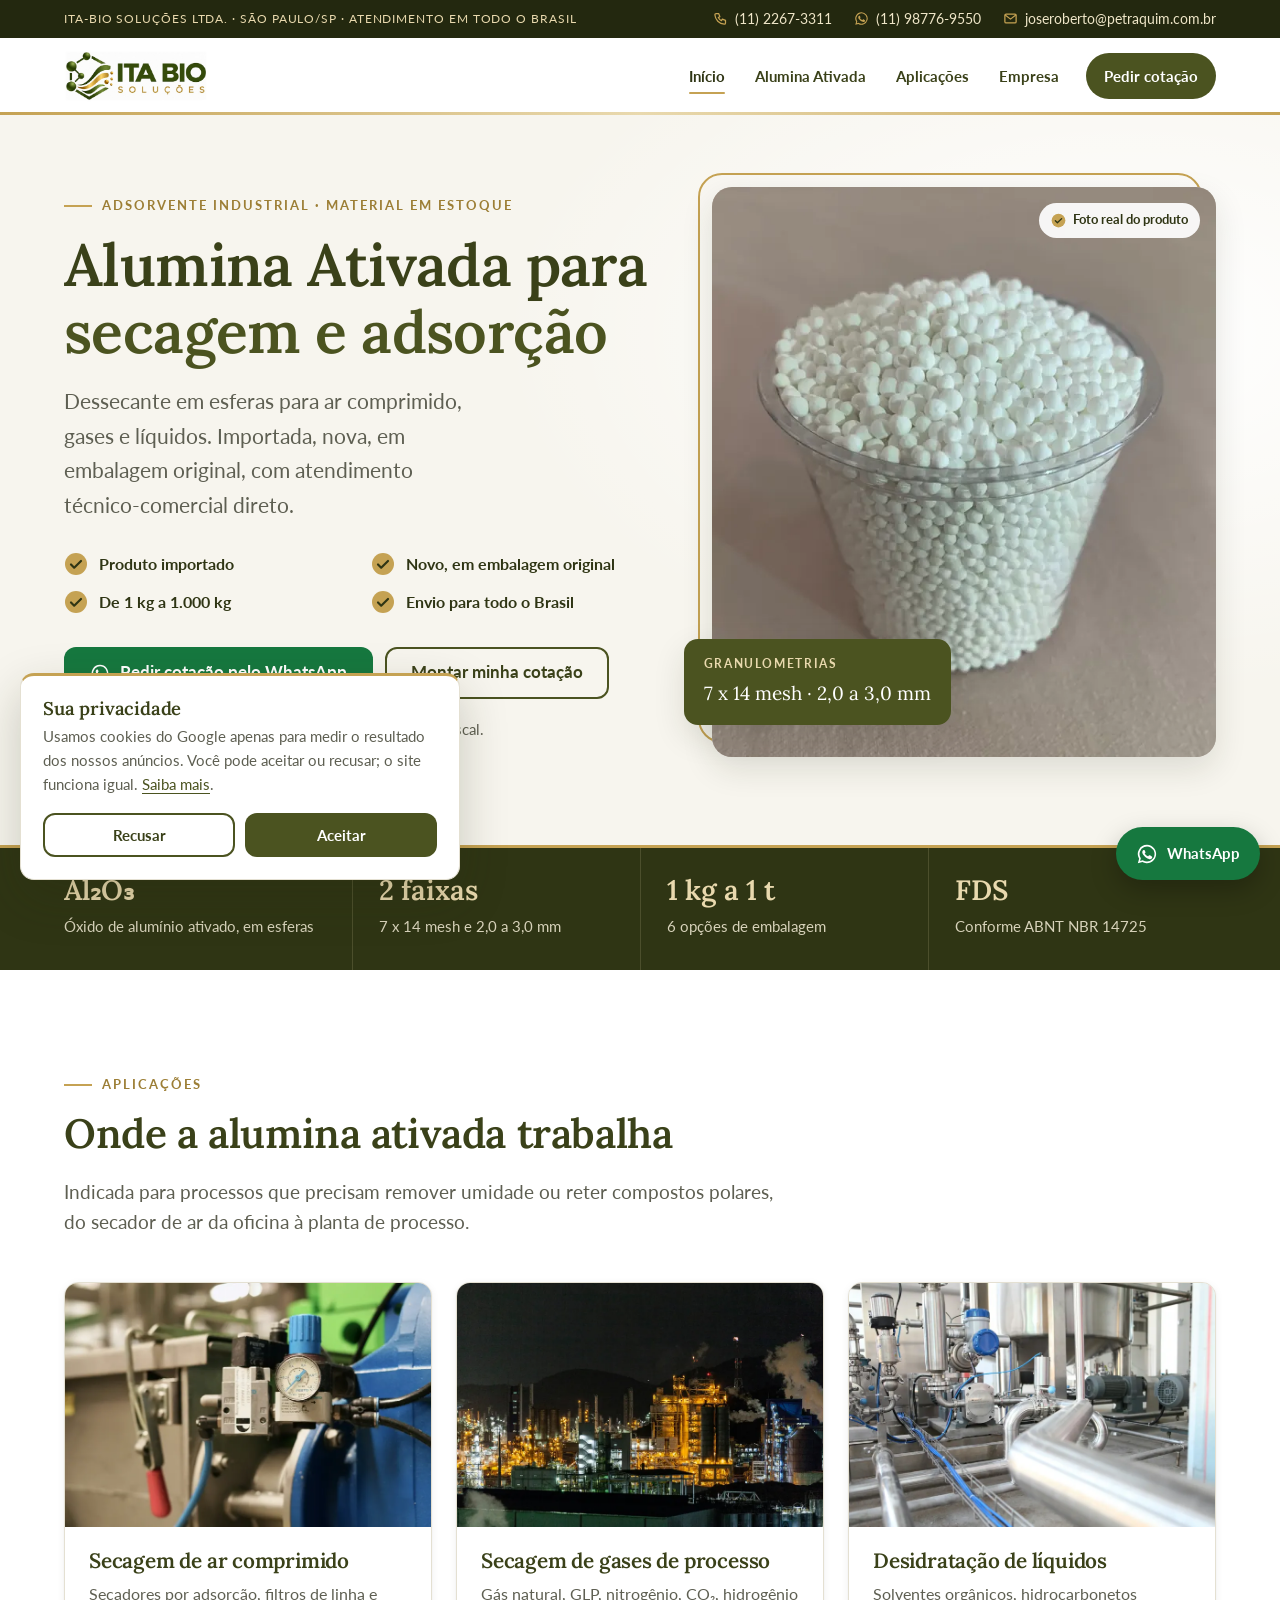
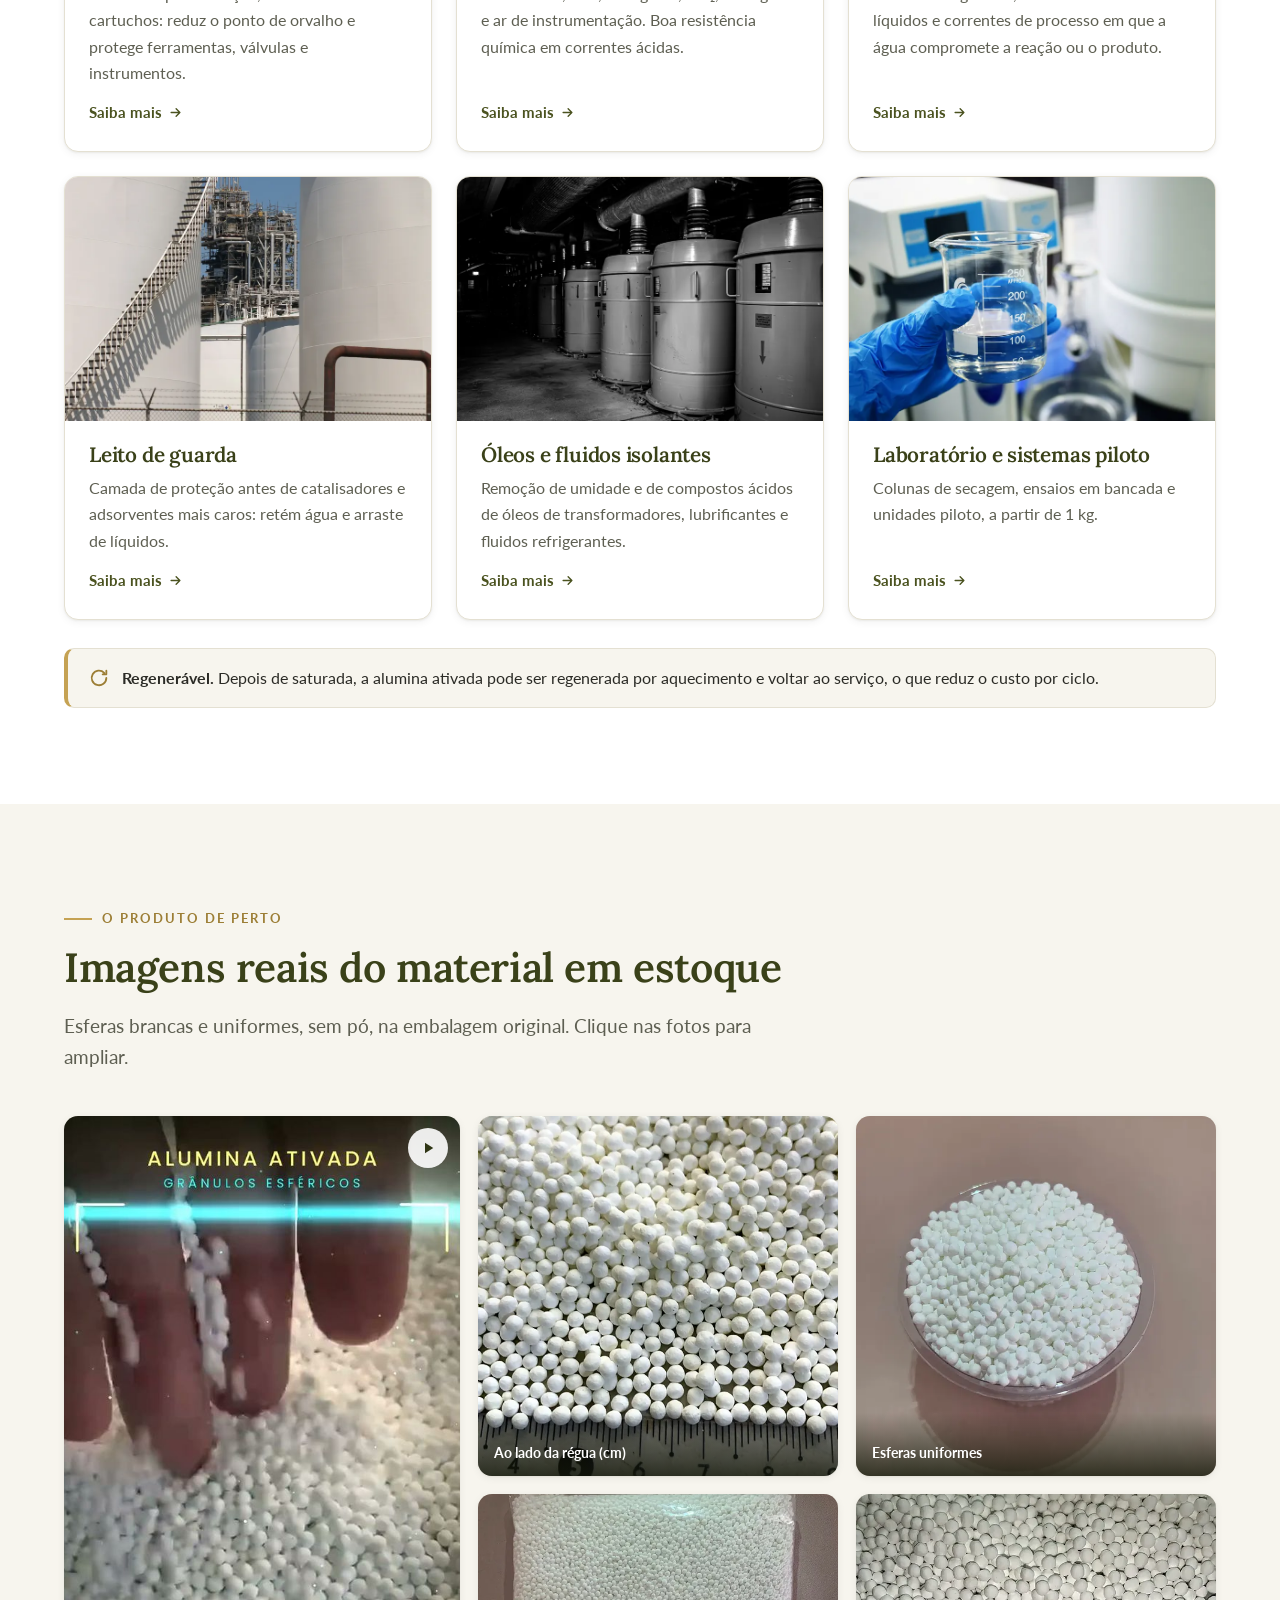
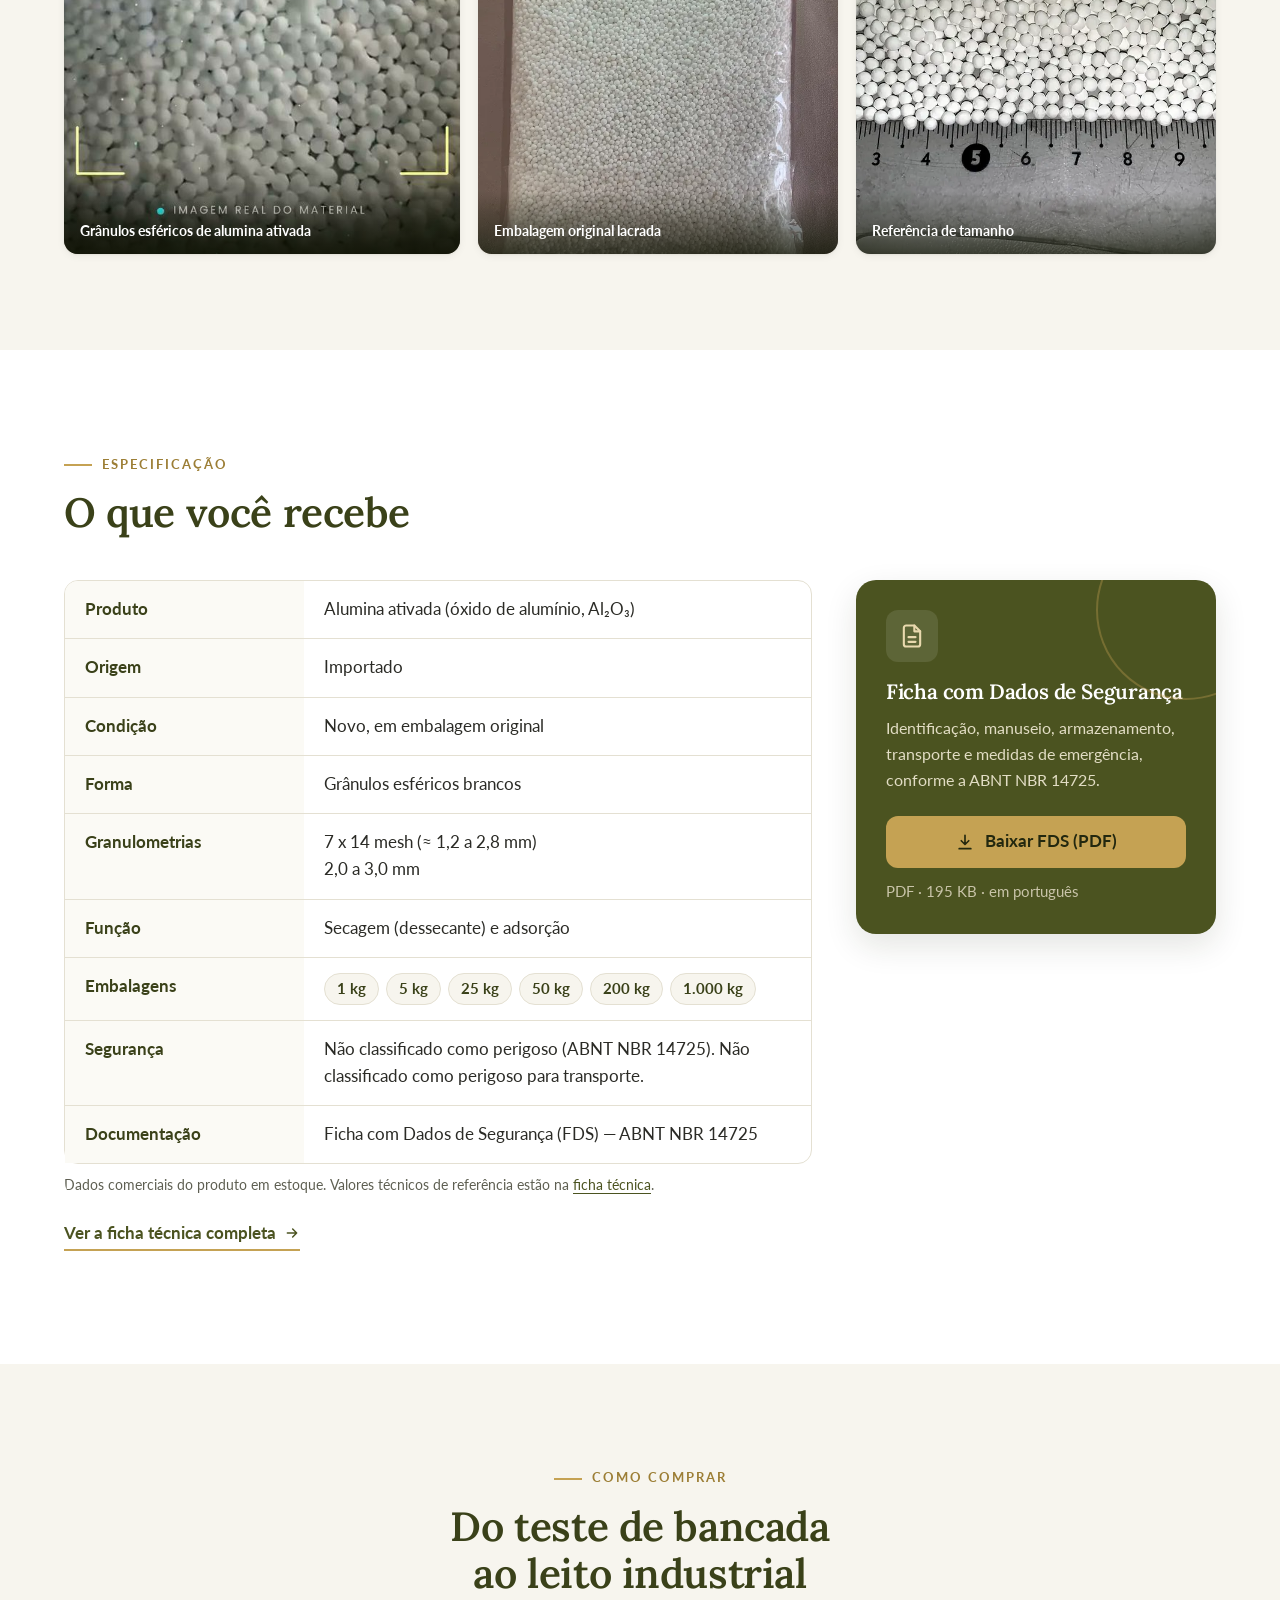
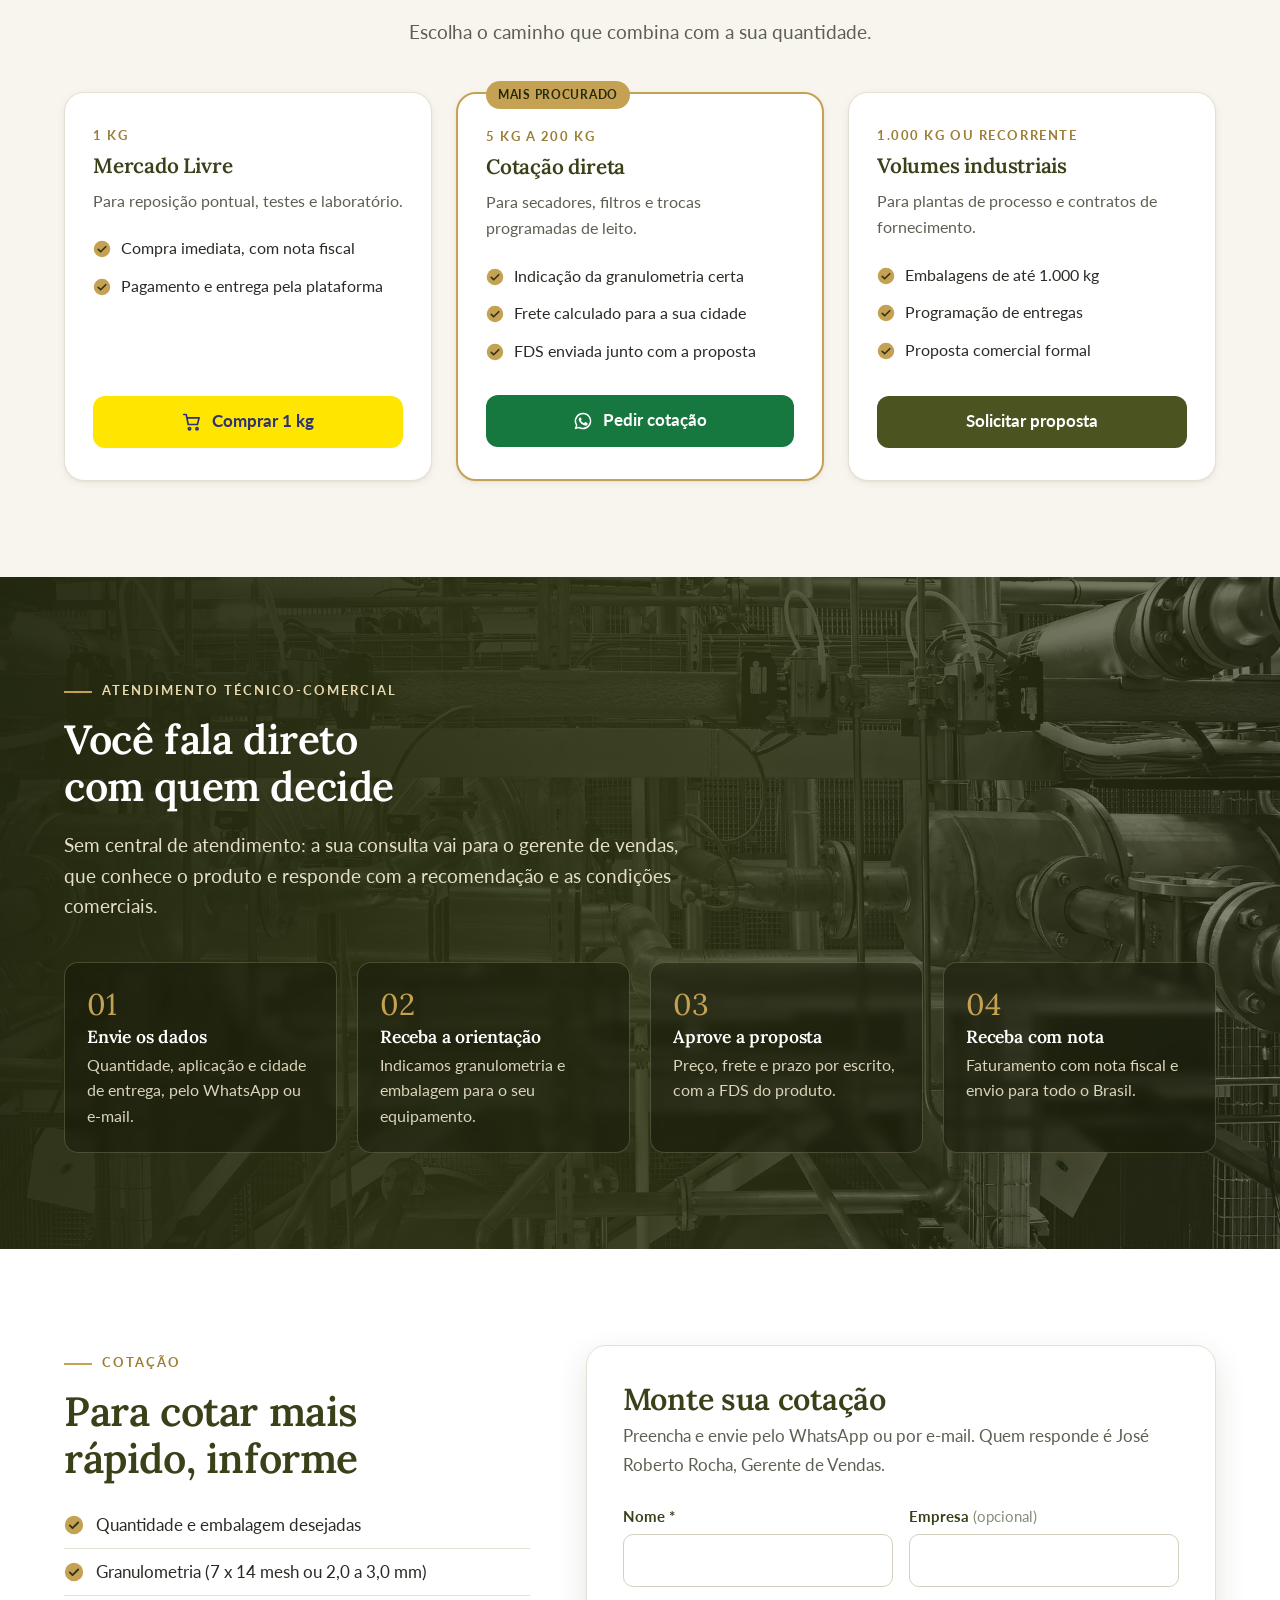
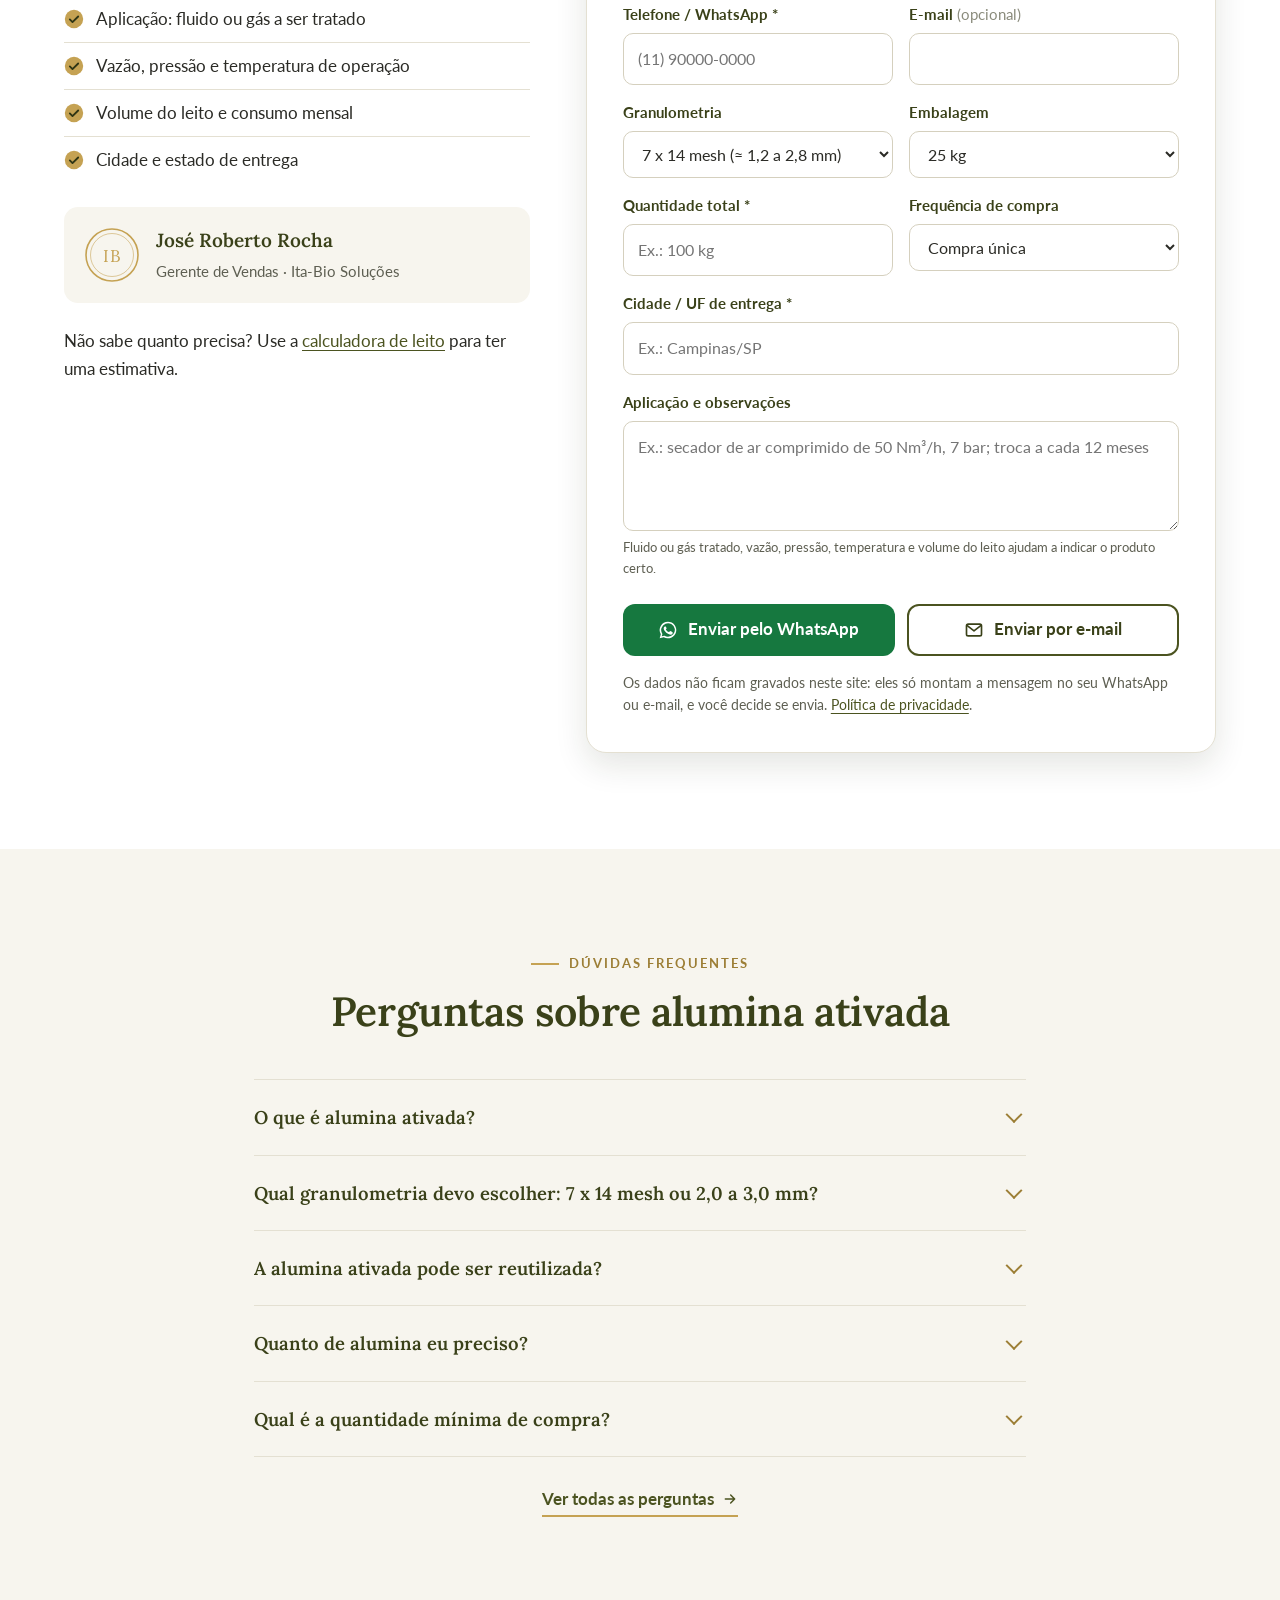
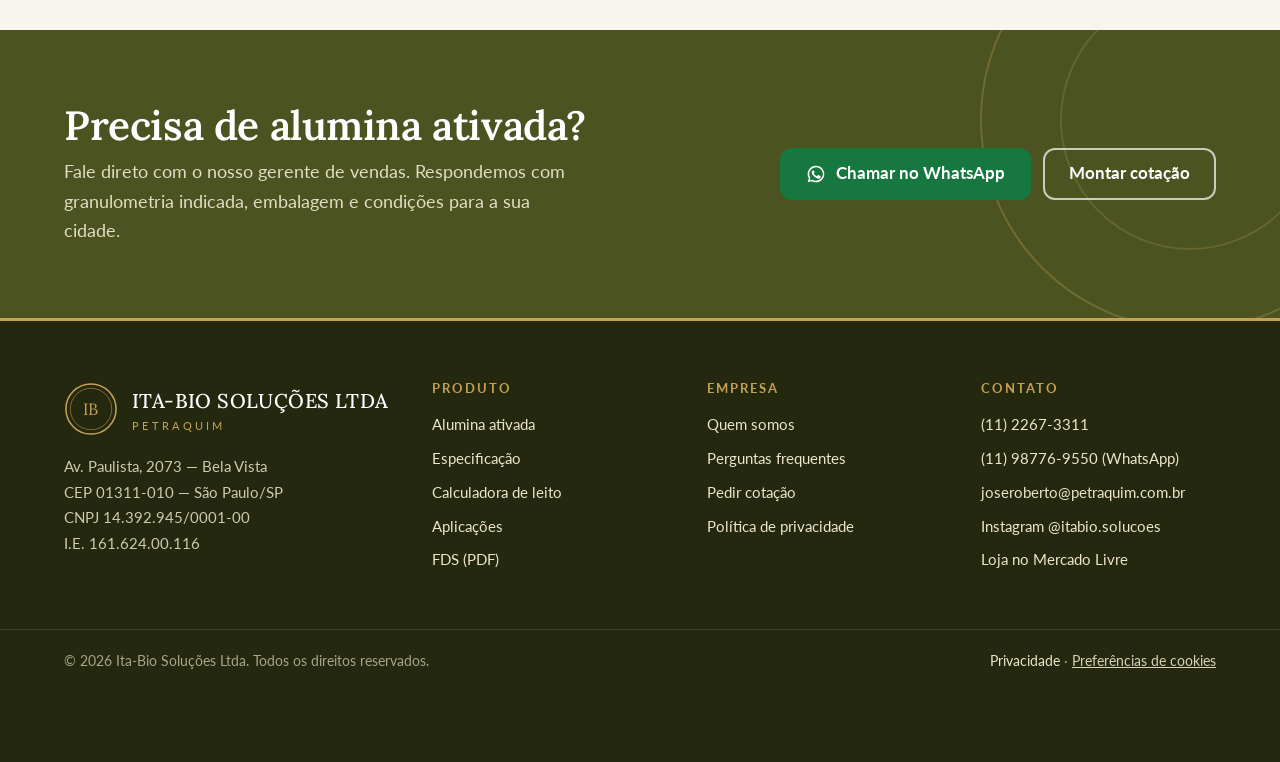
==== commit 96f3d294: "Revisão: contraste do botão WhatsApp, versão dos arquivos e imagem de compartilhamento Botão verde m" ====
--- a/index.html
+++ b/index.html
@@ -37,7 +37,7 @@
 <link rel="preconnect" href="https://fonts.gstatic.com" crossorigin>
 <link href="https://fonts.googleapis.com/css2?family=Lato:wght@400;700&family=Lora:wght@500;600&display=swap" rel="stylesheet">
 <link rel="preload" as="image" type="image/webp" imagesrcset="assets/img/alumina-copo-640.webp 640w, assets/img/alumina-copo-1000.webp 1000w, assets/img/alumina-copo-1400.webp 1400w" imagesizes="(max-width:980px) 92vw, 520px">
-<link rel="stylesheet" href="assets/css/site.css?v=1">
+<link rel="stylesheet" href="assets/css/site.css?v=2">
 <script type="application/ld+json">{"@context":"https://schema.org","@type":"Organization","@id":"https://www.petraquim.com.br/#organizacao","name":"Ita-Bio Soluções Ltda.","alternateName":["Petraquim","ITA-BIO"],"url":"https://www.petraquim.com.br/","logo":"https://www.petraquim.com.br/assets/img/logo-itabio.png","email":"joseroberto@petraquim.com.br","telephone":"+55-11-2267-3311","taxID":"14.392.945/0001-00","address":{"@type":"PostalAddress","streetAddress":"Av. Paulista, 2073 — Bela Vista","postalCode":"01311-010","addressLocality":"São Paulo","addressRegion":"SP","addressCountry":"BR"},"contactPoint":[{"@type":"ContactPoint","contactType":"sales","telephone":"+55-11-98776-9550","email":"joseroberto@petraquim.com.br","areaServed":"BR","availableLanguage":["pt-BR"]}],"sameAs":["https://www.instagram.com/itabio.solucoes/"]}</script>
 <script type="application/ld+json">{"@context":"https://schema.org","@type":"WebSite","name":"Petraquim · Ita-Bio Soluções","url":"https://www.petraquim.com.br/","inLanguage":"pt-BR","publisher":{"@id":"https://www.petraquim.com.br/#organizacao"}}</script>
 </head><body>
@@ -415,6 +415,6 @@
  <button class="prox" type="button" aria-label="Próxima foto"><svg viewBox="0 0 24 24"><path fill="none" stroke="currentColor" stroke-width="2.2" stroke-linecap="round" stroke-linejoin="round" d="M9 5l7 7-7 7"/></svg></button>
  <p></p>
 </div>
-<script src="assets/js/site.js?v=1" defer></script>
+<script src="assets/js/site.js?v=2" defer></script>
 </body>
 </html>
--- a/assets/css/site.css
+++ b/assets/css/site.css
@@ -19,8 +19,8 @@
   --cinza:#5E5F52;
   --cinza-claro:#8A8B7C;
   --borda:#E4E0D2;
-  --wa:#1C8A4A;
-  --wa-esc:#167140;
+  --wa:#16783F;
+  --wa-esc:#115F31;
   --ml:#FFE600;
   --erro:#A2361F;
   --sombra-1:0 1px 2px rgba(35,40,15,.06),0 2px 8px rgba(35,40,15,.06);
